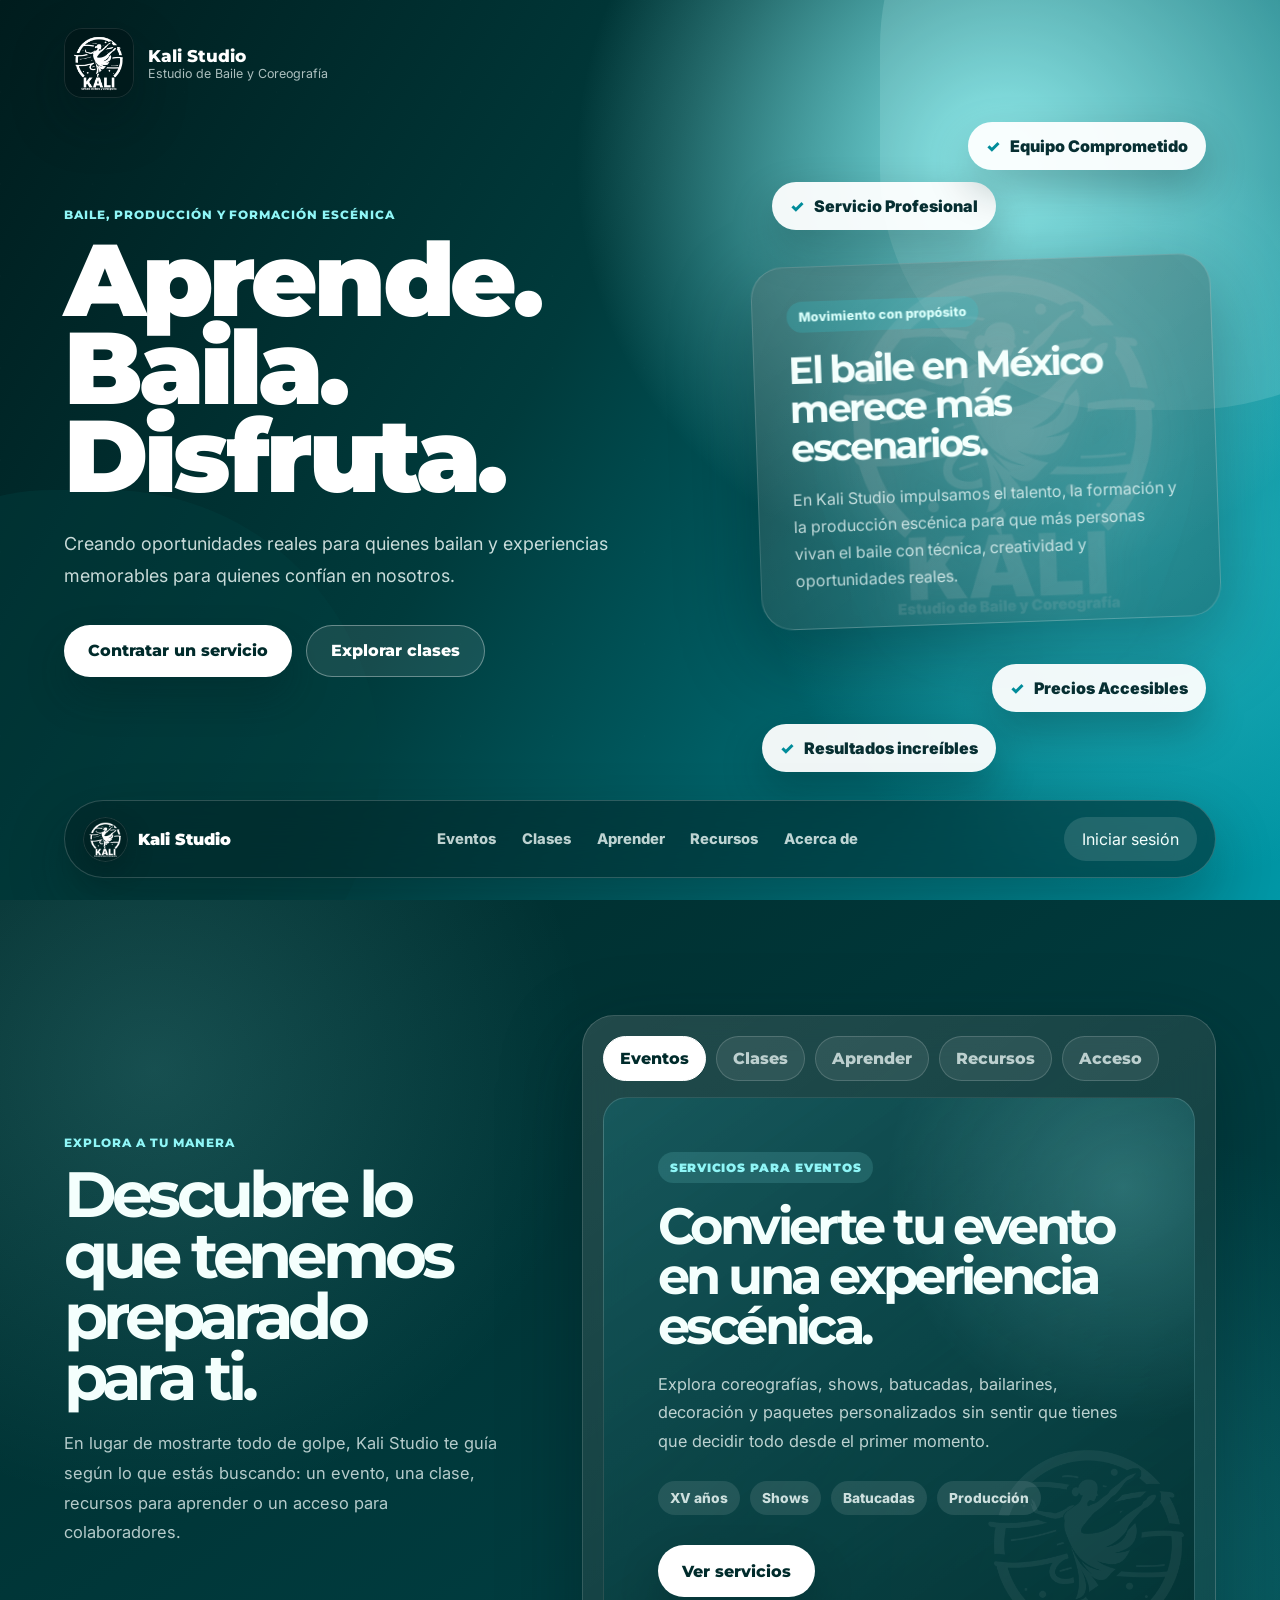
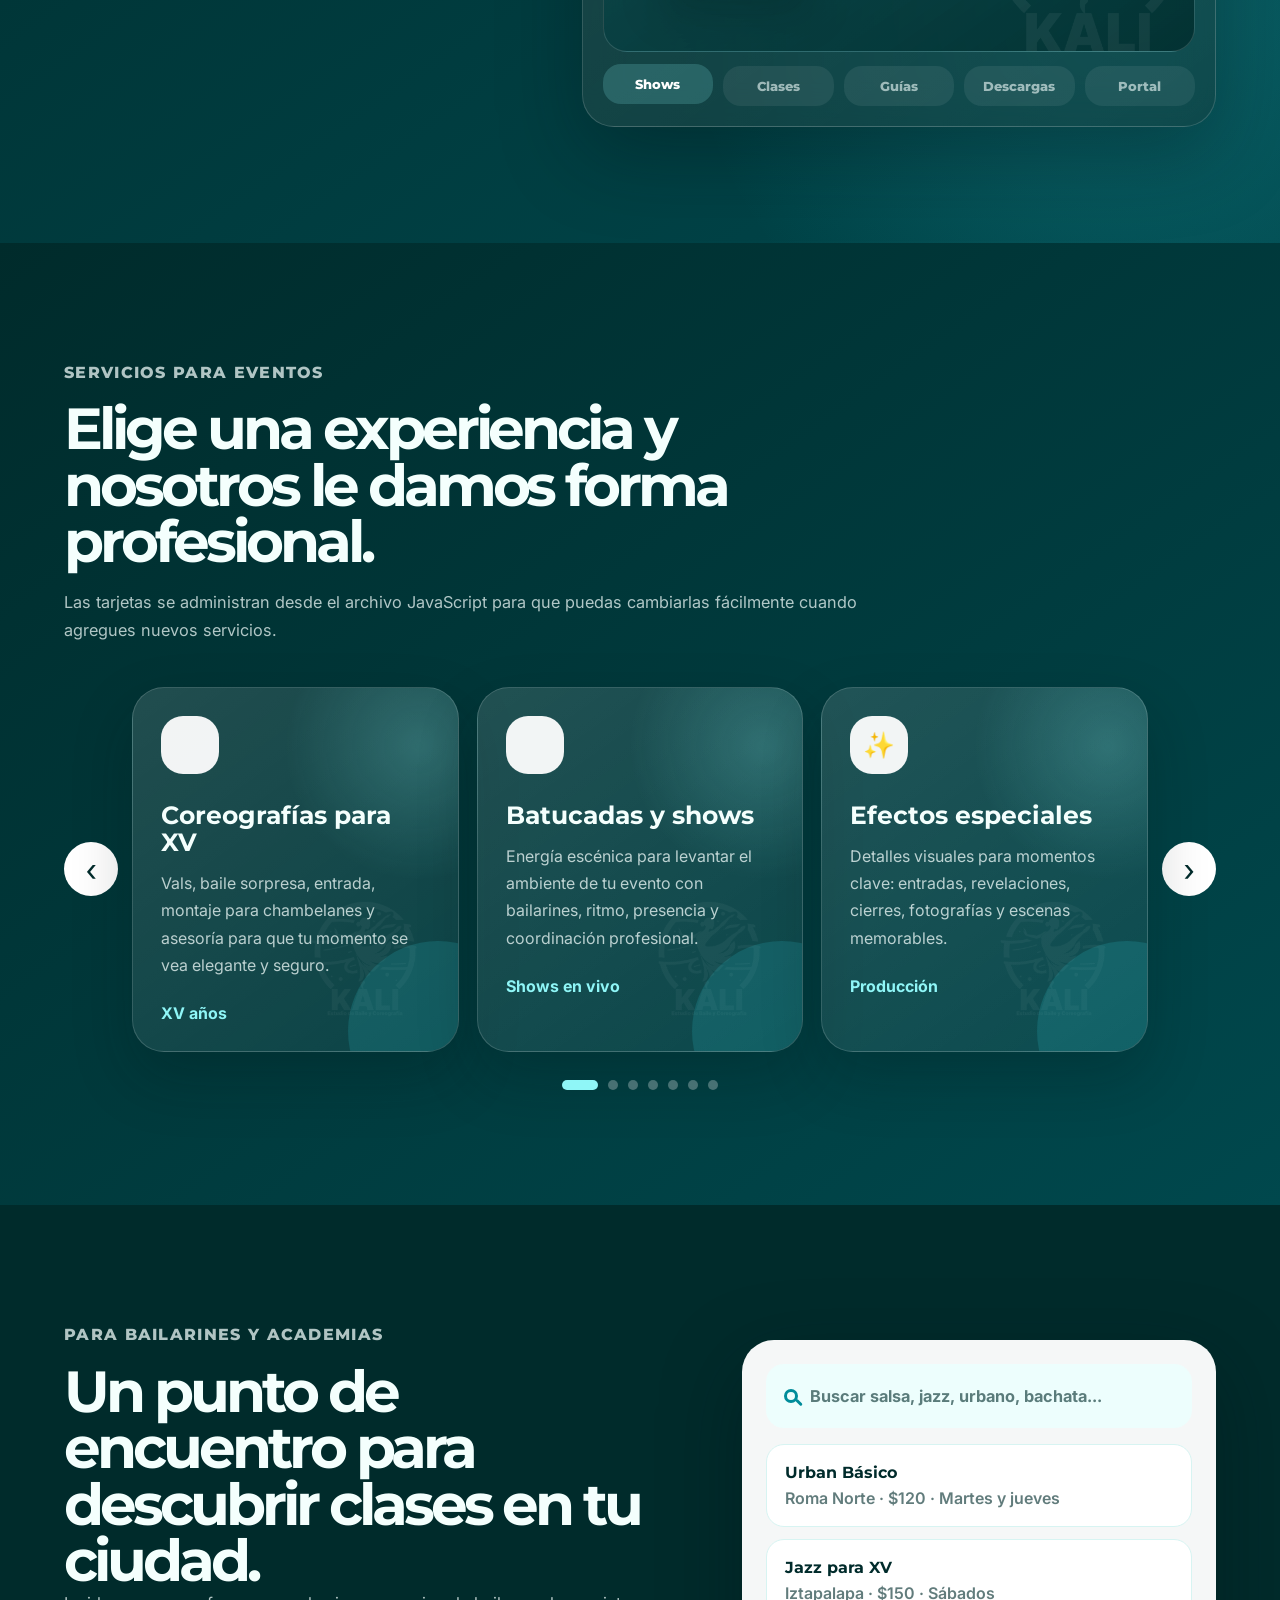
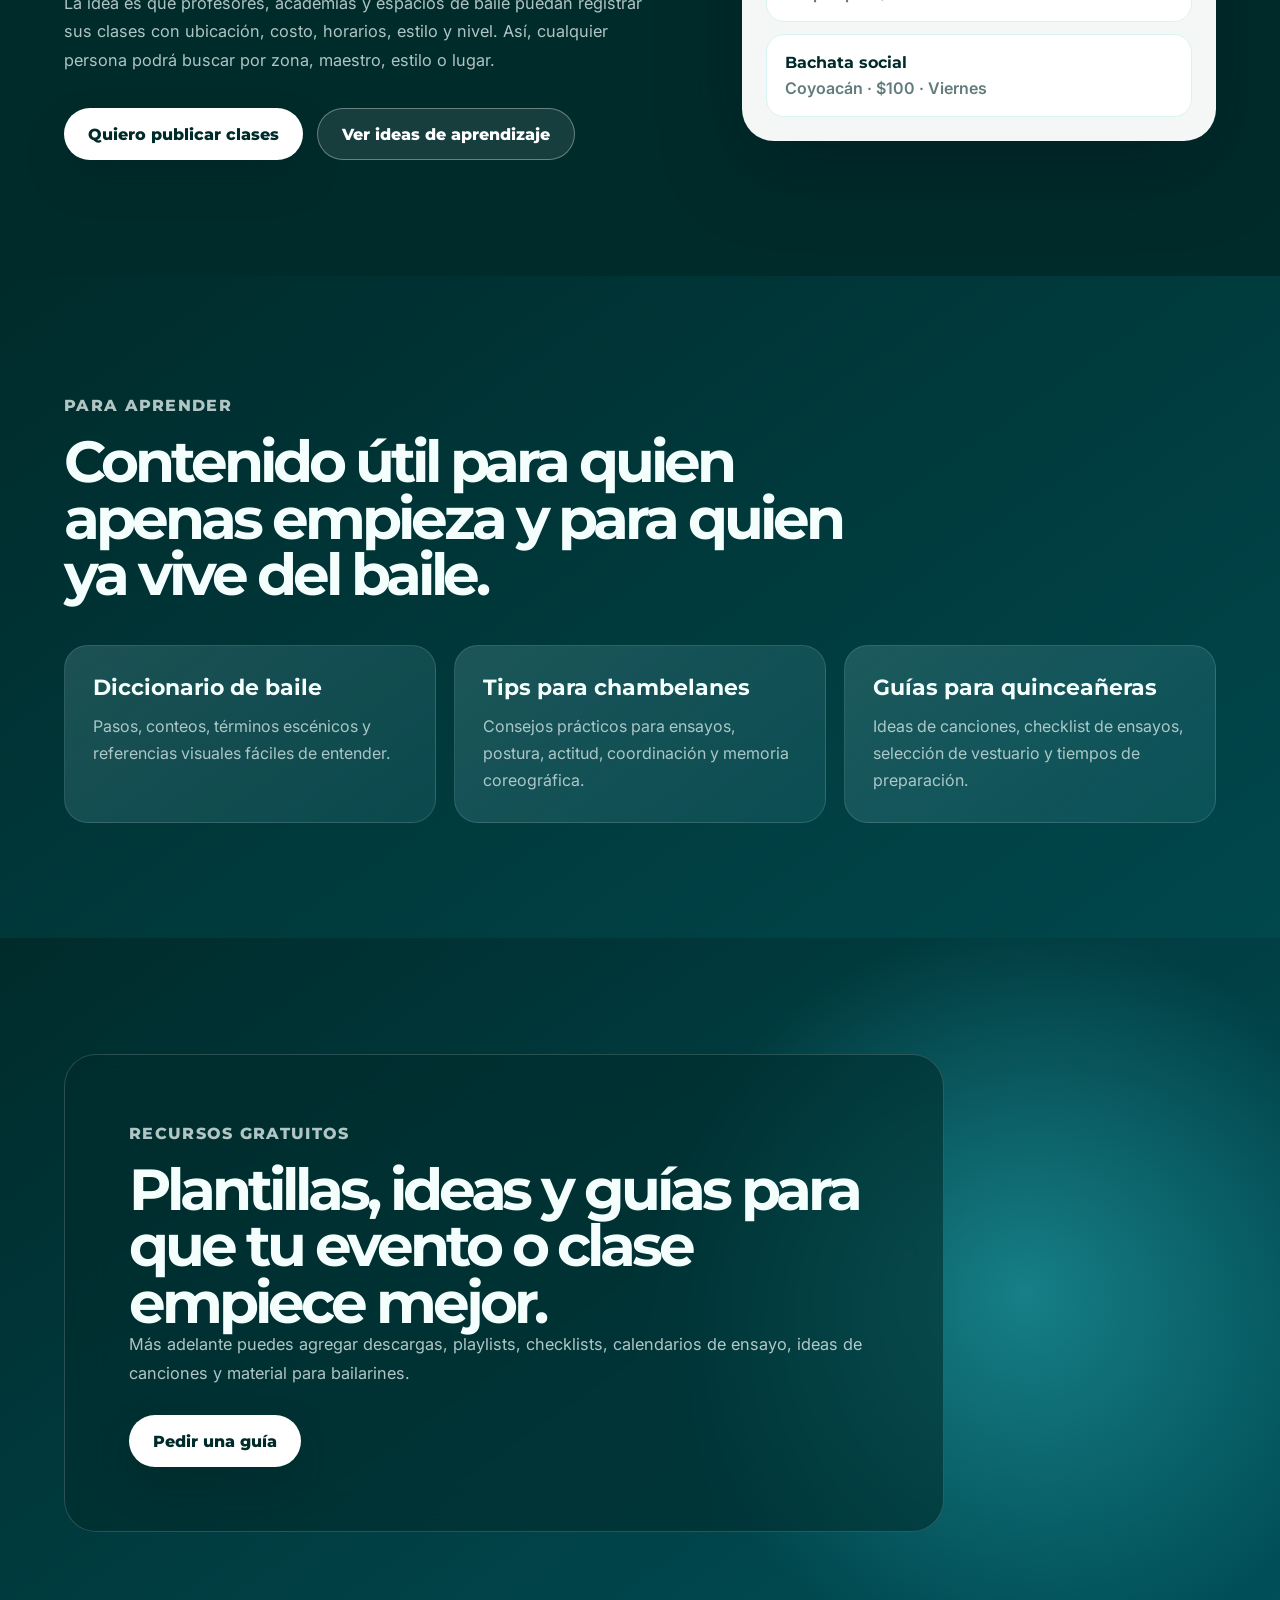
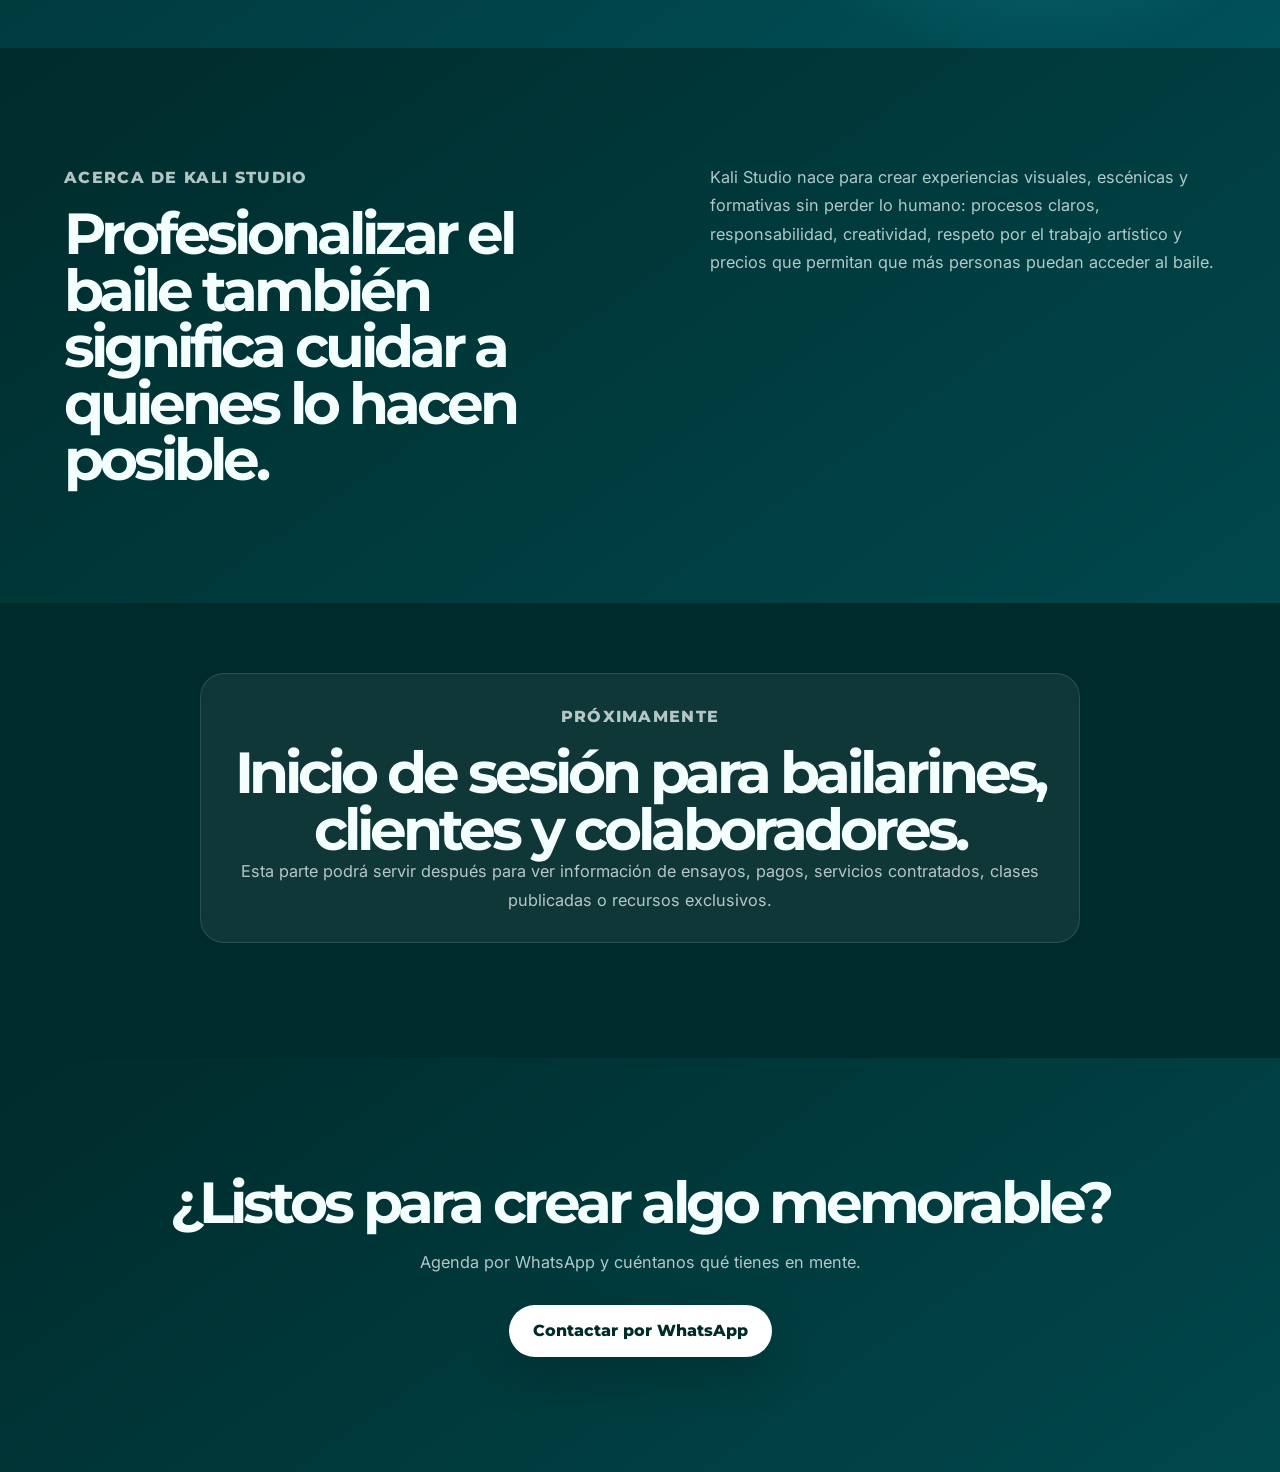
==== index.html @ c07f7a81 "intro-section update" ====
<!DOCTYPE html>
<html lang="es">

<head>
    <meta charset="UTF-8" />
    <meta name="viewport" content="width=device-width, initial-scale=1.0" />
    <title>Kali Studio</title>

    <link rel="preconnect" href="https://fonts.googleapis.com">
    <link rel="preconnect" href="https://fonts.gstatic.com" crossorigin>
    <link
        href="https://fonts.googleapis.com/css2?family=Montserrat:wght@500;600;700;800;900&family=Inter:wght@400;500;600;700&display=swap"
        rel="stylesheet">

    <link rel="stylesheet" href="styles.css" />
</head>

<body>
    <header class="hero" id="inicio">
        <div class="hero-noise"></div>
        <div class="hero-shape hero-shape-one"></div>
        <div class="hero-shape hero-shape-two"></div>

        <div class="hero-content">
            <div class="brand-mark">
                <img class="brand-logo-img" src="./assets/img/kali-ebc-logo.png"
                    alt="Kali Studio Estudio de Baile y Coreografía" />
                <div>
                    <strong>Kali Studio</strong>
                    <small>Estudio de Baile y Coreografía</small>
                </div>
            </div>

            <section class="hero-grid">
                <div class="hero-copy">
                    <p class="eyebrow">Baile, producción y formación escénica</p>
                    <h1>Aprende.<br />Baila.<br />Disfruta.</h1>
                    <p class="hero-description">
                        Creando
                        oportunidades reales para quienes bailan y experiencias memorables para quienes
                        confían en nosotros.
                    </p>

                    <div class="hero-actions">
                        <a href="#servicios" class="btn btn-primary">Contratar un servicio</a>
                        <a href="#clases" class="btn btn-secondary">Explorar clases</a>
                    </div>
                </div>

                <div class="hero-panel" aria-label="Resumen de Kali Studio">
                    <img class="hero-logo-watermark" src="./assets/img/kali-ebc-logo.png" alt="" aria-hidden="true" />
                    <div class="glass-card main-card">
                        <span class="card-label">Movimiento con propósito</span>
                        <h2>El baile en México merece más escenarios.</h2>
                        <p>
                            En Kali Studio impulsamos el talento, la formación y la producción escénica
                            para que más personas vivan el baile con técnica, creatividad y oportunidades
                            reales.
                        </p>
                    </div>

                    <div class="floating-card floating-card-one">
                        <span>✓</span>
                        Servicio Profesional
                    </div>

                    <div class="floating-card floating-card-two">
                        <span>✓</span>
                        Precios Accesibles
                    </div>
                    <div class="floating-card floating-card-three">
                        <span>✓</span>
                        Resultados increíbles
                    </div>
                    <div class="floating-card floating-card-four">
                        <span>✓</span>
                        Equipo Comprometido
                    </div>
                </div>
            </section>
        </div>

        <nav class="main-nav" id="mainNav">
            <a href="#inicio" class="nav-logo" aria-label="Kali Studio">
                <img class="nav-logo-img" src="./assets/img/kali-ebc-logo.png" alt="" aria-hidden="true" />
                <span>Kali Studio</span>
            </a>

            <div class="nav-links" id="navLinks">
                <a href="#inicio">Inicio</a>
                <a href="#eventos">Eventos</a>
                <a href="#clases">Clases</a>
                <a href="#aprender">Aprender</a>
                <a href="#recursos">Recursos</a>
                <a href="#acerca">Acerca de</a>
            </div>

            <div class="nav-actions">
                <a href="#login" class="login-link">Iniciar sesión</a>

                <button class="menu-toggle" id="menuToggle" type="button" aria-label="Abrir menú" aria-expanded="false">
                    <span></span>
                    <span></span>
                    <span></span>
                </button>
            </div>
        </nav>
    </header>

    <main>
        <section class="section intro-section">
  <div class="explore-shell">
    <div class="explore-copy">
      <p class="eyebrow">Explora a tu manera</p>
      <h2>Descubre lo que tenemos preparado para ti.</h2>
      <p>
        En lugar de mostrarte todo de golpe, Kali Studio te guía según lo que estás buscando:
        un evento, una clase, recursos para aprender o un acceso para colaboradores.
      </p>
    </div>

    <div class="explore-board" data-explore-board>
      <div class="explore-tabs" role="tablist" aria-label="Opciones para explorar Kali Studio">
        <button class="explore-tab is-active" type="button" data-explore-tab="eventos" aria-selected="true">
          Eventos
        </button>
        <button class="explore-tab" type="button" data-explore-tab="clases" aria-selected="false">
          Clases
        </button>
        <button class="explore-tab" type="button" data-explore-tab="aprender" aria-selected="false">
          Aprender
        </button>
        <button class="explore-tab" type="button" data-explore-tab="recursos" aria-selected="false">
          Recursos
        </button>
        <button class="explore-tab" type="button" data-explore-tab="acceso" aria-selected="false">
          Acceso
        </button>
      </div>

      <article class="explore-panel" data-explore-panel></article>

      <div class="explore-mini-map" aria-label="Resumen de secciones disponibles">
        <span class="explore-map-item is-active" data-explore-map="eventos">Shows</span>
        <span class="explore-map-item" data-explore-map="clases">Clases</span>
        <span class="explore-map-item" data-explore-map="aprender">Guías</span>
        <span class="explore-map-item" data-explore-map="recursos">Descargas</span>
        <span class="explore-map-item" data-explore-map="acceso">Portal</span>
      </div>
    </div>
  </div>
</section>

        <section class="section services-section" id="servicios">
            <div class="section-heading">
                <p class="eyebrow">Servicios para eventos</p>
                <h2>Elige una experiencia y nosotros le damos forma profesional.</h2>
                <p>
                    Las tarjetas se administran desde el archivo JavaScript para que puedas cambiarlas
                    fácilmente cuando agregues nuevos servicios.
                </p>
            </div>

            <div class="service-carousel" aria-label="Carrusel de servicios">
                <button class="carousel-btn" id="prevService" aria-label="Servicio anterior">‹</button>

                <div class="service-track" id="serviceTrack"></div>

                <button class="carousel-btn" id="nextService" aria-label="Servicio siguiente">›</button>
            </div>

            <div class="carousel-dots" id="carouselDots" aria-label="Indicadores de servicios"></div>
        </section>

        <section class="section classes-section" id="clases">
            <div class="classes-content">
                <div>
                    <p class="eyebrow">Para bailarines y academias</p>
                    <h2>Un punto de encuentro para descubrir clases en tu ciudad.</h2>
                    <p>
                        La idea es que profesores, academias y espacios de baile puedan registrar sus clases
                        con ubicación, costo, horarios, estilo y nivel. Así, cualquier persona podrá buscar
                        por zona, maestro, estilo o lugar.
                    </p>

                    <div class="mini-actions">
                        <a href="#contacto" class="btn btn-primary">Quiero publicar clases</a>
                        <a href="#aprender" class="btn btn-secondary">Ver ideas de aprendizaje</a>
                    </div>
                </div>

                <div class="search-preview">
                    <div class="search-bar">
                        <span></span>
                        <p>Buscar salsa, jazz, urbano, bachata...</p>
                    </div>

                    <div class="class-result">
                        <strong>Urban Básico</strong>
                        <span>Roma Norte · $120 · Martes y jueves</span>
                    </div>

                    <div class="class-result">
                        <strong>Jazz para XV</strong>
                        <span>Iztapalapa · $150 · Sábados</span>
                    </div>

                    <div class="class-result">
                        <strong>Bachata social</strong>
                        <span>Coyoacán · $100 · Viernes</span>
                    </div>
                </div>
            </div>
        </section>

        <section class="section learning-section" id="aprender">
            <div class="section-heading">
                <p class="eyebrow">Para aprender</p>
                <h2>Contenido útil para quien apenas empieza y para quien ya vive del baile.</h2>
            </div>

            <div class="learning-grid">
                <article>
                    <h3>Diccionario de baile</h3>
                    <p>Pasos, conteos, términos escénicos y referencias visuales fáciles de entender.</p>
                </article>

                <article>
                    <h3>Tips para chambelanes</h3>
                    <p>Consejos prácticos para ensayos, postura, actitud, coordinación y memoria coreográfica.</p>
                </article>

                <article>
                    <h3>Guías para quinceañeras</h3>
                    <p>Ideas de canciones, checklist de ensayos, selección de vestuario y tiempos de preparación.</p>
                </article>
            </div>
        </section>

        <section class="section resources-section" id="recursos">
            <div class="resource-card">
                <p class="eyebrow">Recursos gratuitos</p>
                <h2>Plantillas, ideas y guías para que tu evento o clase empiece mejor.</h2>
                <p>
                    Más adelante puedes agregar descargas, playlists, checklists, calendarios de ensayo,
                    ideas de canciones y material para bailarines.
                </p>
                <a href="#contacto" class="btn btn-primary">Pedir una guía</a>
            </div>
        </section>

        <section class="section about-section" id="acerca">
            <div class="about-grid">
                <div>
                    <p class="eyebrow">Acerca de Kali Studio</p>
                    <h2>Profesionalizar el baile también significa cuidar a quienes lo hacen posible.</h2>
                </div>

                <p>
                    Kali Studio nace para crear experiencias visuales, escénicas y formativas sin perder
                    lo humano: procesos claros, responsabilidad, creatividad, respeto por el trabajo
                    artístico y precios que permitan que más personas puedan acceder al baile.
                </p>
            </div>
        </section>

        <section class="section login-section" id="login">
            <div class="login-box">
                <p class="eyebrow">Próximamente</p>
                <h2>Inicio de sesión para bailarines, clientes y colaboradores.</h2>
                <p>
                    Esta parte podrá servir después para ver información de ensayos, pagos, servicios
                    contratados, clases publicadas o recursos exclusivos.
                </p>
            </div>
        </section>

        <section class="section contact-section" id="contacto">
            <h2>¿Listos para crear algo memorable?</h2>
            <p>Agenda por WhatsApp y cuéntanos qué tienes en mente.</p>
            <a class="btn btn-primary" id="contactWhatsapp" href="#" target="_blank" rel="noopener">
                Contactar por WhatsApp
            </a>
        </section>
    </main>

    <a class="whatsapp-float" id="whatsappFloat" href="#" target="_blank" rel="noopener"
        aria-label="Contactar por WhatsApp">
        <span>WhatsApp</span>
    </a>

    <script src="script.js"></script>
</body>

</html>
---- styles.css ----
:root {
  --deep: #002b2b;
  --deep-2: #003f3f;
  --deep-3: #00515a;
  --teal: #008c9a;
  --cyan: #35d0dc;
  --aqua: #8ff6f7;
  --mint: #d8fffb;
  --white: #ffffff;
  --soft-white: #f4fffd;
  --dark-glass: rgba(0, 43, 43, 0.7);
  --white-glass: rgba(255, 255, 255, 0.12);
  --border-light: rgba(255, 255, 255, 0.18);
  --shadow: 0 26px 80px rgba(0, 20, 22, 0.35);
  --radius-xl: 32px;
  --radius-lg: 24px;
  --radius-md: 18px;
  --nav-height: 78px;
  --logo-image: url("./assets/img/kali-ebc-logo.png");
}

* {
  box-sizing: border-box;
  margin: 0;
  padding: 0;
}

html {
  scroll-behavior: smooth;
  scroll-padding-top: 110px;
}

body {
  font-family: "Inter", system-ui, sans-serif;
  background: var(--deep);
  color: var(--soft-white);
  overflow-x: hidden;
}

a {
  color: inherit;
  text-decoration: none;
}

button {
  font: inherit;
}

img {
  max-width: 100%;
}

.hero {
  min-height: 100vh;
  position: relative;
  overflow: hidden;
  background:
    radial-gradient(circle at 78% 18%, rgba(143, 246, 247, 0.9), transparent 34%),
    radial-gradient(circle at 88% 58%, rgba(53, 208, 220, 0.74), transparent 30%),
    linear-gradient(120deg, #001c1d 0%, #003b3c 42%, #0097a6 100%);
  padding: 28px clamp(20px, 5vw, 72px) calc(var(--nav-height) + 36px);
}

.hero-noise {
  position: absolute;
  inset: 0;
  opacity: 0.28;
  background-image:
    linear-gradient(120deg, rgba(255, 255, 255, 0.045) 0 1px, transparent 1px),
    linear-gradient(60deg, rgba(255, 255, 255, 0.04) 0 1px, transparent 1px);
  background-size: 92px 92px;
  pointer-events: none;
}

.hero-shape {
  position: absolute;
  border-radius: 46% 54% 57% 43%;
  filter: blur(0.5px);
  opacity: 0.48;
  pointer-events: none;
}

.hero-shape-one {
  width: 560px;
  height: 560px;
  left: -180px;
  bottom: -150px;
  background: rgba(0, 65, 65, 0.8);
}

.hero-shape-two {
  width: 620px;
  height: 620px;
  right: -220px;
  top: -210px;
  background: rgba(216, 255, 251, 0.33);
}

.hero-content {
  position: relative;
  z-index: 2;
  min-height: calc(100vh - var(--nav-height) - 64px);
  display: flex;
  flex-direction: column;
}

.brand-mark {
  display: inline-flex;
  align-items: center;
  gap: 14px;
  width: fit-content;
  color: var(--white);
}

.brand-logo-img {
  width: clamp(70px, 11vw, 70px);
  aspect-ratio: 1;
  display: block;
  object-fit: contain;
  border-radius: 18px;
  background: rgba(0, 14, 15, 0.4);
  box-shadow:
    0 22px 54px rgba(0, 20, 22, 0.32),
    inset 0 0 0 1px rgba(255, 255, 255, 0.1);
}

.brand-icon {
  width: 54px;
  height: 54px;
  display: grid;
  place-items: center;
  border: 1px solid var(--border-light);
  border-radius: 18px;
  background: rgba(0, 43, 43, 0.52);
  box-shadow: inset 0 0 18px rgba(255, 255, 255, 0.08);
}

.brand-icon span {
  width: 34px;
  height: 34px;
  display: grid;
  place-items: center;
  border-radius: 50%;
  background: var(--white);
  color: var(--deep);
  font-family: "Montserrat", sans-serif;
  font-weight: 900;
}

.brand-mark strong {
  display: block;
  font-family: "Montserrat", sans-serif;
  font-size: 1.08rem;
  font-weight: 800;
}

.brand-mark small {
  display: block;
  color: rgba(244, 255, 253, 0.7);
  font-size: 0.78rem;
}

.hero-grid {
  flex: 1;
  display: grid;
  grid-template-columns: minmax(0, 1fr) minmax(340px, 0.8fr);
  gap: clamp(32px, 5vw, 88px);
  align-items: center;
}

.eyebrow {
  color: var(--aqua);
  font-family: "Montserrat", sans-serif;
  font-weight: 800;
  letter-spacing: 0.08em;
  text-transform: uppercase;
  font-size: 0.76rem;
  margin-bottom: 14px;
}

.hero h1 {
  max-width: 760px;
  font-family: "Montserrat", sans-serif;
  font-size: clamp(3.8rem, 8vw, 8.8rem);
  line-height: 0.86;
  letter-spacing: -0.04em;
  font-weight: 900;
  color: var(--white);
}

.hero-description {
  max-width: 630px;
  margin-top: 28px;
  color: rgba(244, 255, 253, 0.82);
  font-size: clamp(1rem, 1.4vw, 1.22rem);
  line-height: 1.75;
}

.hero-actions,
.mini-actions {
  display: flex;
  flex-wrap: wrap;
  gap: 14px;
  margin-top: 34px;
}

.btn {
  display: inline-flex;
  align-items: center;
  justify-content: center;
  min-height: 52px;
  padding: 0 24px;
  border-radius: 999px;
  font-family: "Montserrat", sans-serif;
  font-weight: 800;
  transition:
    transform 0.25s ease,
    box-shadow 0.25s ease,
    background 0.25s ease;
}

.btn:hover {
  transform: translateY(-3px);
}

.btn-primary {
  background: var(--white);
  color: var(--deep);
  box-shadow: 0 20px 38px rgba(0, 33, 34, 0.28);
}

.btn-primary:hover {
  box-shadow: 0 24px 46px rgba(0, 33, 34, 0.42);
}

.btn-secondary {
  border: 1px solid rgba(255, 255, 255, 0.35);
  background: rgba(255, 255, 255, 0.09);
  color: var(--white);
  backdrop-filter: blur(16px);
}

.hero-panel {
  position: relative;
  min-height: 500px;
}

.hero-logo-watermark {
  position: absolute;
  right: -2%;
  top: 50%;
  z-index: 0;
  width: min(92%, 480px);
  aspect-ratio: 1;
  object-fit: contain;
  opacity: 0.18;
  transform: translateY(-50%) rotate(-2deg);
  mix-blend-mode: screen;
  filter: drop-shadow(0 30px 55px rgba(0, 20, 22, 0.28));
  pointer-events: none;
}

.glass-card {
  border: 1px solid var(--border-light);
  background:
    linear-gradient(145deg, rgba(255, 255, 255, 0.15), rgba(255, 255, 255, 0.05)),
    rgba(0, 43, 43, 0.34);
  border-radius: var(--radius-xl);
  box-shadow: var(--shadow);
  backdrop-filter: blur(20px);
}

.main-card {
  position: absolute;
  right: 0;
  top: 50%;
  z-index: 2;
  width: min(100%, 460px);
  padding: 34px;
  transform: translateY(-50%) rotate(-2deg);
}

.card-label {
  display: inline-flex;
  margin-bottom: 18px;
  padding: 8px 12px;
  border-radius: 999px;
  background: rgba(53, 208, 220, 0.2);
  color: var(--mint);
  font-size: 0.8rem;
  font-weight: 800;
}

.main-card h2 {
  font-family: "Montserrat", sans-serif;
  font-size: clamp(1.8rem, 3vw, 2.8rem);
  line-height: 1.02;
  letter-spacing: -0.06em;
}

.main-card p {
  margin-top: 18px;
  color: rgba(244, 255, 253, 0.75);
  line-height: 1.7;
}

.floating-card {
  position: absolute;
  z-index: 3;
  display: inline-flex;
  align-items: center;
  gap: 10px;
  padding: 14px 18px;
  border-radius: 999px;
  background: rgba(255, 255, 255, 0.94);
  color: #072f32;
  font-weight: 900;
  box-shadow: 0 18px 42px rgba(0, 24, 26, 0.28);
  animation: floaty 5s ease-in-out infinite;
}

.floating-card span {
  color: var(--teal);
}

.floating-card-one {
  top: -10px;
  right: 220px;
}

.floating-card-two {
  right: 10px;
  bottom: -20px;
  animation-delay: 0.8s;
}

.floating-card-three {
  right: 220px;
  bottom: -80px;
  animation-delay: 0.3s;
}

.floating-card-four {
  top: -70px;
  right: 10px;
  animation-delay: 0.5s;
}

@keyframes floaty {
  0%,
  100% {
    transform: translateY(0);
  }

  50% {
    transform: translateY(-14px);
  }
}

.main-nav {
  position: absolute;
  left: clamp(20px, 5vw, 72px);
  right: clamp(20px, 5vw, 72px);
  bottom: 22px;
  z-index: 20;
  min-height: var(--nav-height);
  display: flex;
  align-items: center;
  justify-content: space-between;
  gap: 22px;
  padding: 14px 18px;
  border: 1px solid rgba(255, 255, 255, 0.18);
  border-radius: 999px;
  background: rgba(0, 37, 38, 0.56);
  backdrop-filter: blur(22px);
  box-shadow: 0 24px 58px rgba(0, 20, 22, 0.28);
  transition:
    top 0.35s ease,
    bottom 0.35s ease,
    left 0.35s ease,
    right 0.35s ease,
    border-radius 0.35s ease,
    background 0.35s ease,
    transform 0.35s ease;
}

.main-nav.is-sticky {
  position: fixed;
  top: 14px;
  bottom: auto;
  left: clamp(14px, 3vw, 44px);
  right: clamp(14px, 3vw, 44px);
  background: rgba(0, 43, 43, 0.88);
  border-radius: 28px;
  animation: navDrop 0.42s ease both;
}

@keyframes navDrop {
  from {
    transform: translateY(-18px);
    opacity: 0;
  }

  to {
    transform: translateY(0);
    opacity: 1;
  }
}

.nav-logo {
  display: inline-flex;
  align-items: center;
  gap: 10px;
  font-family: "Montserrat", sans-serif;
  font-weight: 900;
  white-space: nowrap;
}

.nav-logo-img {
  width: 45px;
  height: 45px;
  display: block;
  object-fit: contain;
  border-radius: 50%;
  background: rgba(0, 14, 15, 0.3);
  box-shadow:
    0 10px 26px rgba(0, 20, 22, 0.28),
    inset 0 0 0 1px rgba(255, 255, 255, 0.12);
}

.nav-logo span {
  color: var(--white);
}

.nav-links {
  flex: 1;
  display: flex;
  align-items: center;
  justify-content: center;
  gap: clamp(12px, 2vw, 28px);
}

.nav-links a {
  color: rgba(244, 255, 253, 0.78);
  font-size: 0.92rem;
  font-weight: 800;
  transition: color 0.2s ease;
}

.nav-links a:hover,
.nav-links a.active {
  color: var(--white);
}

.login-link {
  margin-left: auto;
  padding: 12px 18px;
  border-radius: 999px;
  background: rgba(255, 255, 255, 0.12);
}

.menu-toggle {
  display: none;
  width: 46px;
  height: 46px;
  border: 0;
  border-radius: 50%;
  background: var(--white);
  cursor: pointer;
}

.menu-toggle span {
  display: block;
  width: 20px;
  height: 2px;
  margin: 4px auto;
  background: var(--deep);
  border-radius: 999px;
}

.section {
  position: relative;
  overflow: hidden;
  padding: clamp(76px, 9vw, 132px) clamp(20px, 5vw, 72px);
  background: var(--deep);
}

.section > * {
  position: relative;
  z-index: 1;
}

.section::after {
  content: "";
  position: absolute;
  top: clamp(24px, 4vw, 58px);
  right: clamp(20px, 6vw, 90px);
  z-index: 0;
  width: clamp(96px, 13vw, 190px);
  aspect-ratio: 1;
  opacity: 0.055;
  mix-blend-mode: screen;
  pointer-events: none;
}

.section:nth-of-type(even) {
  background: linear-gradient(145deg, #002b2b, #00484d);
}

.section:nth-of-type(even)::after {
  right: auto;
  left: clamp(20px, 6vw, 90px);
  opacity: 0.07;
}

.section-heading {
  max-width: 820px;
  margin-bottom: 42px;
}

.section-heading h2,
.classes-content h2,
.resource-card h2,
.about-grid h2,
.login-box h2,
.contact-section h2 {
  font-family: "Montserrat", sans-serif;
  font-size: clamp(2.1rem, 4.5vw, 4.3rem);
  line-height: 0.98;
  letter-spacing: -0.07em;
}

.section-heading p,
.classes-content p,
.resource-card p,
.about-grid p,
.login-box p,
.contact-section p {
  color: rgba(244, 255, 253, 0.72);
  line-height: 1.75;
  font-size: 1.02rem;
}

.section-heading h2 + p {
  margin-top: 18px;
}

/* Segunda sección interactiva */

.intro-section {
  background:
    radial-gradient(circle at 12% 18%, rgba(143, 246, 247, 0.16), transparent 32%),
    radial-gradient(circle at 88% 72%, rgba(53, 208, 220, 0.22), transparent 34%),
    linear-gradient(145deg, #002b2b, #00484d);
}

.explore-shell {
  display: grid;
  grid-template-columns: minmax(0, 0.82fr) minmax(360px, 1.18fr);
  gap: clamp(30px, 6vw, 84px);
  align-items: start;
}

.explore-copy {
  position: sticky;
  top: 120px;
  max-width: 620px;
}

.explore-copy h2 {
  font-family: "Montserrat", sans-serif;
  font-size: clamp(2.35rem, 5vw, 5rem);
  line-height: 0.95;
  letter-spacing: -0.075em;
}

.explore-copy p:not(.eyebrow) {
  margin-top: 22px;
  color: rgba(244, 255, 253, 0.74);
  line-height: 1.8;
  font-size: 1.03rem;
}

.explore-board {
  position: relative;
  padding: clamp(14px, 2vw, 20px);
  border: 1px solid rgba(255, 255, 255, 0.16);
  border-radius: var(--radius-xl);
  background:
    linear-gradient(145deg, rgba(255, 255, 255, 0.13), rgba(255, 255, 255, 0.04)),
    rgba(0, 43, 43, 0.48);
  box-shadow: var(--shadow);
  backdrop-filter: blur(20px);
}

.explore-tabs {
  display: flex;
  flex-wrap: wrap;
  gap: 10px;
  margin-bottom: 16px;
}

.explore-tab {
  border: 1px solid rgba(255, 255, 255, 0.16);
  border-radius: 999px;
  padding: 12px 16px;
  background: rgba(255, 255, 255, 0.08);
  color: rgba(244, 255, 253, 0.72);
  font-family: "Montserrat", sans-serif;
  font-weight: 800;
  cursor: pointer;
  transition:
    transform 0.22s ease,
    background 0.22s ease,
    color 0.22s ease,
    border-color 0.22s ease;
}

.explore-tab:hover {
  transform: translateY(-2px);
  color: var(--white);
  border-color: rgba(143, 246, 247, 0.45);
}

.explore-tab.is-active {
  background: var(--white);
  color: var(--deep);
  border-color: var(--white);
}

.explore-panel {
  position: relative;
  overflow: hidden;
  min-height: 410px;
  padding: clamp(28px, 5vw, 54px);
  border-radius: calc(var(--radius-xl) - 8px);
  background:
    radial-gradient(circle at 88% 16%, rgba(143, 246, 247, 0.24), transparent 34%),
    linear-gradient(145deg, rgba(0, 140, 154, 0.24), rgba(0, 43, 43, 0.78));
  border: 1px solid rgba(255, 255, 255, 0.15);
  animation: exploreFade 0.42s ease both;
}

.explore-panel::before {
  content: "";
  position: absolute;
  right: -34px;
  bottom: -44px;
  width: clamp(170px, 24vw, 280px);
  aspect-ratio: 1;
  background: var(--logo-image) center / contain no-repeat;
  opacity: 0.06;
  mix-blend-mode: screen;
  pointer-events: none;
}

.explore-panel > * {
  position: relative;
  z-index: 1;
}

.explore-kicker {
  display: inline-flex;
  margin-bottom: 18px;
  padding: 8px 12px;
  border-radius: 999px;
  background: rgba(143, 246, 247, 0.14);
  color: var(--aqua);
  font-family: "Montserrat", sans-serif;
  font-size: 0.78rem;
  font-weight: 900;
  letter-spacing: 0.06em;
  text-transform: uppercase;
}

.explore-panel h3 {
  max-width: 660px;
  font-family: "Montserrat", sans-serif;
  font-size: clamp(2rem, 4vw, 3.7rem);
  line-height: 0.98;
  letter-spacing: -0.07em;
}

.explore-panel p {
  max-width: 620px;
  margin-top: 18px;
  color: rgba(244, 255, 253, 0.76);
  line-height: 1.75;
  font-size: 1.02rem;
}

.explore-tags {
  display: flex;
  flex-wrap: wrap;
  gap: 10px;
  margin-top: 26px;
  margin-bottom: 30px;
}

.explore-tags span {
  display: inline-flex;
  padding: 9px 12px;
  border-radius: 999px;
  background: rgba(255, 255, 255, 0.1);
  color: rgba(244, 255, 253, 0.82);
  font-weight: 800;
  font-size: 0.86rem;
}

.explore-mini-map {
  display: grid;
  grid-template-columns: repeat(5, 1fr);
  gap: 10px;
  margin-top: 14px;
}

.explore-map-item {
  padding: 12px 10px;
  border-radius: 18px;
  background: rgba(255, 255, 255, 0.07);
  color: rgba(244, 255, 253, 0.6);
  text-align: center;
  font-family: "Montserrat", sans-serif;
  font-size: 0.82rem;
  font-weight: 800;
  transition:
    background 0.22s ease,
    color 0.22s ease,
    transform 0.22s ease;
}

.explore-map-item.is-active {
  background: rgba(143, 246, 247, 0.18);
  color: var(--white);
  transform: translateY(-2px);
}

@keyframes exploreFade {
  from {
    opacity: 0;
    transform: translateY(16px) scale(0.98);
  }

  to {
    opacity: 1;
    transform: translateY(0) scale(1);
  }
}

/* Servicios */

.learning-grid {
  display: grid;
  grid-template-columns: repeat(3, 1fr);
  gap: 18px;
}

.learning-grid article,
.login-box {
  padding: 28px;
  border: 1px solid rgba(255, 255, 255, 0.12);
  border-radius: var(--radius-lg);
  background: rgba(255, 255, 255, 0.06);
}

.learning-grid h3 {
  font-family: "Montserrat", sans-serif;
  font-size: 1.38rem;
  margin-bottom: 12px;
}

.learning-grid p {
  color: rgba(244, 255, 253, 0.68);
  line-height: 1.7;
}

.service-carousel {
  display: grid;
  grid-template-columns: 54px 1fr 54px;
  align-items: center;
  gap: 14px;
}

.service-track {
  display: grid;
  grid-template-columns: repeat(3, 1fr);
  gap: 18px;
  min-height: 340px;
}

.service-card {
  position: relative;
  overflow: hidden;
  padding: 28px;
  min-height: 340px;
  border-radius: var(--radius-xl);
  background:
    radial-gradient(circle at 88% 16%, rgba(143, 246, 247, 0.2), transparent 32%),
    linear-gradient(145deg, rgba(255, 255, 255, 0.13), rgba(255, 255, 255, 0.045));
  border: 1px solid rgba(255, 255, 255, 0.16);
  box-shadow: 0 26px 60px rgba(0, 20, 22, 0.24);
  animation: cardSpinIn 0.65s ease both;
}

.service-card > * {
  position: relative;
  z-index: 1;
}

.service-card::before {
  content: "";
  position: absolute;
  right: 18px;
  bottom: 18px;
  z-index: 0;
  width: 150px;
  aspect-ratio: 1;
  background: var(--logo-image) center / contain no-repeat;
  opacity: 0.045;
  mix-blend-mode: screen;
  pointer-events: none;
}

.service-card::after {
  content: "";
  position: absolute;
  width: 180px;
  height: 180px;
  right: -70px;
  bottom: -70px;
  border-radius: 50%;
  background: rgba(53, 208, 220, 0.16);
}

.service-icon {
  width: 58px;
  height: 58px;
  display: grid;
  place-items: center;
  margin-bottom: 28px;
  border-radius: 22px;
  background: rgba(255, 255, 255, 0.94);
  color: var(--deep);
  font-size: 1.6rem;
}

.service-card h3 {
  font-family: "Montserrat", sans-serif;
  font-size: 1.58rem;
  line-height: 1.08;
  margin-bottom: 14px;
}

.service-card p {
  color: rgba(244, 255, 253, 0.74);
  line-height: 1.7;
}

.service-card strong {
  display: inline-flex;
  margin-top: 24px;
  color: var(--aqua);
}

@keyframes cardSpinIn {
  from {
    opacity: 0;
    transform: translateX(22px) scale(0.96) rotate(1deg);
  }

  to {
    opacity: 1;
    transform: translateX(0) scale(1) rotate(0);
  }
}

.carousel-btn {
  width: 54px;
  height: 54px;
  border: 0;
  border-radius: 50%;
  background: var(--white);
  color: var(--deep);
  font-size: 2rem;
  cursor: pointer;
  transition:
    transform 0.2s ease,
    opacity 0.2s ease;
}

.carousel-btn:hover {
  transform: scale(1.08);
}

.carousel-dots {
  display: flex;
  justify-content: center;
  gap: 10px;
  margin-top: 28px;
}

.carousel-dots button {
  width: 10px;
  height: 10px;
  border: 0;
  border-radius: 999px;
  background: rgba(255, 255, 255, 0.28);
  cursor: pointer;
  transition:
    width 0.25s ease,
    background 0.25s ease;
}

.carousel-dots button.active {
  width: 36px;
  background: var(--aqua);
}

.classes-content {
  display: grid;
  grid-template-columns: minmax(0, 0.95fr) minmax(330px, 0.75fr);
  gap: clamp(28px, 6vw, 88px);
  align-items: center;
}

.search-preview {
  padding: 24px;
  border-radius: var(--radius-xl);
  background: rgba(255, 255, 255, 0.96);
  color: var(--deep);
  box-shadow: var(--shadow);
}

.search-bar,
.class-result {
  border-radius: 18px;
  padding: 18px;
}

.search-bar {
  display: flex;
  align-items: center;
  gap: 12px;
  background: #edfefd;
  margin-bottom: 16px;
}

.search-bar span {
  width: 14px;
  height: 14px;
  border: 3px solid var(--teal);
  border-radius: 50%;
  position: relative;
}

.search-bar span::after {
  content: "";
  width: 8px;
  height: 3px;
  background: var(--teal);
  position: absolute;
  right: -8px;
  bottom: -4px;
  transform: rotate(45deg);
  border-radius: 999px;
}

.search-bar p {
  color: rgba(0, 43, 43, 0.62);
  font-weight: 700;
}

.class-result {
  background: #ffffff;
  border: 1px solid #d7f4f2;
  margin-top: 12px;
}

.class-result strong {
  display: block;
  font-family: "Montserrat", sans-serif;
  margin-bottom: 6px;
}

.class-result span {
  color: rgba(0, 43, 43, 0.62);
  font-weight: 600;
}

.learning-grid article {
  background:
    linear-gradient(145deg, rgba(255, 255, 255, 0.11), rgba(255, 255, 255, 0.04)),
    rgba(0, 140, 154, 0.1);
}

.resources-section {
  background:
    radial-gradient(circle at 80% 50%, rgba(53, 208, 220, 0.42), transparent 34%),
    linear-gradient(145deg, #002b2b, #00515a);
}

.resource-card {
  max-width: 880px;
  padding: clamp(30px, 5vw, 64px);
  border: 1px solid rgba(255, 255, 255, 0.16);
  border-radius: var(--radius-xl);
  background: rgba(0, 43, 43, 0.58);
  backdrop-filter: blur(18px);
}

.resource-card .btn {
  margin-top: 28px;
}

.about-grid {
  display: grid;
  grid-template-columns: minmax(0, 0.9fr) minmax(320px, 0.8fr);
  gap: clamp(28px, 6vw, 80px);
  align-items: start;
}

.login-section {
  padding-top: 70px;
}

.login-box {
  max-width: 880px;
  margin-inline: auto;
  text-align: center;
}

.contact-section {
  text-align: center;
  background:
    radial-gradient(circle at 50% 0%, rgba(143, 246, 247, 0.28), transparent 42%),
    #001f20;
}

.contact-logo {
  width: clamp(118px, 16vw, 190px);
  aspect-ratio: 1;
  display: block;
  object-fit: contain;
  margin: 0 auto 28px;
  border-radius: 34px;
  background: rgba(0, 14, 15, 0.82);
  box-shadow:
    0 24px 62px rgba(0, 20, 22, 0.38),
    inset 0 0 0 1px rgba(255, 255, 255, 0.12);
}

.contact-section p {
  margin: 18px auto 28px;
  max-width: 520px;
}

.whatsapp-float {
  position: fixed;
  right: 22px;
  bottom: 22px;
  z-index: 50;
  display: inline-flex;
  align-items: center;
  justify-content: center;
  min-width: 150px;
  height: 58px;
  padding: 0 22px;
  border-radius: 999px;
  background: #ffffff;
  color: var(--deep);
  font-family: "Montserrat", sans-serif;
  font-weight: 900;
  box-shadow: 0 20px 50px rgba(0, 20, 22, 0.35);
  opacity: 0;
  pointer-events: none;
  transform: translateY(20px) scale(0.96);
  transition:
    opacity 0.35s ease,
    transform 0.35s ease;
}

.whatsapp-float::before {
  content: "✆";
  display: grid;
  place-items: center;
  width: 34px;
  height: 34px;
  margin-right: 10px;
  border-radius: 50%;
  background: var(--teal);
  color: white;
}

.whatsapp-float.is-visible {
  opacity: 1;
  pointer-events: auto;
  transform: translateY(0) scale(1);
}

@media (max-width: 980px) {
  .hero {
    padding-bottom: calc(var(--nav-height) + 26px);
  }

  .hero-grid,
  .classes-content,
  .about-grid,
  .explore-shell {
    grid-template-columns: 1fr;
  }

  .hero h1 {
    font-size: clamp(3.5rem, 15vw, 6rem);
  }

  .hero-panel {
    min-height: 390px;
  }

  .hero-logo-watermark {
    width: min(86%, 430px);
    right: 2%;
    opacity: 0.14;
  }

  .main-card {
    left: 0;
    right: auto;
    top: 54%;
    width: min(100%, 520px);
  }

  .floating-card-one {
    top: -22px;
    right: 12px;
  }

  .floating-card-two {
    left: auto;
    right: 22px;
    top: auto;
    bottom: -30px;
  }

  .floating-card-three {
    right: auto;
    left: 22px;
    bottom: -92px;
  }

  .explore-copy {
    position: static;
  }

  .explore-panel {
    min-height: 360px;
  }

  .explore-mini-map {
    grid-template-columns: repeat(3, 1fr);
  }

  .learning-grid,
  .service-track {
    grid-template-columns: 1fr;
  }

  .service-track {
    min-height: auto;
  }

  .service-carousel {
    grid-template-columns: 46px 1fr 46px;
  }

  .carousel-btn {
    width: 46px;
    height: 46px;
  }
}

@media (max-width: 820px) {
  :root {
    --nav-height: 68px;
  }

  .main-nav {
    border-radius: 26px;
  }

  .menu-toggle {
    display: block;
  }

  .nav-links {
    position: absolute;
    top: calc(100% + 12px);
    left: 0;
    right: 0;
    display: grid;
    gap: 4px;
    padding: 14px;
    border-radius: 24px;
    background: rgba(0, 43, 43, 0.96);
    box-shadow: 0 24px 58px rgba(0, 20, 22, 0.32);
    opacity: 0;
    pointer-events: none;
    transform: translateY(-10px);
    transition:
      opacity 0.24s ease,
      transform 0.24s ease;
  }

  .nav-links.is-open {
    opacity: 1;
    pointer-events: auto;
    transform: translateY(0);
  }

  .nav-links a {
    padding: 14px;
    border-radius: 14px;
  }

  .nav-links a:hover {
    background: rgba(255, 255, 255, 0.08);
  }

  .login-link {
    margin-left: 0;
  }
}

@media (max-width: 620px) {
  .hero {
    padding-left: 18px;
    padding-right: 18px;
  }

  .brand-logo-img {
    width: 82px;
    border-radius: 24px;
  }

  .brand-mark small {
    display: none;
  }

  .hero-content {
    min-height: calc(100vh - var(--nav-height) - 46px);
  }

  .hero h1 {
    letter-spacing: -0.075em;
  }

  .hero-description {
    font-size: 0.98rem;
  }

  .hero-actions,
  .mini-actions {
    flex-direction: column;
  }

  .btn {
    width: 100%;
  }

  .hero-panel {
    display: none;
  }

  .main-nav {
    left: 14px;
    right: 14px;
    bottom: 14px;
    padding: 10px;
  }

  .nav-logo {
    font-size: 0.95rem;
  }

  .nav-logo-img {
    width: 42px;
    height: 42px;
  }

  .nav-logo span {
    display: none;
  }

  .section {
    padding-left: 18px;
    padding-right: 18px;
  }

  .section::after {
    display: none;
  }

  .explore-tabs {
    display: grid;
    grid-template-columns: 1fr 1fr;
  }

  .explore-tab {
    padding: 12px 10px;
  }

  .explore-panel {
    min-height: auto;
    padding: 26px;
  }

  .explore-mini-map {
    grid-template-columns: 1fr 1fr;
  }

  .service-carousel {
    grid-template-columns: 1fr;
  }

  .carousel-btn {
    display: none;
  }

  .contact-logo {
    width: 118px;
    border-radius: 26px;
  }

  .whatsapp-float {
    right: 16px;
    bottom: 16px;
    min-width: 58px;
    padding: 0 16px;
  }

  .whatsapp-float span {
    display: none;
  }

  .whatsapp-float::before {
    margin-right: 0;
  }
}
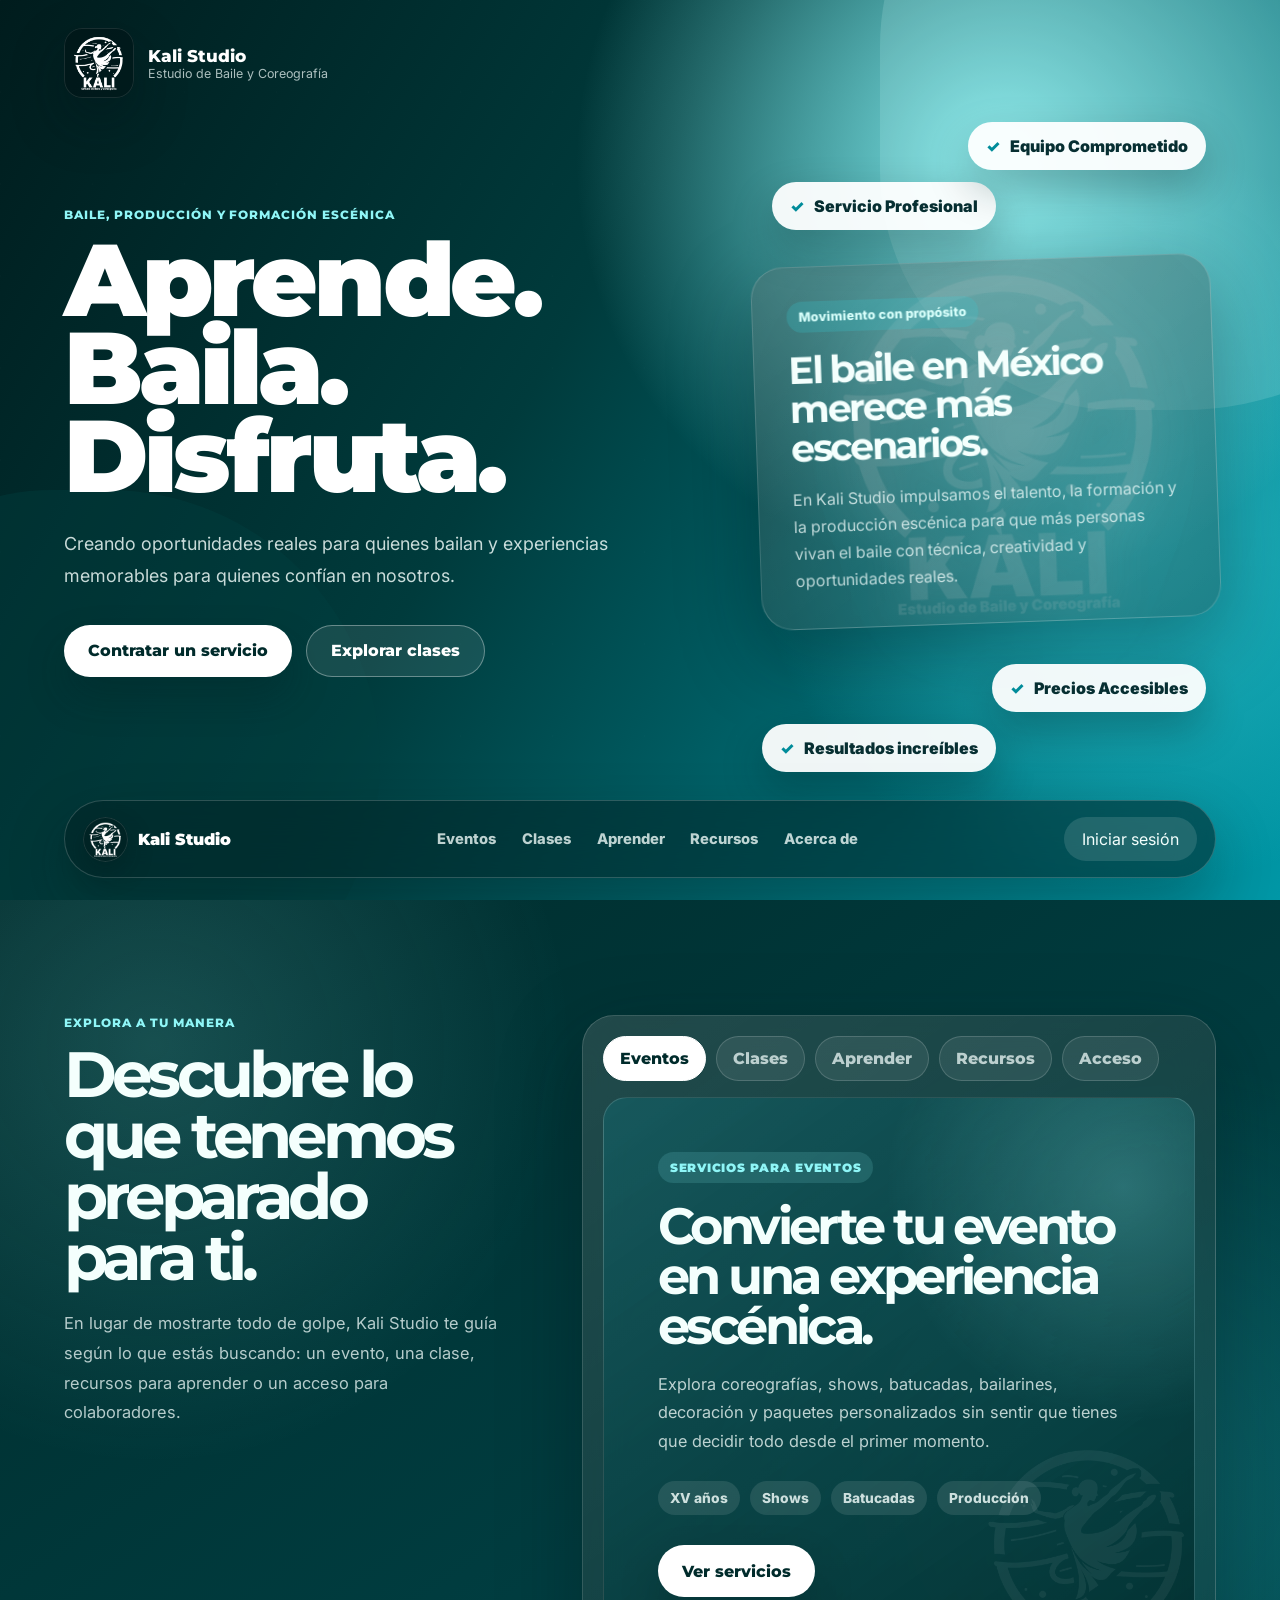
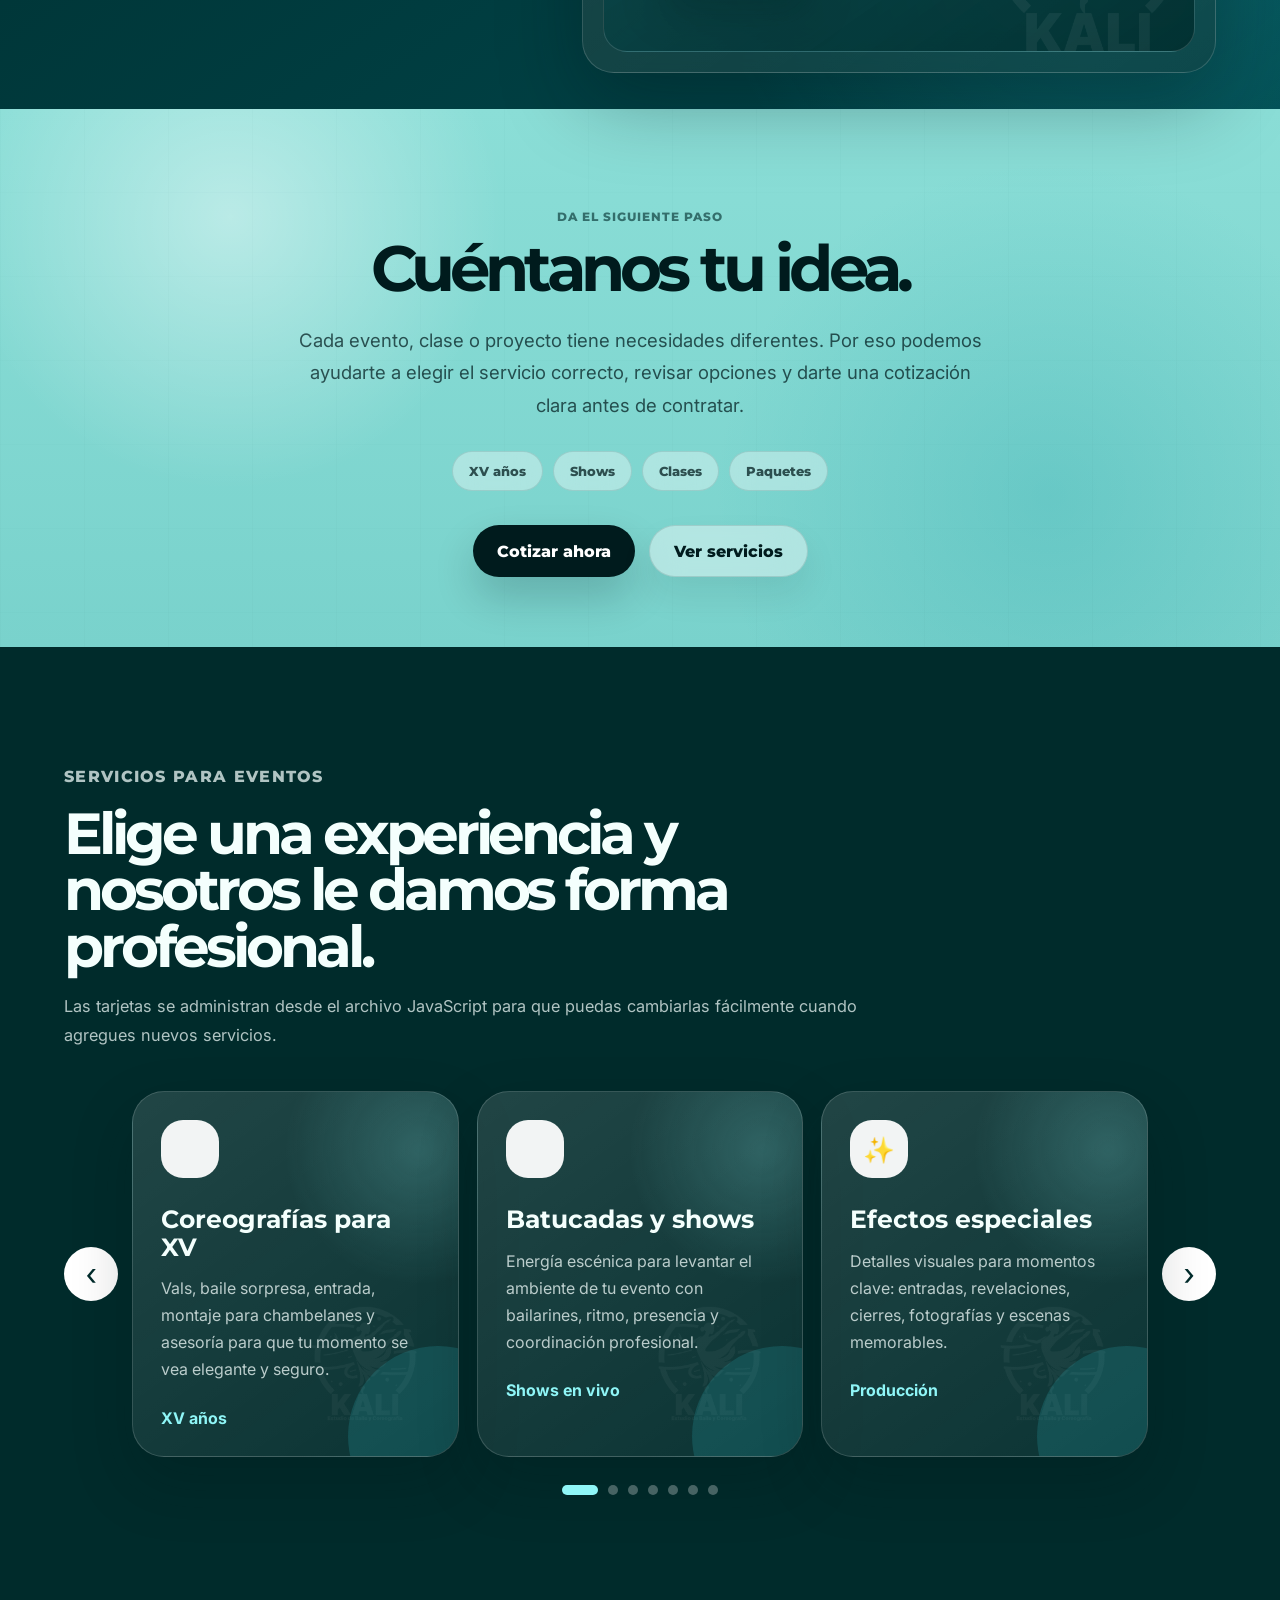
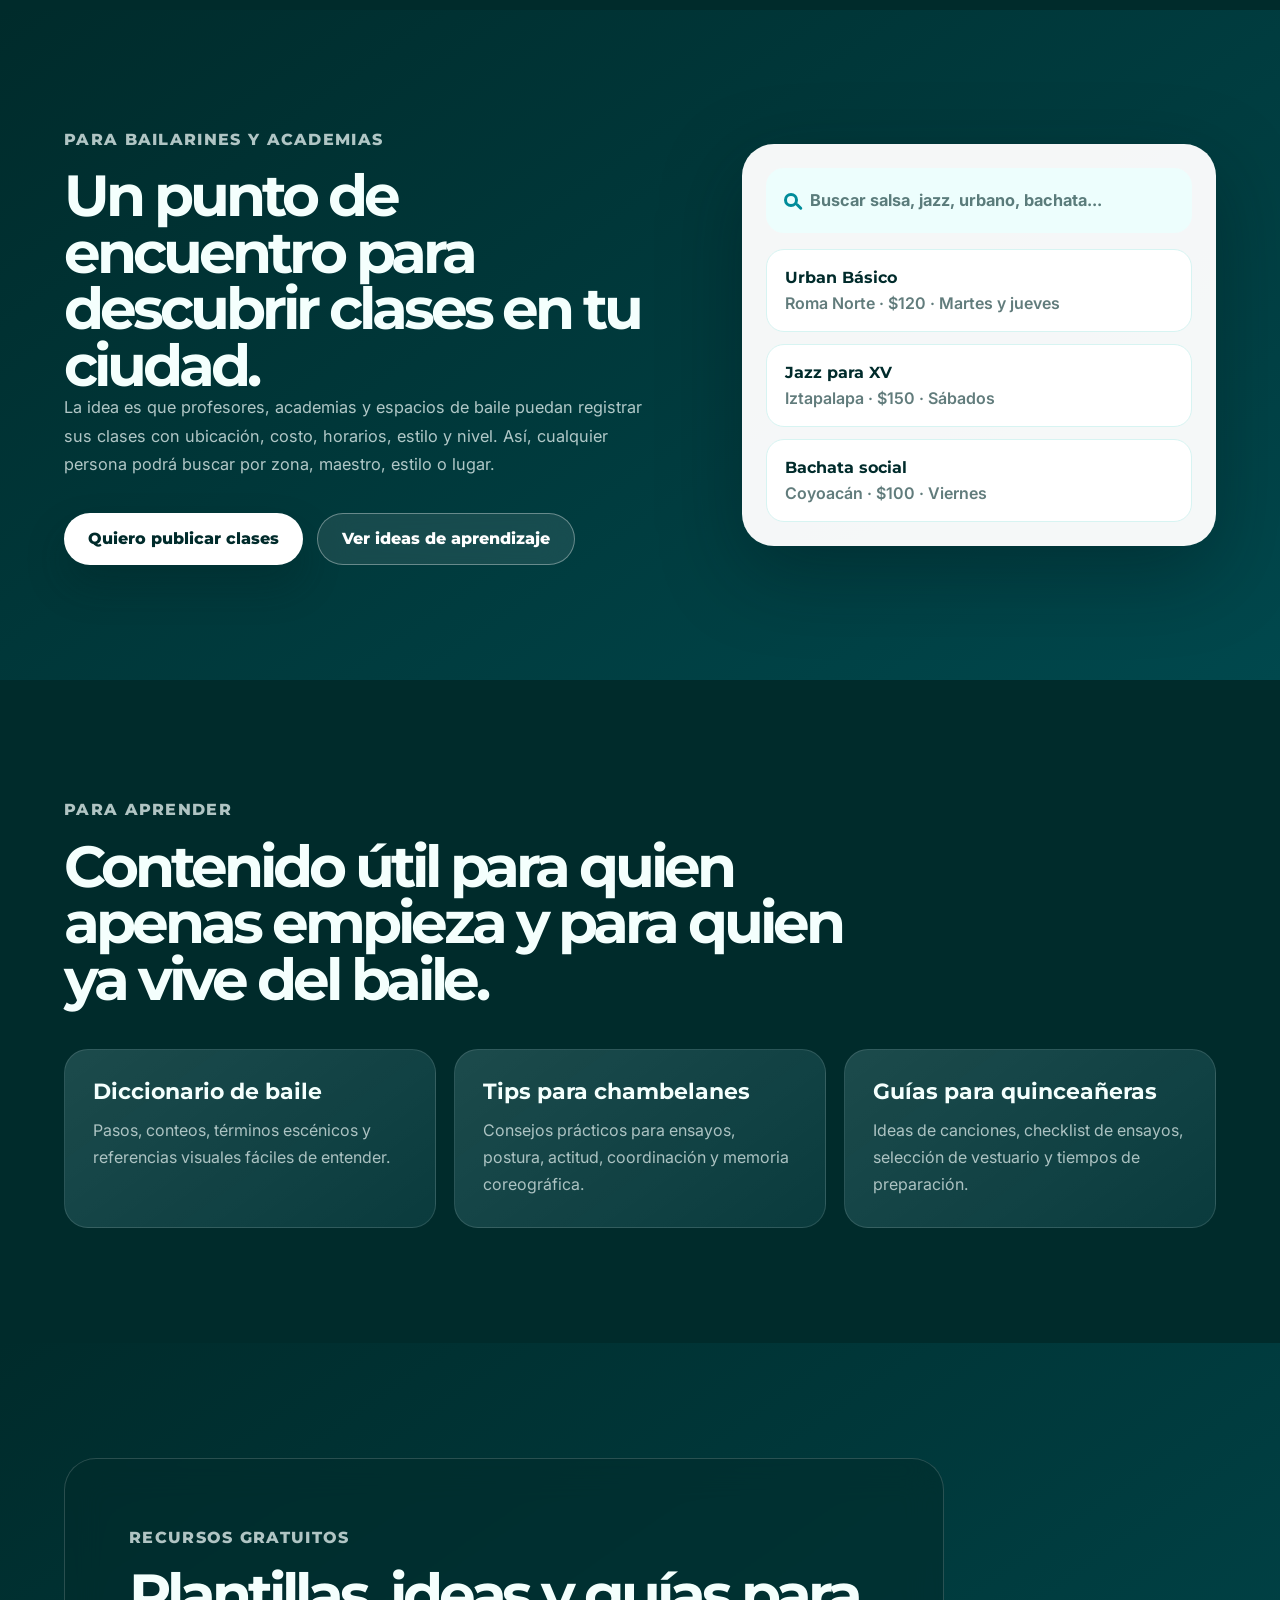
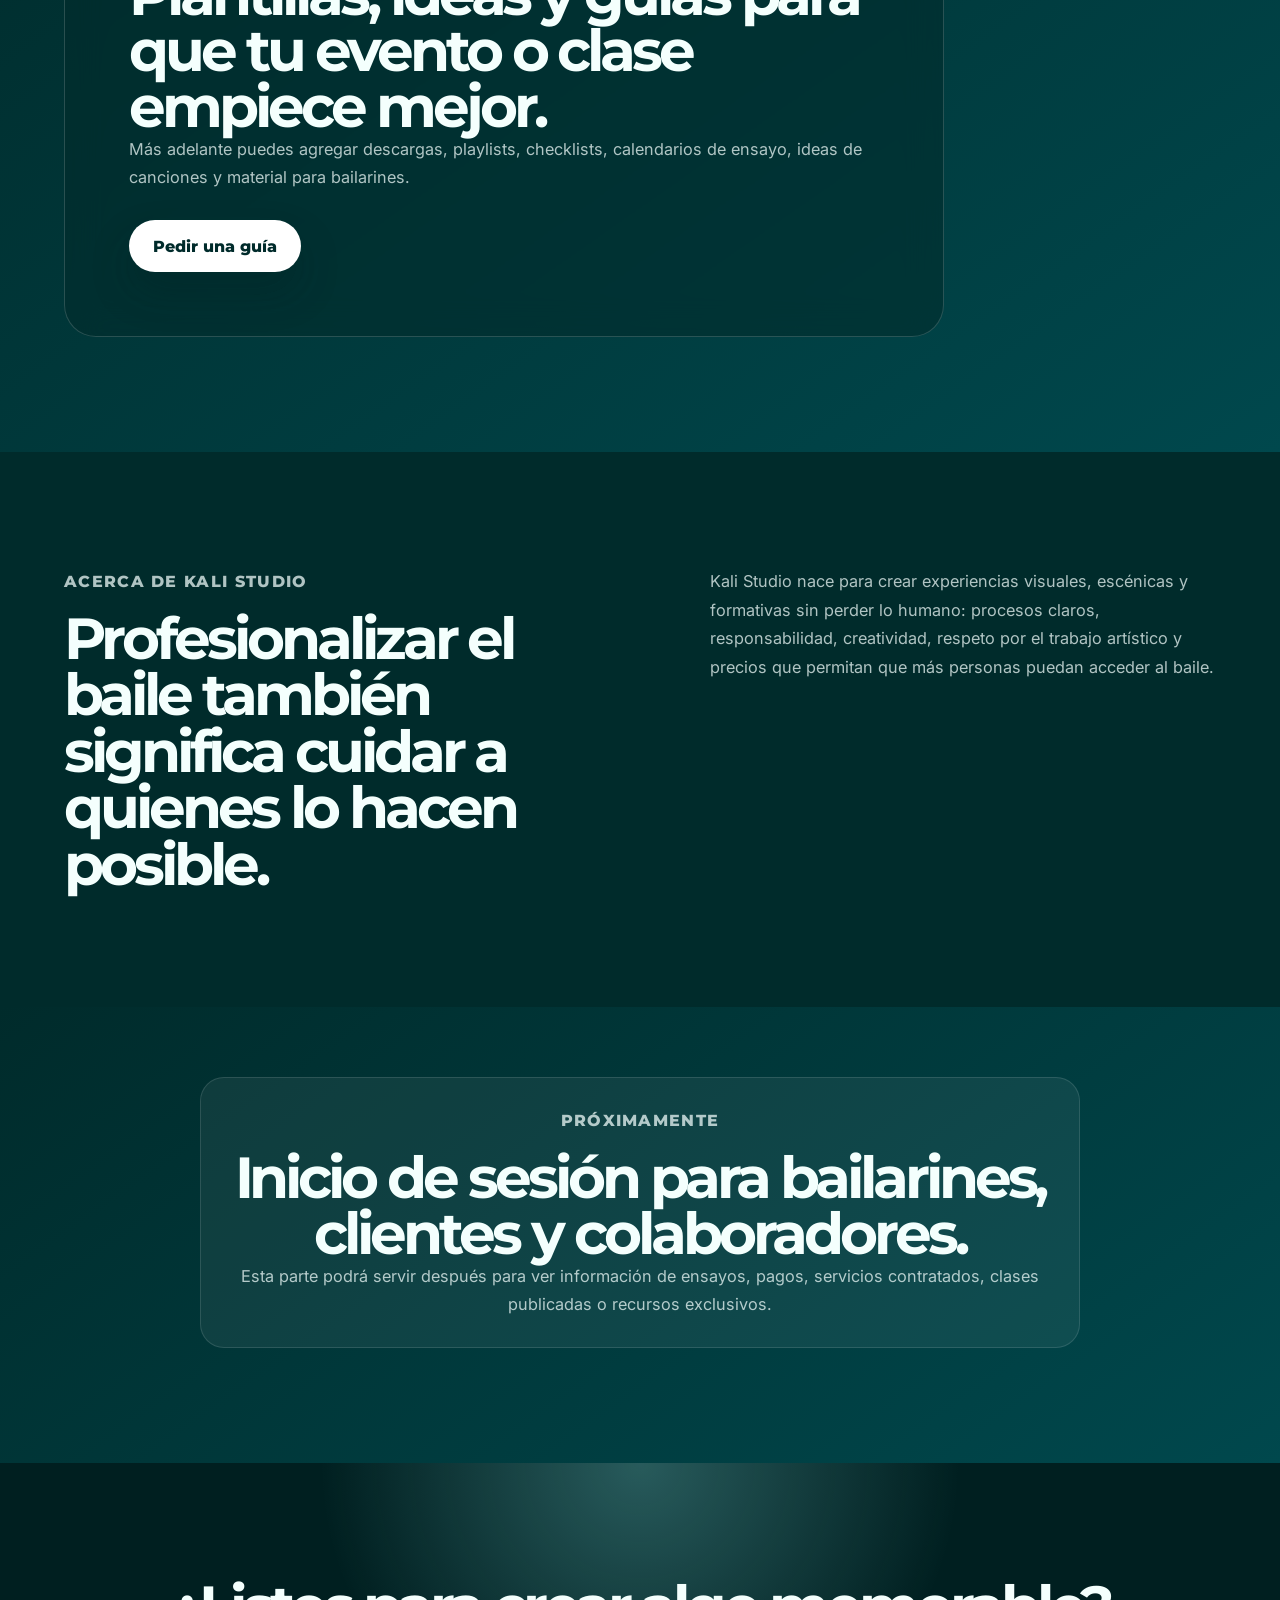
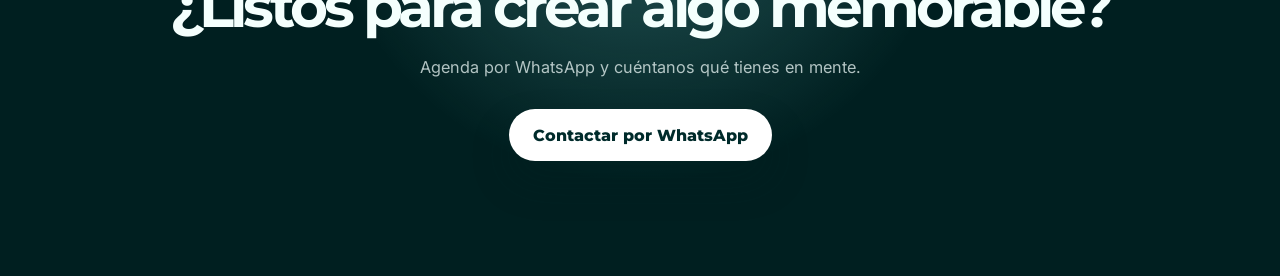
==== commit cb868c03: "Added bridge section" ====
--- a/index.html
+++ b/index.html
@@ -139,18 +139,31 @@
       </div>
 
       <article class="explore-panel" data-explore-panel></article>
-
-      <div class="explore-mini-map" aria-label="Resumen de secciones disponibles">
-        <span class="explore-map-item is-active" data-explore-map="eventos">Shows</span>
-        <span class="explore-map-item" data-explore-map="clases">Clases</span>
-        <span class="explore-map-item" data-explore-map="aprender">Guías</span>
-        <span class="explore-map-item" data-explore-map="recursos">Descargas</span>
-        <span class="explore-map-item" data-explore-map="acceso">Portal</span>
-      </div>
     </div>
   </div>
 </section>
-
+<section class="section pricing-bridge-section" id="precios">
+  <div class="pricing-bridge-content">
+    <p class="eyebrow">Da el siguiente paso</p>
+    <h2>Cuéntanos tu idea.</h2>
+    <p>
+      Cada evento, clase o proyecto tiene necesidades diferentes. Por eso podemos ayudarte
+      a elegir el servicio correcto, revisar opciones y darte una cotización clara antes de contratar.
+    </p>
+
+    <div class="pricing-pill-row" aria-label="Opciones destacadas">
+      <span>XV años</span>
+      <span>Shows</span>
+      <span>Clases</span>
+      <span>Paquetes</span>
+    </div>
+
+    <div class="pricing-bridge-actions">
+      <a href="#contacto" class="btn btn-primary">Cotizar ahora</a>
+      <a href="#servicios" class="btn btn-secondary">Ver servicios</a>
+    </div>
+  </div>
+</section>
         <section class="section services-section" id="servicios">
             <div class="section-heading">
                 <p class="eyebrow">Servicios para eventos</p>
--- a/styles.css
+++ b/styles.css
@@ -548,6 +548,9 @@
 /* Segunda sección interactiva */
 
 .intro-section {
+  z-index: 3;
+  overflow: visible;
+  padding-bottom: clamp(12px, 5vw, 80px);
   background:
     radial-gradient(circle at 12% 18%, rgba(143, 246, 247, 0.16), transparent 32%),
     radial-gradient(circle at 88% 72%, rgba(53, 208, 220, 0.22), transparent 34%),
@@ -558,12 +561,13 @@
   display: grid;
   grid-template-columns: minmax(0, 0.82fr) minmax(360px, 1.18fr);
   gap: clamp(30px, 6vw, 84px);
+  min-height: 70vh;
   align-items: start;
 }
 
 .explore-copy {
   position: sticky;
-  top: 120px;
+  top: 140px;
   max-width: 620px;
 }
 
@@ -582,7 +586,8 @@
 }
 
 .explore-board {
-  position: relative;
+  position: sticky;
+  top: 140px;
   padding: clamp(14px, 2vw, 20px);
   border: 1px solid rgba(255, 255, 255, 0.16);
   border-radius: var(--radius-xl);
@@ -591,6 +596,10 @@
     rgba(0, 43, 43, 0.48);
   box-shadow: var(--shadow);
   backdrop-filter: blur(20px);
+}
+
+.intro-section .explore-board {
+  margin-bottom: clamp(-150px, -9vw, -120px);
 }
 
 .explore-tabs {
@@ -707,34 +716,6 @@
   font-size: 0.86rem;
 }
 
-.explore-mini-map {
-  display: grid;
-  grid-template-columns: repeat(5, 1fr);
-  gap: 10px;
-  margin-top: 14px;
-}
-
-.explore-map-item {
-  padding: 12px 10px;
-  border-radius: 18px;
-  background: rgba(255, 255, 255, 0.07);
-  color: rgba(244, 255, 253, 0.6);
-  text-align: center;
-  font-family: "Montserrat", sans-serif;
-  font-size: 0.82rem;
-  font-weight: 800;
-  transition:
-    background 0.22s ease,
-    color 0.22s ease,
-    transform 0.22s ease;
-}
-
-.explore-map-item.is-active {
-  background: rgba(143, 246, 247, 0.18);
-  color: var(--white);
-  transform: translateY(-2px);
-}
-
 @keyframes exploreFade {
   from {
     opacity: 0;
@@ -747,7 +728,107 @@
   }
 }
 
-/* Servicios */
+/* Sección puente / CTA debajo del cuadro interactivo */
+
+.pricing-bridge-section {
+  z-index: 1;
+  overflow: hidden;
+  min-height: 520px;
+  padding-top: clamp(100px, 16vw, 100px);
+  padding-bottom: clamp(50px, 9vw, 70px);
+  text-align: center;
+  color: #001b1d;
+  background:
+    radial-gradient(circle at 18% 20%, rgba(255, 255, 255, 0.42), transparent 24%),
+    radial-gradient(circle at 82% 72%, rgba(0, 140, 154, 0.18), transparent 30%),
+    linear-gradient(180deg, #8bded7 0%, #79d2cc 100%) !important;
+}
+
+.pricing-bridge-section::before {
+  content: "";
+  position: absolute;
+  inset: 0;
+  background:
+    linear-gradient(90deg, rgba(0, 43, 43, 0.05) 1px, transparent 1px),
+    linear-gradient(0deg, rgba(0, 43, 43, 0.04) 1px, transparent 1px);
+  background-size: 84px 84px;
+  opacity: 0.35;
+  pointer-events: none;
+}
+
+.pricing-bridge-section::after {
+  display: none;
+}
+
+.pricing-bridge-content {
+  max-width: 920px;
+  margin-inline: auto;
+}
+
+.pricing-bridge-content .eyebrow {
+  color: rgba(0, 43, 43, 0.62);
+}
+
+.pricing-bridge-content h2 {
+  font-family: "Montserrat", sans-serif;
+  font-size: clamp(2.35rem, 5vw, 5.2rem);
+  line-height: 0.96;
+  letter-spacing: -0.075em;
+  color: #001b1d;
+}
+
+.pricing-bridge-content p:not(.eyebrow) {
+  max-width: 690px;
+  margin: 24px auto 0;
+  color: rgba(0, 27, 29, 0.72);
+  font-size: clamp(1rem, 1.45vw, 1.18rem);
+  line-height: 1.75;
+}
+
+.pricing-pill-row {
+  display: flex;
+  flex-wrap: wrap;
+  justify-content: center;
+  gap: 10px;
+  margin-top: 30px;
+}
+
+.pricing-pill-row span {
+  display: inline-flex;
+  align-items: center;
+  justify-content: center;
+  min-height: 40px;
+  padding: 0 16px;
+  border: 1px solid rgba(0, 43, 43, 0.12);
+  border-radius: 999px;
+  background: rgba(255, 255, 255, 0.36);
+  color: rgba(0, 27, 29, 0.74);
+  font-family: "Montserrat", sans-serif;
+  font-size: 0.84rem;
+  font-weight: 800;
+  backdrop-filter: blur(14px);
+}
+
+.pricing-bridge-actions {
+  display: flex;
+  flex-wrap: wrap;
+  justify-content: center;
+  gap: 14px;
+  margin-top: 34px;
+}
+
+.pricing-bridge-section .btn-primary {
+  background: #001b1d;
+  color: var(--white);
+  box-shadow: 0 20px 42px rgba(0, 27, 29, 0.2);
+}
+
+.pricing-bridge-section .btn-secondary {
+  border-color: rgba(0, 27, 29, 0.12);
+  background: rgba(255, 255, 255, 0.42);
+  color: #001b1d;
+  box-shadow: 0 18px 34px rgba(0, 27, 29, 0.08);
+}
 
 .learning-grid {
   display: grid;
@@ -1152,12 +1233,21 @@
     position: static;
   }
 
+  .intro-section .explore-board {
+    transform: translateY(72px);
+    margin-bottom: -72px;
+  }
+
   .explore-panel {
     min-height: 360px;
   }
 
   .explore-mini-map {
     grid-template-columns: repeat(3, 1fr);
+  }
+
+  .pricing-bridge-section {
+    padding-top: 150px;
   }
 
   .learning-grid,
@@ -1259,7 +1349,8 @@
   }
 
   .hero-actions,
-  .mini-actions {
+  .mini-actions,
+  .pricing-bridge-actions {
     flex-direction: column;
   }
 
@@ -1309,12 +1400,27 @@
     padding: 12px 10px;
   }
 
+  .intro-section .explore-board {
+    transform: translateY(48px);
+    margin-bottom: -48px;
+  }
+
   .explore-panel {
     min-height: auto;
     padding: 26px;
   }
 
   .explore-mini-map {
+    grid-template-columns: 1fr 1fr;
+  }
+
+  .pricing-bridge-section {
+    min-height: auto;
+    padding-top: 120px;
+  }
+
+  .pricing-pill-row {
+    display: grid;
     grid-template-columns: 1fr 1fr;
   }
 
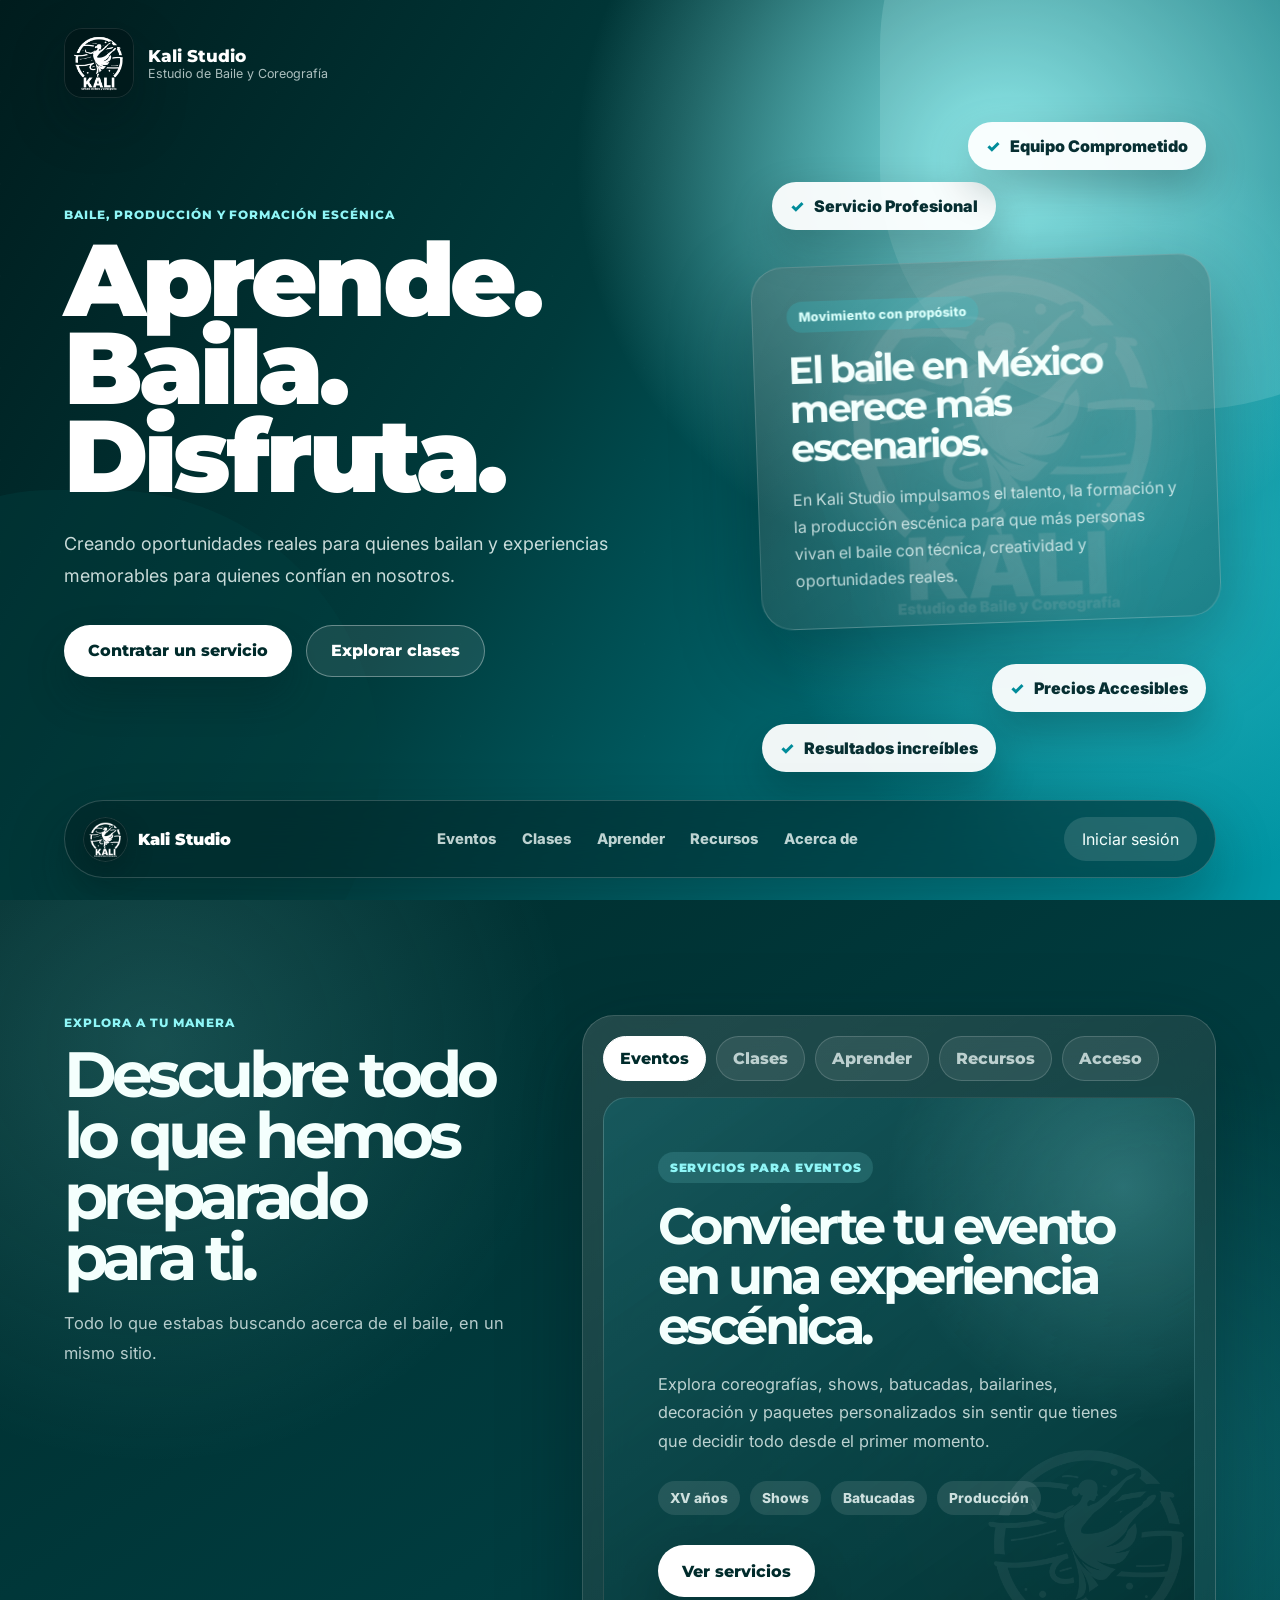
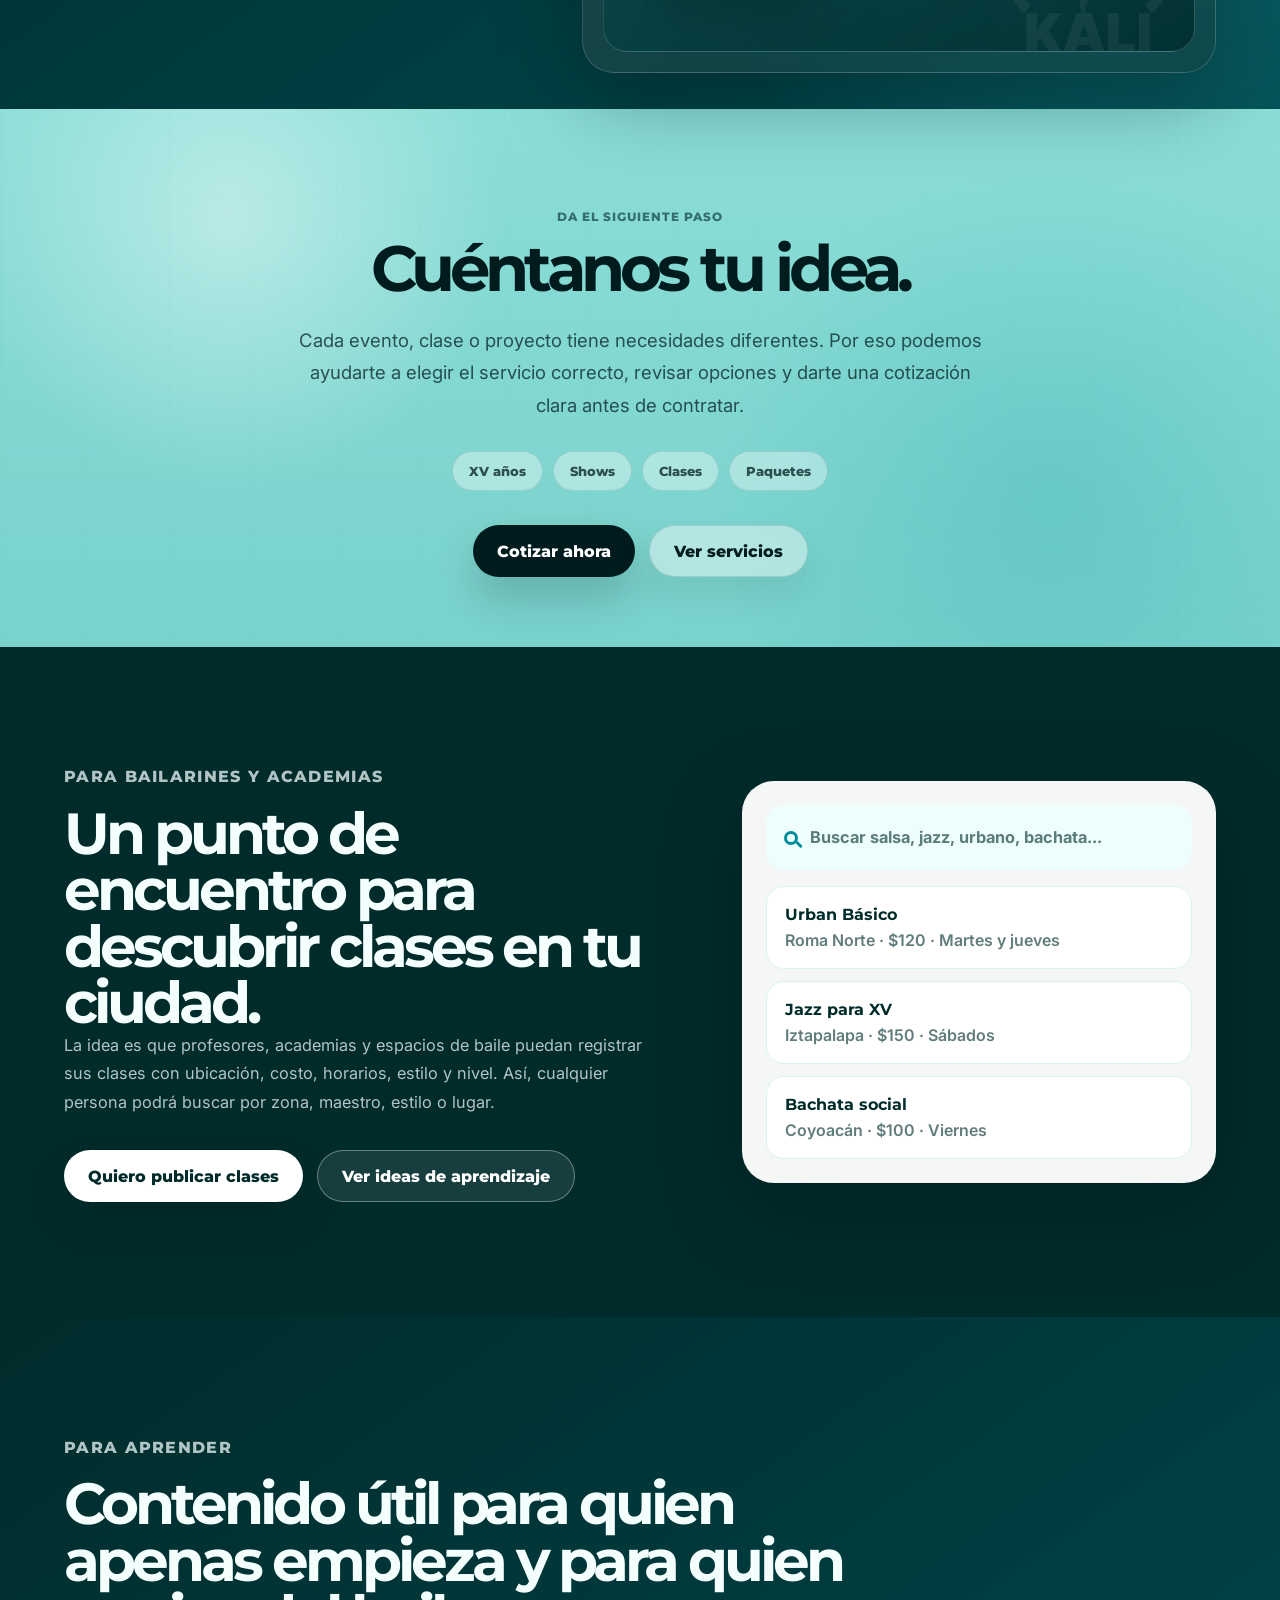
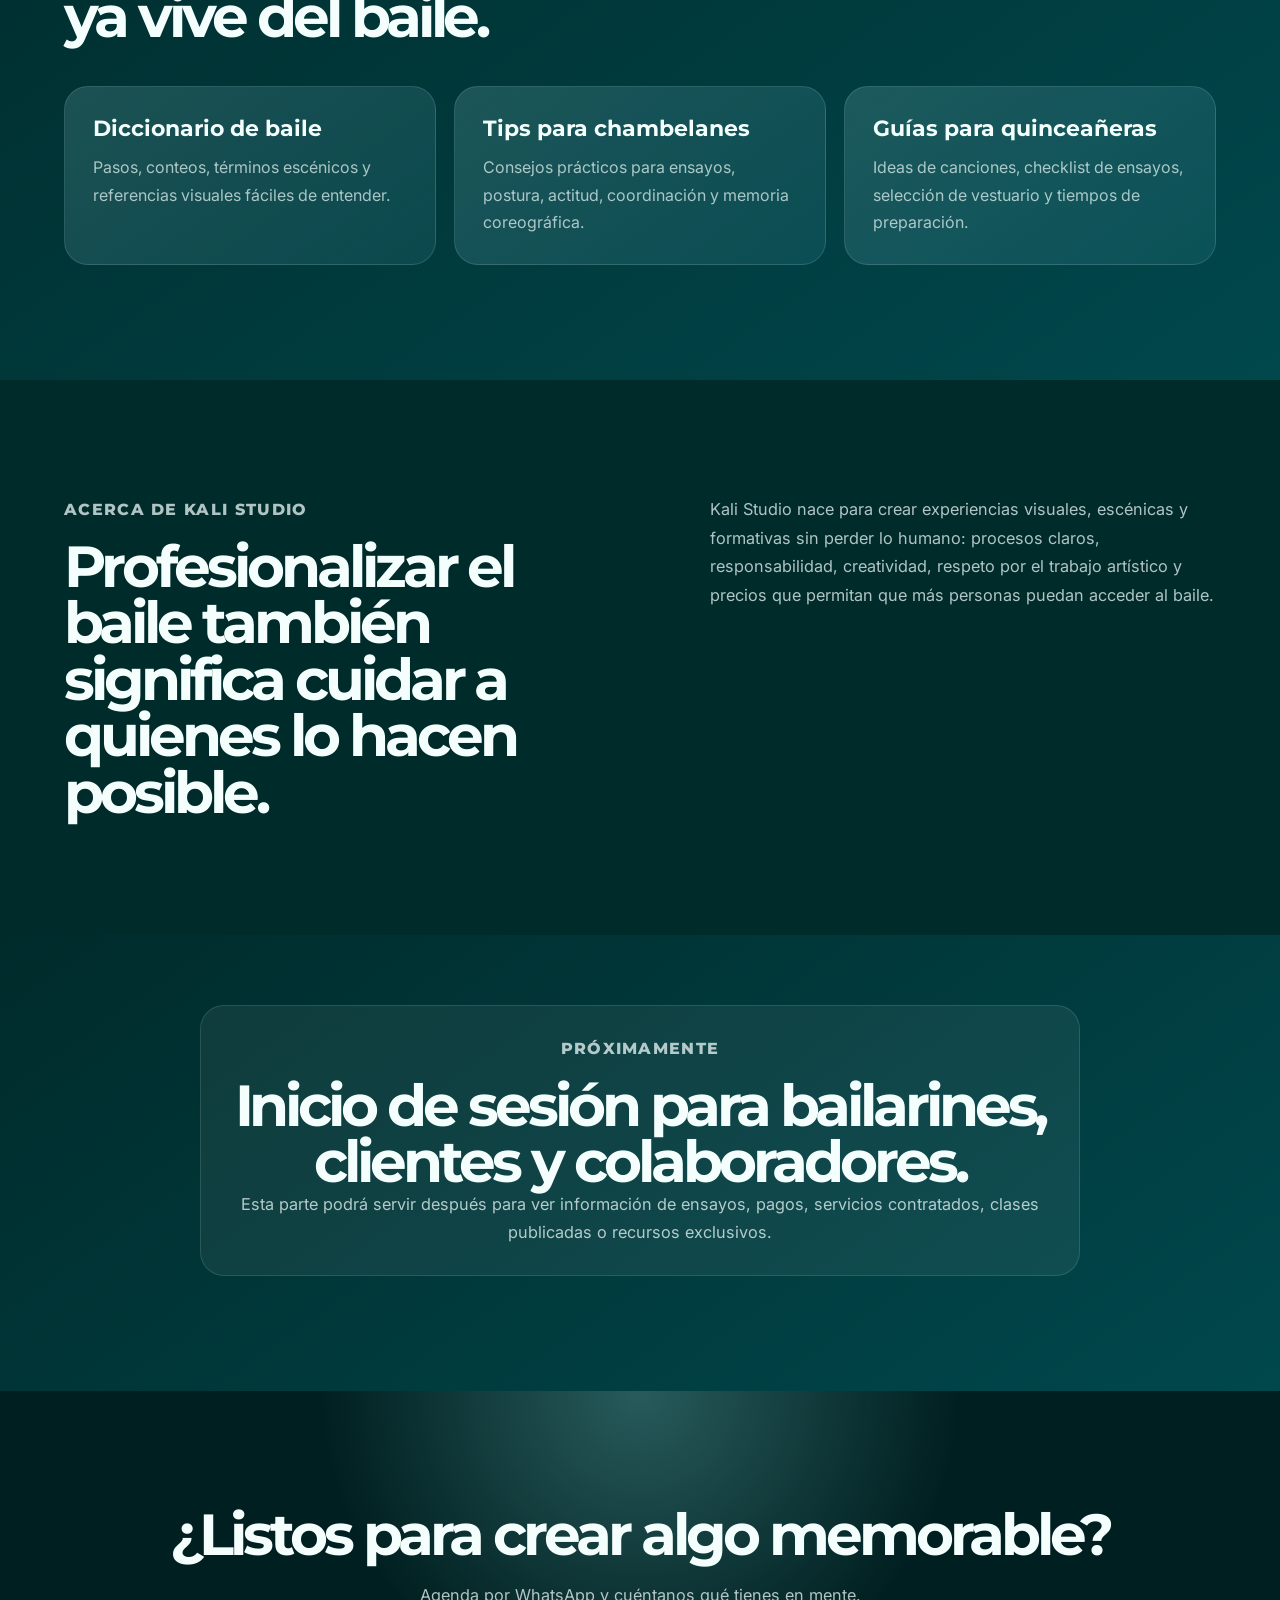
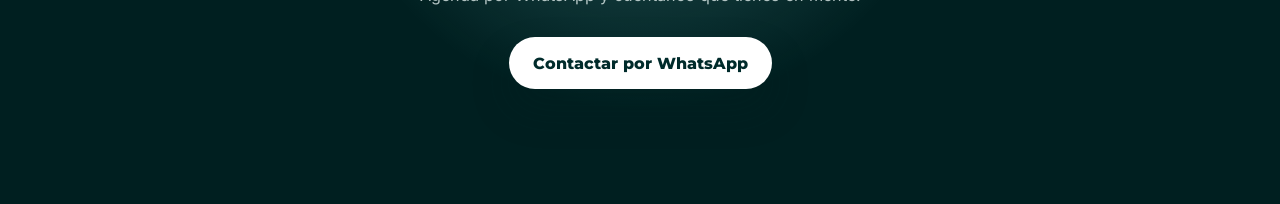
==== commit 0d27e6f0: "sections removed" ====
--- a/index.html
+++ b/index.html
@@ -112,10 +112,9 @@
   <div class="explore-shell">
     <div class="explore-copy">
       <p class="eyebrow">Explora a tu manera</p>
-      <h2>Descubre lo que tenemos preparado para ti.</h2>
+      <h2>Descubre todo lo que hemos preparado para ti.</h2>
       <p>
-        En lugar de mostrarte todo de golpe, Kali Studio te guía según lo que estás buscando:
-        un evento, una clase, recursos para aprender o un acceso para colaboradores.
+        Todo lo que estabas buscando acerca de el baile, en un mismo sitio.
       </p>
     </div>
 
@@ -164,27 +163,6 @@
     </div>
   </div>
 </section>
-        <section class="section services-section" id="servicios">
-            <div class="section-heading">
-                <p class="eyebrow">Servicios para eventos</p>
-                <h2>Elige una experiencia y nosotros le damos forma profesional.</h2>
-                <p>
-                    Las tarjetas se administran desde el archivo JavaScript para que puedas cambiarlas
-                    fácilmente cuando agregues nuevos servicios.
-                </p>
-            </div>
-
-            <div class="service-carousel" aria-label="Carrusel de servicios">
-                <button class="carousel-btn" id="prevService" aria-label="Servicio anterior">‹</button>
-
-                <div class="service-track" id="serviceTrack"></div>
-
-                <button class="carousel-btn" id="nextService" aria-label="Servicio siguiente">›</button>
-            </div>
-
-            <div class="carousel-dots" id="carouselDots" aria-label="Indicadores de servicios"></div>
-        </section>
-
         <section class="section classes-section" id="clases">
             <div class="classes-content">
                 <div>
@@ -250,18 +228,6 @@
             </div>
         </section>
 
-        <section class="section resources-section" id="recursos">
-            <div class="resource-card">
-                <p class="eyebrow">Recursos gratuitos</p>
-                <h2>Plantillas, ideas y guías para que tu evento o clase empiece mejor.</h2>
-                <p>
-                    Más adelante puedes agregar descargas, playlists, checklists, calendarios de ensayo,
-                    ideas de canciones y material para bailarines.
-                </p>
-                <a href="#contacto" class="btn btn-primary">Pedir una guía</a>
-            </div>
-        </section>
-
         <section class="section about-section" id="acerca">
             <div class="about-grid">
                 <div>
--- a/styles.css
+++ b/styles.css
@@ -599,7 +599,7 @@
 }
 
 .intro-section .explore-board {
-  margin-bottom: clamp(-150px, -9vw, -120px);
+  margin-bottom: clamp(-140px, -9vw, -120px);
 }
 
 .explore-tabs {
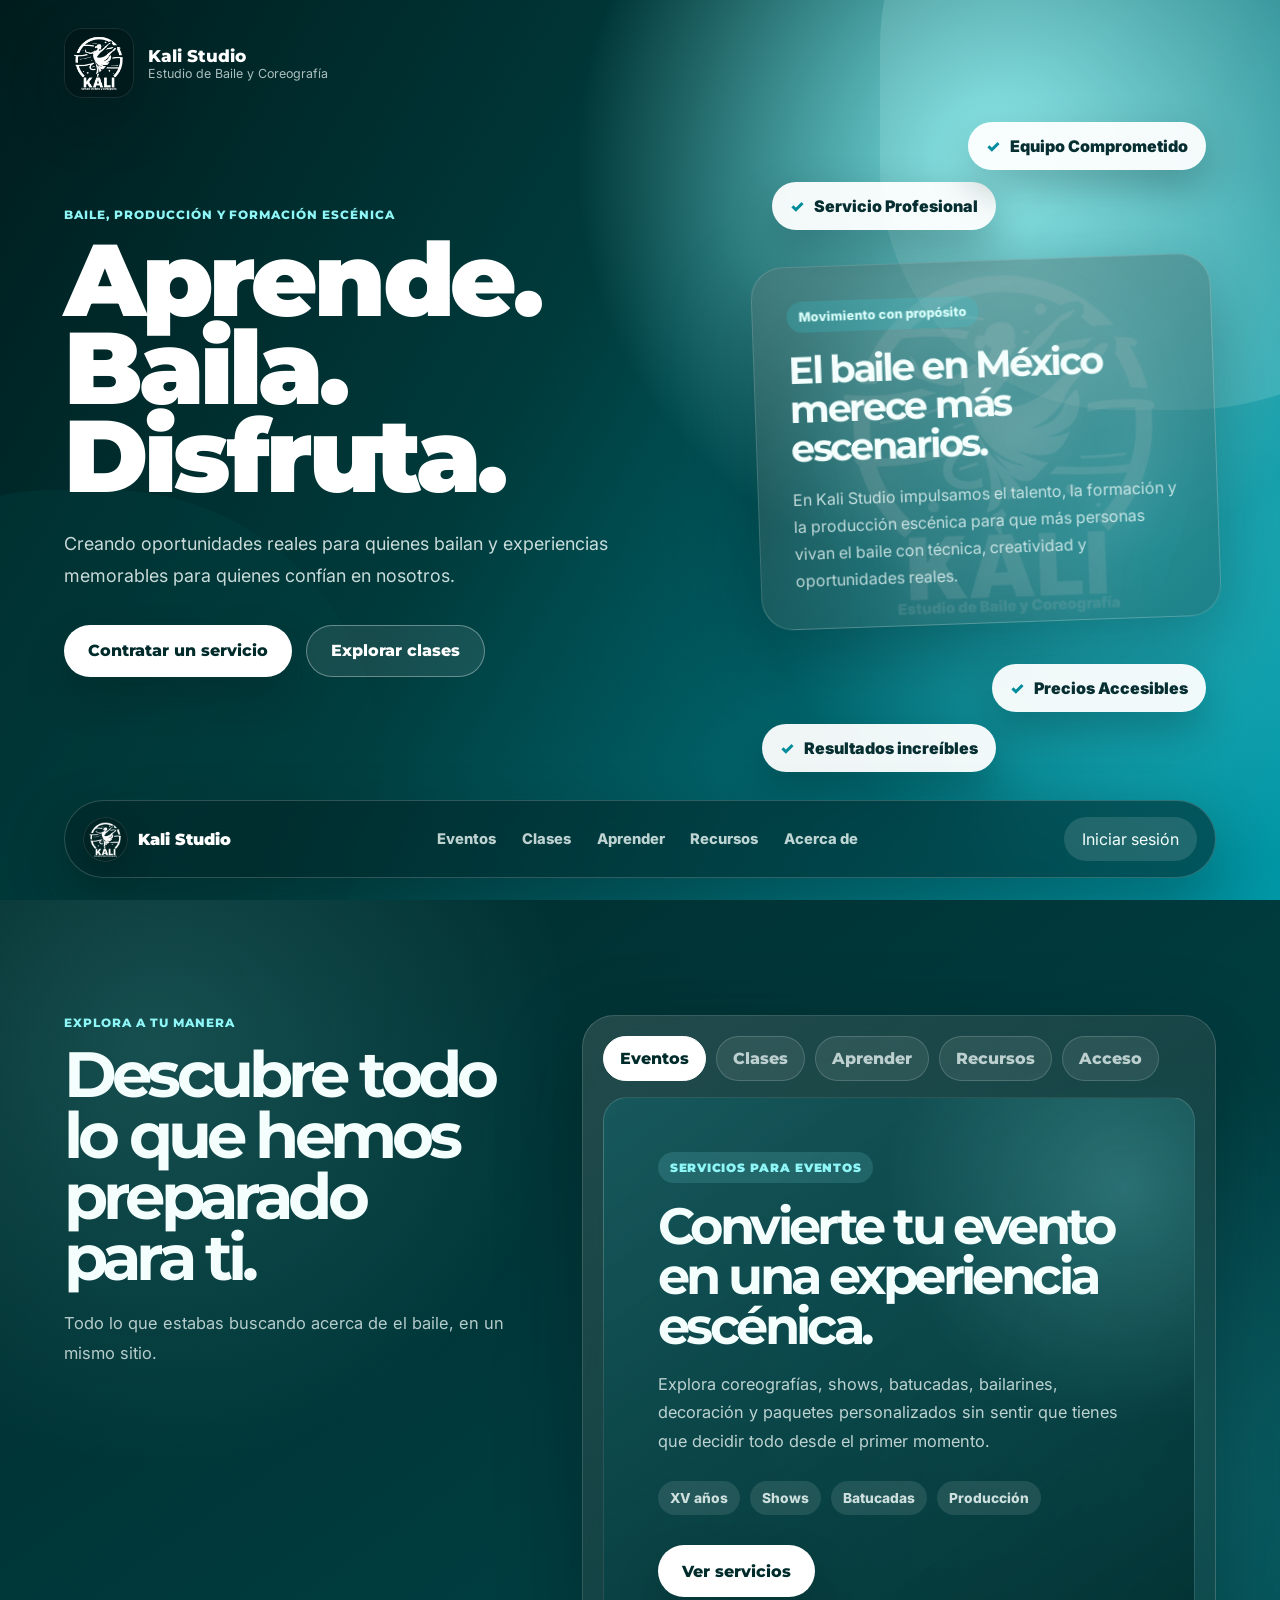
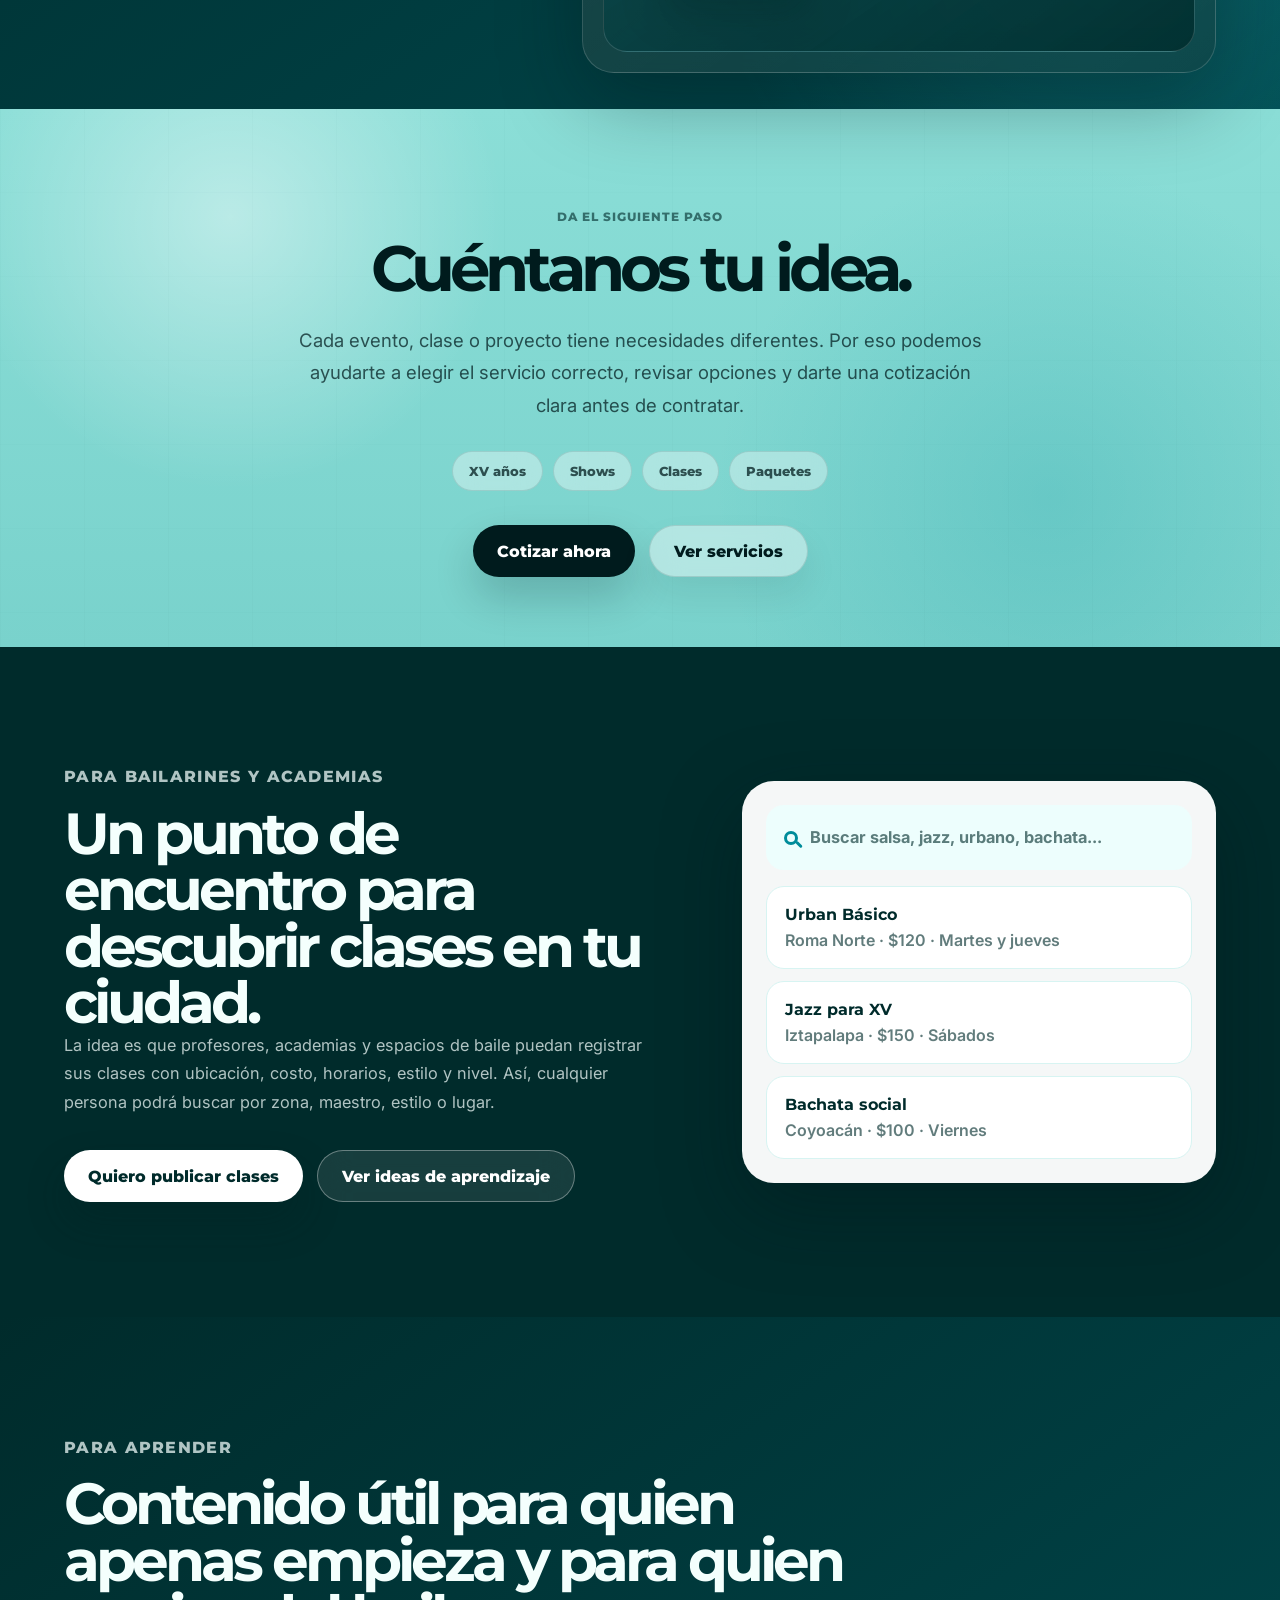
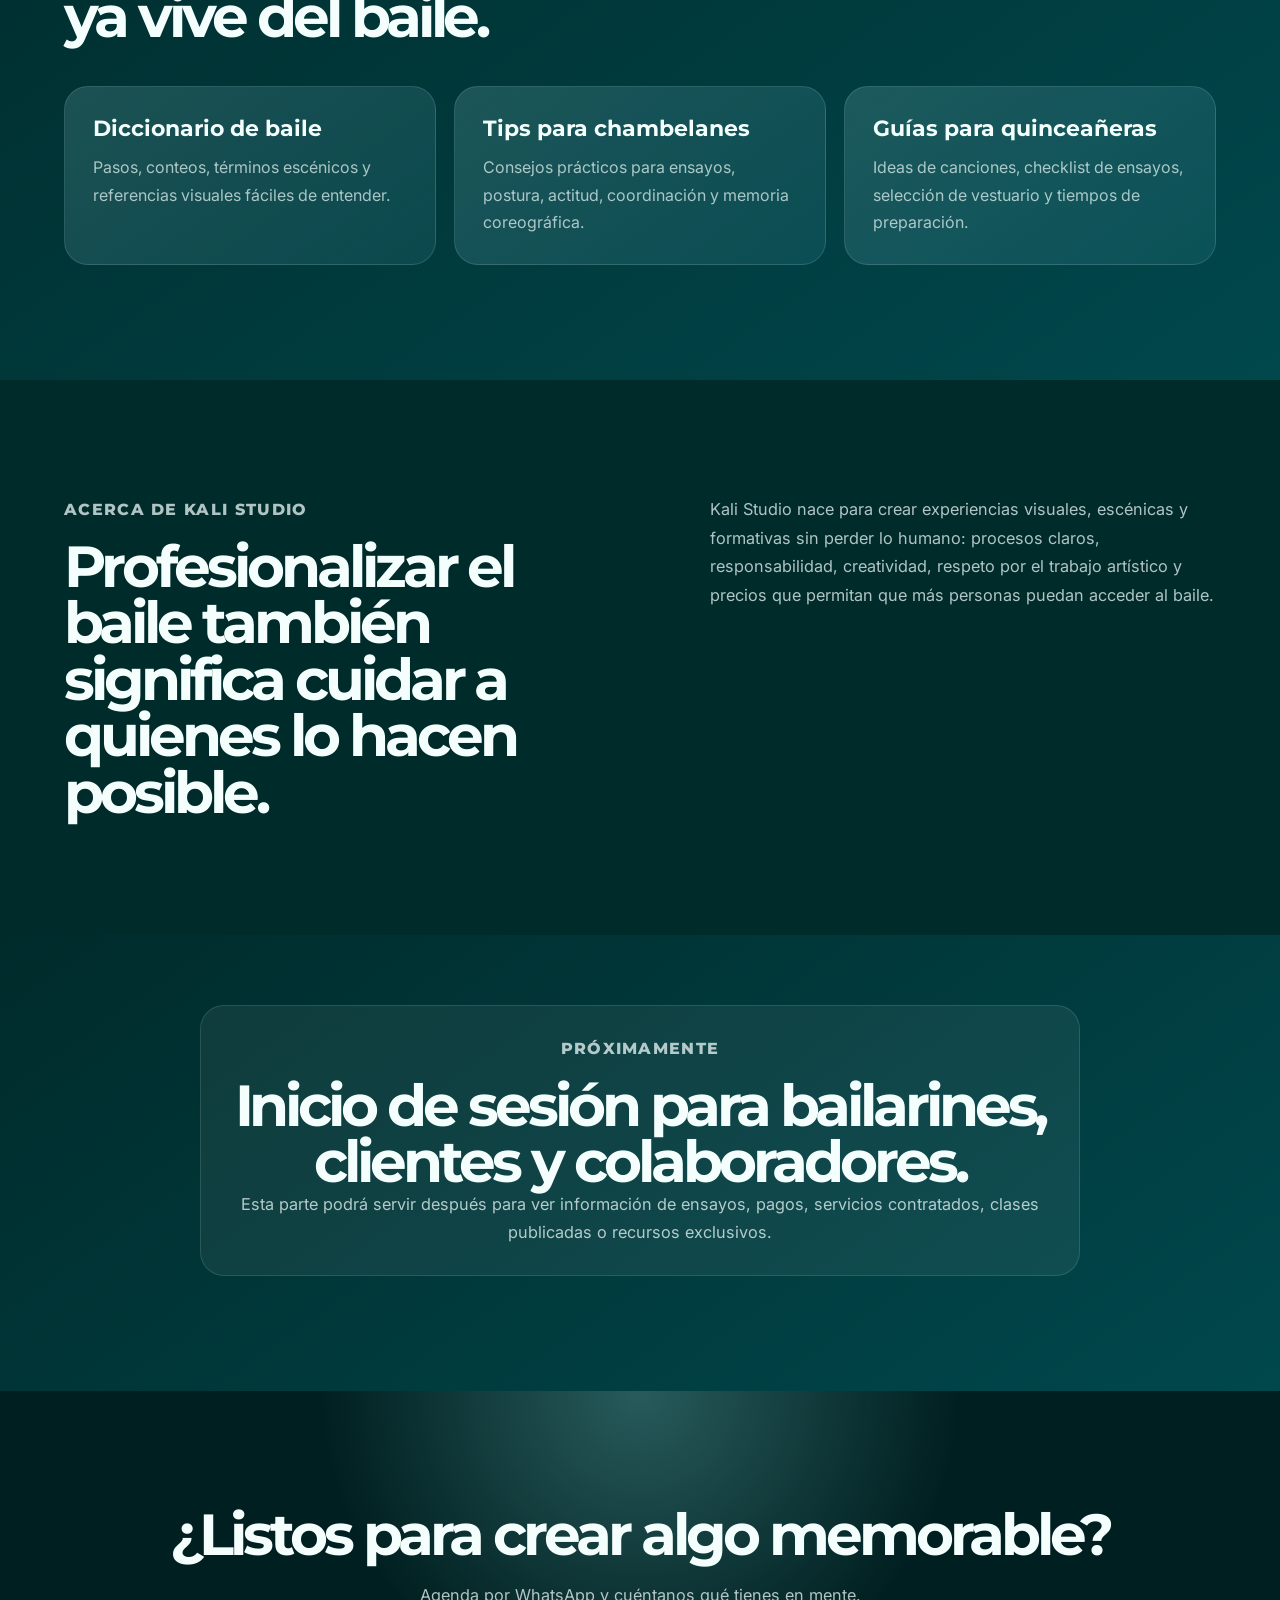
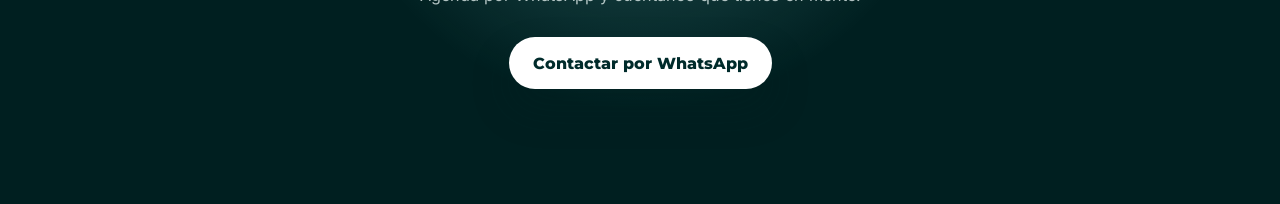
==== commit 3d670d16: "file structuring" ====
--- a/index.html
+++ b/index.html
@@ -12,7 +12,7 @@
         href="https://fonts.googleapis.com/css2?family=Montserrat:wght@500;600;700;800;900&family=Inter:wght@400;500;600;700&display=swap"
         rel="stylesheet">
 
-    <link rel="stylesheet" href="styles.css" />
+    <link rel="stylesheet" href="/css/styles.css" />
 </head>
 
 <body>
@@ -268,7 +268,7 @@
         <span>WhatsApp</span>
     </a>
 
-    <script src="script.js"></script>
+    <script src="js/main.js"></script>
 </body>
 
 </html>
--- a/css/styles.css
+++ b/css/styles.css
@@ -0,0 +1,1454 @@
+:root {
+  --deep: #002b2b;
+  --deep-2: #003f3f;
+  --deep-3: #00515a;
+  --teal: #008c9a;
+  --cyan: #35d0dc;
+  --aqua: #8ff6f7;
+  --mint: #d8fffb;
+  --white: #ffffff;
+  --soft-white: #f4fffd;
+  --dark-glass: rgba(0, 43, 43, 0.7);
+  --white-glass: rgba(255, 255, 255, 0.12);
+  --border-light: rgba(255, 255, 255, 0.18);
+  --shadow: 0 26px 80px rgba(0, 20, 22, 0.35);
+  --radius-xl: 32px;
+  --radius-lg: 24px;
+  --radius-md: 18px;
+  --nav-height: 78px;
+  --logo-image: url("./assets/img/kali-ebc-logo.png");
+}
+
+* {
+  box-sizing: border-box;
+  margin: 0;
+  padding: 0;
+}
+
+html {
+  scroll-behavior: smooth;
+  scroll-padding-top: 110px;
+}
+
+body {
+  font-family: "Inter", system-ui, sans-serif;
+  background: var(--deep);
+  color: var(--soft-white);
+  overflow-x: hidden;
+}
+
+a {
+  color: inherit;
+  text-decoration: none;
+}
+
+button {
+  font: inherit;
+}
+
+img {
+  max-width: 100%;
+}
+
+.hero {
+  min-height: 100vh;
+  position: relative;
+  overflow: hidden;
+  background:
+    radial-gradient(circle at 78% 18%, rgba(143, 246, 247, 0.9), transparent 34%),
+    radial-gradient(circle at 88% 58%, rgba(53, 208, 220, 0.74), transparent 30%),
+    linear-gradient(120deg, #001c1d 0%, #003b3c 42%, #0097a6 100%);
+  padding: 28px clamp(20px, 5vw, 72px) calc(var(--nav-height) + 36px);
+}
+
+.hero-noise {
+  position: absolute;
+  inset: 0;
+  opacity: 0.28;
+  background-image:
+    linear-gradient(120deg, rgba(255, 255, 255, 0.045) 0 1px, transparent 1px),
+    linear-gradient(60deg, rgba(255, 255, 255, 0.04) 0 1px, transparent 1px);
+  background-size: 92px 92px;
+  pointer-events: none;
+}
+
+.hero-shape {
+  position: absolute;
+  border-radius: 46% 54% 57% 43%;
+  filter: blur(0.5px);
+  opacity: 0.48;
+  pointer-events: none;
+}
+
+.hero-shape-one {
+  width: 560px;
+  height: 560px;
+  left: -180px;
+  bottom: -150px;
+  background: rgba(0, 65, 65, 0.8);
+}
+
+.hero-shape-two {
+  width: 620px;
+  height: 620px;
+  right: -220px;
+  top: -210px;
+  background: rgba(216, 255, 251, 0.33);
+}
+
+.hero-content {
+  position: relative;
+  z-index: 2;
+  min-height: calc(100vh - var(--nav-height) - 64px);
+  display: flex;
+  flex-direction: column;
+}
+
+.brand-mark {
+  display: inline-flex;
+  align-items: center;
+  gap: 14px;
+  width: fit-content;
+  color: var(--white);
+}
+
+.brand-logo-img {
+  width: clamp(70px, 11vw, 70px);
+  aspect-ratio: 1;
+  display: block;
+  object-fit: contain;
+  border-radius: 18px;
+  background: rgba(0, 14, 15, 0.4);
+  box-shadow:
+    0 22px 54px rgba(0, 20, 22, 0.32),
+    inset 0 0 0 1px rgba(255, 255, 255, 0.1);
+}
+
+.brand-icon {
+  width: 54px;
+  height: 54px;
+  display: grid;
+  place-items: center;
+  border: 1px solid var(--border-light);
+  border-radius: 18px;
+  background: rgba(0, 43, 43, 0.52);
+  box-shadow: inset 0 0 18px rgba(255, 255, 255, 0.08);
+}
+
+.brand-icon span {
+  width: 34px;
+  height: 34px;
+  display: grid;
+  place-items: center;
+  border-radius: 50%;
+  background: var(--white);
+  color: var(--deep);
+  font-family: "Montserrat", sans-serif;
+  font-weight: 900;
+}
+
+.brand-mark strong {
+  display: block;
+  font-family: "Montserrat", sans-serif;
+  font-size: 1.08rem;
+  font-weight: 800;
+}
+
+.brand-mark small {
+  display: block;
+  color: rgba(244, 255, 253, 0.7);
+  font-size: 0.78rem;
+}
+
+.hero-grid {
+  flex: 1;
+  display: grid;
+  grid-template-columns: minmax(0, 1fr) minmax(340px, 0.8fr);
+  gap: clamp(32px, 5vw, 88px);
+  align-items: center;
+}
+
+.eyebrow {
+  color: var(--aqua);
+  font-family: "Montserrat", sans-serif;
+  font-weight: 800;
+  letter-spacing: 0.08em;
+  text-transform: uppercase;
+  font-size: 0.76rem;
+  margin-bottom: 14px;
+}
+
+.hero h1 {
+  max-width: 760px;
+  font-family: "Montserrat", sans-serif;
+  font-size: clamp(3.8rem, 8vw, 8.8rem);
+  line-height: 0.86;
+  letter-spacing: -0.04em;
+  font-weight: 900;
+  color: var(--white);
+}
+
+.hero-description {
+  max-width: 630px;
+  margin-top: 28px;
+  color: rgba(244, 255, 253, 0.82);
+  font-size: clamp(1rem, 1.4vw, 1.22rem);
+  line-height: 1.75;
+}
+
+.hero-actions,
+.mini-actions {
+  display: flex;
+  flex-wrap: wrap;
+  gap: 14px;
+  margin-top: 34px;
+}
+
+.btn {
+  display: inline-flex;
+  align-items: center;
+  justify-content: center;
+  min-height: 52px;
+  padding: 0 24px;
+  border-radius: 999px;
+  font-family: "Montserrat", sans-serif;
+  font-weight: 800;
+  transition:
+    transform 0.25s ease,
+    box-shadow 0.25s ease,
+    background 0.25s ease;
+}
+
+.btn:hover {
+  transform: translateY(-3px);
+}
+
+.btn-primary {
+  background: var(--white);
+  color: var(--deep);
+  box-shadow: 0 20px 38px rgba(0, 33, 34, 0.28);
+}
+
+.btn-primary:hover {
+  box-shadow: 0 24px 46px rgba(0, 33, 34, 0.42);
+}
+
+.btn-secondary {
+  border: 1px solid rgba(255, 255, 255, 0.35);
+  background: rgba(255, 255, 255, 0.09);
+  color: var(--white);
+  backdrop-filter: blur(16px);
+}
+
+.hero-panel {
+  position: relative;
+  min-height: 500px;
+}
+
+.hero-logo-watermark {
+  position: absolute;
+  right: -2%;
+  top: 50%;
+  z-index: 0;
+  width: min(92%, 480px);
+  aspect-ratio: 1;
+  object-fit: contain;
+  opacity: 0.18;
+  transform: translateY(-50%) rotate(-2deg);
+  mix-blend-mode: screen;
+  filter: drop-shadow(0 30px 55px rgba(0, 20, 22, 0.28));
+  pointer-events: none;
+}
+
+.glass-card {
+  border: 1px solid var(--border-light);
+  background:
+    linear-gradient(145deg, rgba(255, 255, 255, 0.15), rgba(255, 255, 255, 0.05)),
+    rgba(0, 43, 43, 0.34);
+  border-radius: var(--radius-xl);
+  box-shadow: var(--shadow);
+  backdrop-filter: blur(20px);
+}
+
+.main-card {
+  position: absolute;
+  right: 0;
+  top: 50%;
+  z-index: 2;
+  width: min(100%, 460px);
+  padding: 34px;
+  transform: translateY(-50%) rotate(-2deg);
+}
+
+.card-label {
+  display: inline-flex;
+  margin-bottom: 18px;
+  padding: 8px 12px;
+  border-radius: 999px;
+  background: rgba(53, 208, 220, 0.2);
+  color: var(--mint);
+  font-size: 0.8rem;
+  font-weight: 800;
+}
+
+.main-card h2 {
+  font-family: "Montserrat", sans-serif;
+  font-size: clamp(1.8rem, 3vw, 2.8rem);
+  line-height: 1.02;
+  letter-spacing: -0.06em;
+}
+
+.main-card p {
+  margin-top: 18px;
+  color: rgba(244, 255, 253, 0.75);
+  line-height: 1.7;
+}
+
+.floating-card {
+  position: absolute;
+  z-index: 3;
+  display: inline-flex;
+  align-items: center;
+  gap: 10px;
+  padding: 14px 18px;
+  border-radius: 999px;
+  background: rgba(255, 255, 255, 0.94);
+  color: #072f32;
+  font-weight: 900;
+  box-shadow: 0 18px 42px rgba(0, 24, 26, 0.28);
+  animation: floaty 5s ease-in-out infinite;
+}
+
+.floating-card span {
+  color: var(--teal);
+}
+
+.floating-card-one {
+  top: -10px;
+  right: 220px;
+}
+
+.floating-card-two {
+  right: 10px;
+  bottom: -20px;
+  animation-delay: 0.8s;
+}
+
+.floating-card-three {
+  right: 220px;
+  bottom: -80px;
+  animation-delay: 0.3s;
+}
+
+.floating-card-four {
+  top: -70px;
+  right: 10px;
+  animation-delay: 0.5s;
+}
+
+@keyframes floaty {
+  0%,
+  100% {
+    transform: translateY(0);
+  }
+
+  50% {
+    transform: translateY(-14px);
+  }
+}
+
+.main-nav {
+  position: absolute;
+  left: clamp(20px, 5vw, 72px);
+  right: clamp(20px, 5vw, 72px);
+  bottom: 22px;
+  z-index: 20;
+  min-height: var(--nav-height);
+  display: flex;
+  align-items: center;
+  justify-content: space-between;
+  gap: 22px;
+  padding: 14px 18px;
+  border: 1px solid rgba(255, 255, 255, 0.18);
+  border-radius: 999px;
+  background: rgba(0, 37, 38, 0.56);
+  backdrop-filter: blur(22px);
+  box-shadow: 0 24px 58px rgba(0, 20, 22, 0.28);
+  transition:
+    top 0.35s ease,
+    bottom 0.35s ease,
+    left 0.35s ease,
+    right 0.35s ease,
+    border-radius 0.35s ease,
+    background 0.35s ease,
+    transform 0.35s ease;
+}
+
+.main-nav.is-sticky {
+  position: fixed;
+  top: 14px;
+  bottom: auto;
+  left: clamp(14px, 3vw, 44px);
+  right: clamp(14px, 3vw, 44px);
+  background: rgba(0, 43, 43, 0.88);
+  border-radius: 28px;
+  animation: navDrop 0.42s ease both;
+}
+
+@keyframes navDrop {
+  from {
+    transform: translateY(-18px);
+    opacity: 0;
+  }
+
+  to {
+    transform: translateY(0);
+    opacity: 1;
+  }
+}
+
+.nav-logo {
+  display: inline-flex;
+  align-items: center;
+  gap: 10px;
+  font-family: "Montserrat", sans-serif;
+  font-weight: 900;
+  white-space: nowrap;
+}
+
+.nav-logo-img {
+  width: 45px;
+  height: 45px;
+  display: block;
+  object-fit: contain;
+  border-radius: 50%;
+  background: rgba(0, 14, 15, 0.3);
+  box-shadow:
+    0 10px 26px rgba(0, 20, 22, 0.28),
+    inset 0 0 0 1px rgba(255, 255, 255, 0.12);
+}
+
+.nav-logo span {
+  color: var(--white);
+}
+
+.nav-links {
+  flex: 1;
+  display: flex;
+  align-items: center;
+  justify-content: center;
+  gap: clamp(12px, 2vw, 28px);
+}
+
+.nav-links a {
+  color: rgba(244, 255, 253, 0.78);
+  font-size: 0.92rem;
+  font-weight: 800;
+  transition: color 0.2s ease;
+}
+
+.nav-links a:hover,
+.nav-links a.active {
+  color: var(--white);
+}
+
+.login-link {
+  margin-left: auto;
+  padding: 12px 18px;
+  border-radius: 999px;
+  background: rgba(255, 255, 255, 0.12);
+}
+
+.menu-toggle {
+  display: none;
+  width: 46px;
+  height: 46px;
+  border: 0;
+  border-radius: 50%;
+  background: var(--white);
+  cursor: pointer;
+}
+
+.menu-toggle span {
+  display: block;
+  width: 20px;
+  height: 2px;
+  margin: 4px auto;
+  background: var(--deep);
+  border-radius: 999px;
+}
+
+.section {
+  position: relative;
+  overflow: hidden;
+  padding: clamp(76px, 9vw, 132px) clamp(20px, 5vw, 72px);
+  background: var(--deep);
+}
+
+.section > * {
+  position: relative;
+  z-index: 1;
+}
+
+.section::after {
+  content: "";
+  position: absolute;
+  top: clamp(24px, 4vw, 58px);
+  right: clamp(20px, 6vw, 90px);
+  z-index: 0;
+  width: clamp(96px, 13vw, 190px);
+  aspect-ratio: 1;
+  opacity: 0.055;
+  mix-blend-mode: screen;
+  pointer-events: none;
+}
+
+.section:nth-of-type(even) {
+  background: linear-gradient(145deg, #002b2b, #00484d);
+}
+
+.section:nth-of-type(even)::after {
+  right: auto;
+  left: clamp(20px, 6vw, 90px);
+  opacity: 0.07;
+}
+
+.section-heading {
+  max-width: 820px;
+  margin-bottom: 42px;
+}
+
+.section-heading h2,
+.classes-content h2,
+.resource-card h2,
+.about-grid h2,
+.login-box h2,
+.contact-section h2 {
+  font-family: "Montserrat", sans-serif;
+  font-size: clamp(2.1rem, 4.5vw, 4.3rem);
+  line-height: 0.98;
+  letter-spacing: -0.07em;
+}
+
+.section-heading p,
+.classes-content p,
+.resource-card p,
+.about-grid p,
+.login-box p,
+.contact-section p {
+  color: rgba(244, 255, 253, 0.72);
+  line-height: 1.75;
+  font-size: 1.02rem;
+}
+
+.section-heading h2 + p {
+  margin-top: 18px;
+}
+
+/* Segunda sección interactiva */
+
+.intro-section {
+  z-index: 3;
+  overflow: visible;
+  padding-bottom: clamp(12px, 5vw, 80px);
+  background:
+    radial-gradient(circle at 12% 18%, rgba(143, 246, 247, 0.16), transparent 32%),
+    radial-gradient(circle at 88% 72%, rgba(53, 208, 220, 0.22), transparent 34%),
+    linear-gradient(145deg, #002b2b, #00484d);
+}
+
+.explore-shell {
+  display: grid;
+  grid-template-columns: minmax(0, 0.82fr) minmax(360px, 1.18fr);
+  gap: clamp(30px, 6vw, 84px);
+  min-height: 70vh;
+  align-items: start;
+}
+
+.explore-copy {
+  position: sticky;
+  top: 140px;
+  max-width: 620px;
+}
+
+.explore-copy h2 {
+  font-family: "Montserrat", sans-serif;
+  font-size: clamp(2.35rem, 5vw, 5rem);
+  line-height: 0.95;
+  letter-spacing: -0.075em;
+}
+
+.explore-copy p:not(.eyebrow) {
+  margin-top: 22px;
+  color: rgba(244, 255, 253, 0.74);
+  line-height: 1.8;
+  font-size: 1.03rem;
+}
+
+.explore-board {
+  position: sticky;
+  top: 140px;
+  padding: clamp(14px, 2vw, 20px);
+  border: 1px solid rgba(255, 255, 255, 0.16);
+  border-radius: var(--radius-xl);
+  background:
+    linear-gradient(145deg, rgba(255, 255, 255, 0.13), rgba(255, 255, 255, 0.04)),
+    rgba(0, 43, 43, 0.48);
+  box-shadow: var(--shadow);
+  backdrop-filter: blur(20px);
+}
+
+.intro-section .explore-board {
+  margin-bottom: clamp(-140px, -9vw, -120px);
+}
+
+.explore-tabs {
+  display: flex;
+  flex-wrap: wrap;
+  gap: 10px;
+  margin-bottom: 16px;
+}
+
+.explore-tab {
+  border: 1px solid rgba(255, 255, 255, 0.16);
+  border-radius: 999px;
+  padding: 12px 16px;
+  background: rgba(255, 255, 255, 0.08);
+  color: rgba(244, 255, 253, 0.72);
+  font-family: "Montserrat", sans-serif;
+  font-weight: 800;
+  cursor: pointer;
+  transition:
+    transform 0.22s ease,
+    background 0.22s ease,
+    color 0.22s ease,
+    border-color 0.22s ease;
+}
+
+.explore-tab:hover {
+  transform: translateY(-2px);
+  color: var(--white);
+  border-color: rgba(143, 246, 247, 0.45);
+}
+
+.explore-tab.is-active {
+  background: var(--white);
+  color: var(--deep);
+  border-color: var(--white);
+}
+
+.explore-panel {
+  position: relative;
+  overflow: hidden;
+  min-height: 410px;
+  padding: clamp(28px, 5vw, 54px);
+  border-radius: calc(var(--radius-xl) - 8px);
+  background:
+    radial-gradient(circle at 88% 16%, rgba(143, 246, 247, 0.24), transparent 34%),
+    linear-gradient(145deg, rgba(0, 140, 154, 0.24), rgba(0, 43, 43, 0.78));
+  border: 1px solid rgba(255, 255, 255, 0.15);
+  animation: exploreFade 0.42s ease both;
+}
+
+.explore-panel::before {
+  content: "";
+  position: absolute;
+  right: -34px;
+  bottom: -44px;
+  width: clamp(170px, 24vw, 280px);
+  aspect-ratio: 1;
+  background: var(--logo-image) center / contain no-repeat;
+  opacity: 0.06;
+  mix-blend-mode: screen;
+  pointer-events: none;
+}
+
+.explore-panel > * {
+  position: relative;
+  z-index: 1;
+}
+
+.explore-kicker {
+  display: inline-flex;
+  margin-bottom: 18px;
+  padding: 8px 12px;
+  border-radius: 999px;
+  background: rgba(143, 246, 247, 0.14);
+  color: var(--aqua);
+  font-family: "Montserrat", sans-serif;
+  font-size: 0.78rem;
+  font-weight: 900;
+  letter-spacing: 0.06em;
+  text-transform: uppercase;
+}
+
+.explore-panel h3 {
+  max-width: 660px;
+  font-family: "Montserrat", sans-serif;
+  font-size: clamp(2rem, 4vw, 3.7rem);
+  line-height: 0.98;
+  letter-spacing: -0.07em;
+}
+
+.explore-panel p {
+  max-width: 620px;
+  margin-top: 18px;
+  color: rgba(244, 255, 253, 0.76);
+  line-height: 1.75;
+  font-size: 1.02rem;
+}
+
+.explore-tags {
+  display: flex;
+  flex-wrap: wrap;
+  gap: 10px;
+  margin-top: 26px;
+  margin-bottom: 30px;
+}
+
+.explore-tags span {
+  display: inline-flex;
+  padding: 9px 12px;
+  border-radius: 999px;
+  background: rgba(255, 255, 255, 0.1);
+  color: rgba(244, 255, 253, 0.82);
+  font-weight: 800;
+  font-size: 0.86rem;
+}
+
+@keyframes exploreFade {
+  from {
+    opacity: 0;
+    transform: translateY(16px) scale(0.98);
+  }
+
+  to {
+    opacity: 1;
+    transform: translateY(0) scale(1);
+  }
+}
+
+/* Sección puente / CTA debajo del cuadro interactivo */
+
+.pricing-bridge-section {
+  z-index: 1;
+  overflow: hidden;
+  min-height: 520px;
+  padding-top: clamp(100px, 16vw, 100px);
+  padding-bottom: clamp(50px, 9vw, 70px);
+  text-align: center;
+  color: #001b1d;
+  background:
+    radial-gradient(circle at 18% 20%, rgba(255, 255, 255, 0.42), transparent 24%),
+    radial-gradient(circle at 82% 72%, rgba(0, 140, 154, 0.18), transparent 30%),
+    linear-gradient(180deg, #8bded7 0%, #79d2cc 100%) !important;
+}
+
+.pricing-bridge-section::before {
+  content: "";
+  position: absolute;
+  inset: 0;
+  background:
+    linear-gradient(90deg, rgba(0, 43, 43, 0.05) 1px, transparent 1px),
+    linear-gradient(0deg, rgba(0, 43, 43, 0.04) 1px, transparent 1px);
+  background-size: 84px 84px;
+  opacity: 0.35;
+  pointer-events: none;
+}
+
+.pricing-bridge-section::after {
+  display: none;
+}
+
+.pricing-bridge-content {
+  max-width: 920px;
+  margin-inline: auto;
+}
+
+.pricing-bridge-content .eyebrow {
+  color: rgba(0, 43, 43, 0.62);
+}
+
+.pricing-bridge-content h2 {
+  font-family: "Montserrat", sans-serif;
+  font-size: clamp(2.35rem, 5vw, 5.2rem);
+  line-height: 0.96;
+  letter-spacing: -0.075em;
+  color: #001b1d;
+}
+
+.pricing-bridge-content p:not(.eyebrow) {
+  max-width: 690px;
+  margin: 24px auto 0;
+  color: rgba(0, 27, 29, 0.72);
+  font-size: clamp(1rem, 1.45vw, 1.18rem);
+  line-height: 1.75;
+}
+
+.pricing-pill-row {
+  display: flex;
+  flex-wrap: wrap;
+  justify-content: center;
+  gap: 10px;
+  margin-top: 30px;
+}
+
+.pricing-pill-row span {
+  display: inline-flex;
+  align-items: center;
+  justify-content: center;
+  min-height: 40px;
+  padding: 0 16px;
+  border: 1px solid rgba(0, 43, 43, 0.12);
+  border-radius: 999px;
+  background: rgba(255, 255, 255, 0.36);
+  color: rgba(0, 27, 29, 0.74);
+  font-family: "Montserrat", sans-serif;
+  font-size: 0.84rem;
+  font-weight: 800;
+  backdrop-filter: blur(14px);
+}
+
+.pricing-bridge-actions {
+  display: flex;
+  flex-wrap: wrap;
+  justify-content: center;
+  gap: 14px;
+  margin-top: 34px;
+}
+
+.pricing-bridge-section .btn-primary {
+  background: #001b1d;
+  color: var(--white);
+  box-shadow: 0 20px 42px rgba(0, 27, 29, 0.2);
+}
+
+.pricing-bridge-section .btn-secondary {
+  border-color: rgba(0, 27, 29, 0.12);
+  background: rgba(255, 255, 255, 0.42);
+  color: #001b1d;
+  box-shadow: 0 18px 34px rgba(0, 27, 29, 0.08);
+}
+
+.learning-grid {
+  display: grid;
+  grid-template-columns: repeat(3, 1fr);
+  gap: 18px;
+}
+
+.learning-grid article,
+.login-box {
+  padding: 28px;
+  border: 1px solid rgba(255, 255, 255, 0.12);
+  border-radius: var(--radius-lg);
+  background: rgba(255, 255, 255, 0.06);
+}
+
+.learning-grid h3 {
+  font-family: "Montserrat", sans-serif;
+  font-size: 1.38rem;
+  margin-bottom: 12px;
+}
+
+.learning-grid p {
+  color: rgba(244, 255, 253, 0.68);
+  line-height: 1.7;
+}
+
+.service-carousel {
+  display: grid;
+  grid-template-columns: 54px 1fr 54px;
+  align-items: center;
+  gap: 14px;
+}
+
+.service-track {
+  display: grid;
+  grid-template-columns: repeat(3, 1fr);
+  gap: 18px;
+  min-height: 340px;
+}
+
+.service-card {
+  position: relative;
+  overflow: hidden;
+  padding: 28px;
+  min-height: 340px;
+  border-radius: var(--radius-xl);
+  background:
+    radial-gradient(circle at 88% 16%, rgba(143, 246, 247, 0.2), transparent 32%),
+    linear-gradient(145deg, rgba(255, 255, 255, 0.13), rgba(255, 255, 255, 0.045));
+  border: 1px solid rgba(255, 255, 255, 0.16);
+  box-shadow: 0 26px 60px rgba(0, 20, 22, 0.24);
+  animation: cardSpinIn 0.65s ease both;
+}
+
+.service-card > * {
+  position: relative;
+  z-index: 1;
+}
+
+.service-card::before {
+  content: "";
+  position: absolute;
+  right: 18px;
+  bottom: 18px;
+  z-index: 0;
+  width: 150px;
+  aspect-ratio: 1;
+  background: var(--logo-image) center / contain no-repeat;
+  opacity: 0.045;
+  mix-blend-mode: screen;
+  pointer-events: none;
+}
+
+.service-card::after {
+  content: "";
+  position: absolute;
+  width: 180px;
+  height: 180px;
+  right: -70px;
+  bottom: -70px;
+  border-radius: 50%;
+  background: rgba(53, 208, 220, 0.16);
+}
+
+.service-icon {
+  width: 58px;
+  height: 58px;
+  display: grid;
+  place-items: center;
+  margin-bottom: 28px;
+  border-radius: 22px;
+  background: rgba(255, 255, 255, 0.94);
+  color: var(--deep);
+  font-size: 1.6rem;
+}
+
+.service-card h3 {
+  font-family: "Montserrat", sans-serif;
+  font-size: 1.58rem;
+  line-height: 1.08;
+  margin-bottom: 14px;
+}
+
+.service-card p {
+  color: rgba(244, 255, 253, 0.74);
+  line-height: 1.7;
+}
+
+.service-card strong {
+  display: inline-flex;
+  margin-top: 24px;
+  color: var(--aqua);
+}
+
+@keyframes cardSpinIn {
+  from {
+    opacity: 0;
+    transform: translateX(22px) scale(0.96) rotate(1deg);
+  }
+
+  to {
+    opacity: 1;
+    transform: translateX(0) scale(1) rotate(0);
+  }
+}
+
+.carousel-btn {
+  width: 54px;
+  height: 54px;
+  border: 0;
+  border-radius: 50%;
+  background: var(--white);
+  color: var(--deep);
+  font-size: 2rem;
+  cursor: pointer;
+  transition:
+    transform 0.2s ease,
+    opacity 0.2s ease;
+}
+
+.carousel-btn:hover {
+  transform: scale(1.08);
+}
+
+.carousel-dots {
+  display: flex;
+  justify-content: center;
+  gap: 10px;
+  margin-top: 28px;
+}
+
+.carousel-dots button {
+  width: 10px;
+  height: 10px;
+  border: 0;
+  border-radius: 999px;
+  background: rgba(255, 255, 255, 0.28);
+  cursor: pointer;
+  transition:
+    width 0.25s ease,
+    background 0.25s ease;
+}
+
+.carousel-dots button.active {
+  width: 36px;
+  background: var(--aqua);
+}
+
+.classes-content {
+  display: grid;
+  grid-template-columns: minmax(0, 0.95fr) minmax(330px, 0.75fr);
+  gap: clamp(28px, 6vw, 88px);
+  align-items: center;
+}
+
+.search-preview {
+  padding: 24px;
+  border-radius: var(--radius-xl);
+  background: rgba(255, 255, 255, 0.96);
+  color: var(--deep);
+  box-shadow: var(--shadow);
+}
+
+.search-bar,
+.class-result {
+  border-radius: 18px;
+  padding: 18px;
+}
+
+.search-bar {
+  display: flex;
+  align-items: center;
+  gap: 12px;
+  background: #edfefd;
+  margin-bottom: 16px;
+}
+
+.search-bar span {
+  width: 14px;
+  height: 14px;
+  border: 3px solid var(--teal);
+  border-radius: 50%;
+  position: relative;
+}
+
+.search-bar span::after {
+  content: "";
+  width: 8px;
+  height: 3px;
+  background: var(--teal);
+  position: absolute;
+  right: -8px;
+  bottom: -4px;
+  transform: rotate(45deg);
+  border-radius: 999px;
+}
+
+.search-bar p {
+  color: rgba(0, 43, 43, 0.62);
+  font-weight: 700;
+}
+
+.class-result {
+  background: #ffffff;
+  border: 1px solid #d7f4f2;
+  margin-top: 12px;
+}
+
+.class-result strong {
+  display: block;
+  font-family: "Montserrat", sans-serif;
+  margin-bottom: 6px;
+}
+
+.class-result span {
+  color: rgba(0, 43, 43, 0.62);
+  font-weight: 600;
+}
+
+.learning-grid article {
+  background:
+    linear-gradient(145deg, rgba(255, 255, 255, 0.11), rgba(255, 255, 255, 0.04)),
+    rgba(0, 140, 154, 0.1);
+}
+
+.resources-section {
+  background:
+    radial-gradient(circle at 80% 50%, rgba(53, 208, 220, 0.42), transparent 34%),
+    linear-gradient(145deg, #002b2b, #00515a);
+}
+
+.resource-card {
+  max-width: 880px;
+  padding: clamp(30px, 5vw, 64px);
+  border: 1px solid rgba(255, 255, 255, 0.16);
+  border-radius: var(--radius-xl);
+  background: rgba(0, 43, 43, 0.58);
+  backdrop-filter: blur(18px);
+}
+
+.resource-card .btn {
+  margin-top: 28px;
+}
+
+.about-grid {
+  display: grid;
+  grid-template-columns: minmax(0, 0.9fr) minmax(320px, 0.8fr);
+  gap: clamp(28px, 6vw, 80px);
+  align-items: start;
+}
+
+.login-section {
+  padding-top: 70px;
+}
+
+.login-box {
+  max-width: 880px;
+  margin-inline: auto;
+  text-align: center;
+}
+
+.contact-section {
+  text-align: center;
+  background:
+    radial-gradient(circle at 50% 0%, rgba(143, 246, 247, 0.28), transparent 42%),
+    #001f20;
+}
+
+.contact-logo {
+  width: clamp(118px, 16vw, 190px);
+  aspect-ratio: 1;
+  display: block;
+  object-fit: contain;
+  margin: 0 auto 28px;
+  border-radius: 34px;
+  background: rgba(0, 14, 15, 0.82);
+  box-shadow:
+    0 24px 62px rgba(0, 20, 22, 0.38),
+    inset 0 0 0 1px rgba(255, 255, 255, 0.12);
+}
+
+.contact-section p {
+  margin: 18px auto 28px;
+  max-width: 520px;
+}
+
+.whatsapp-float {
+  position: fixed;
+  right: 22px;
+  bottom: 22px;
+  z-index: 50;
+  display: inline-flex;
+  align-items: center;
+  justify-content: center;
+  min-width: 150px;
+  height: 58px;
+  padding: 0 22px;
+  border-radius: 999px;
+  background: #ffffff;
+  color: var(--deep);
+  font-family: "Montserrat", sans-serif;
+  font-weight: 900;
+  box-shadow: 0 20px 50px rgba(0, 20, 22, 0.35);
+  opacity: 0;
+  pointer-events: none;
+  transform: translateY(20px) scale(0.96);
+  transition:
+    opacity 0.35s ease,
+    transform 0.35s ease;
+}
+
+.whatsapp-float::before {
+  content: "✆";
+  display: grid;
+  place-items: center;
+  width: 34px;
+  height: 34px;
+  margin-right: 10px;
+  border-radius: 50%;
+  background: var(--teal);
+  color: white;
+}
+
+.whatsapp-float.is-visible {
+  opacity: 1;
+  pointer-events: auto;
+  transform: translateY(0) scale(1);
+}
+
+@media (max-width: 980px) {
+  .hero {
+    padding-bottom: calc(var(--nav-height) + 26px);
+  }
+
+  .hero-grid,
+  .classes-content,
+  .about-grid,
+  .explore-shell {
+    grid-template-columns: 1fr;
+  }
+
+  .hero h1 {
+    font-size: clamp(3.5rem, 15vw, 6rem);
+  }
+
+  .hero-panel {
+    min-height: 390px;
+  }
+
+  .hero-logo-watermark {
+    width: min(86%, 430px);
+    right: 2%;
+    opacity: 0.14;
+  }
+
+  .main-card {
+    left: 0;
+    right: auto;
+    top: 54%;
+    width: min(100%, 520px);
+  }
+
+  .floating-card-one {
+    top: -22px;
+    right: 12px;
+  }
+
+  .floating-card-two {
+    left: auto;
+    right: 22px;
+    top: auto;
+    bottom: -30px;
+  }
+
+  .floating-card-three {
+    right: auto;
+    left: 22px;
+    bottom: -92px;
+  }
+
+  .explore-copy {
+    position: static;
+  }
+
+  .intro-section .explore-board {
+    transform: translateY(72px);
+    margin-bottom: -72px;
+  }
+
+  .explore-panel {
+    min-height: 360px;
+  }
+
+  .explore-mini-map {
+    grid-template-columns: repeat(3, 1fr);
+  }
+
+  .pricing-bridge-section {
+    padding-top: 150px;
+  }
+
+  .learning-grid,
+  .service-track {
+    grid-template-columns: 1fr;
+  }
+
+  .service-track {
+    min-height: auto;
+  }
+
+  .service-carousel {
+    grid-template-columns: 46px 1fr 46px;
+  }
+
+  .carousel-btn {
+    width: 46px;
+    height: 46px;
+  }
+}
+
+@media (max-width: 820px) {
+  :root {
+    --nav-height: 68px;
+  }
+
+  .main-nav {
+    border-radius: 26px;
+  }
+
+  .menu-toggle {
+    display: block;
+  }
+
+  .nav-links {
+    position: absolute;
+    top: calc(100% + 12px);
+    left: 0;
+    right: 0;
+    display: grid;
+    gap: 4px;
+    padding: 14px;
+    border-radius: 24px;
+    background: rgba(0, 43, 43, 0.96);
+    box-shadow: 0 24px 58px rgba(0, 20, 22, 0.32);
+    opacity: 0;
+    pointer-events: none;
+    transform: translateY(-10px);
+    transition:
+      opacity 0.24s ease,
+      transform 0.24s ease;
+  }
+
+  .nav-links.is-open {
+    opacity: 1;
+    pointer-events: auto;
+    transform: translateY(0);
+  }
+
+  .nav-links a {
+    padding: 14px;
+    border-radius: 14px;
+  }
+
+  .nav-links a:hover {
+    background: rgba(255, 255, 255, 0.08);
+  }
+
+  .login-link {
+    margin-left: 0;
+  }
+}
+
+@media (max-width: 620px) {
+  .hero {
+    padding-left: 18px;
+    padding-right: 18px;
+  }
+
+  .brand-logo-img {
+    width: 82px;
+    border-radius: 24px;
+  }
+
+  .brand-mark small {
+    display: none;
+  }
+
+  .hero-content {
+    min-height: calc(100vh - var(--nav-height) - 46px);
+  }
+
+  .hero h1 {
+    letter-spacing: -0.075em;
+  }
+
+  .hero-description {
+    font-size: 0.98rem;
+  }
+
+  .hero-actions,
+  .mini-actions,
+  .pricing-bridge-actions {
+    flex-direction: column;
+  }
+
+  .btn {
+    width: 100%;
+  }
+
+  .hero-panel {
+    display: none;
+  }
+
+  .main-nav {
+    left: 14px;
+    right: 14px;
+    bottom: 14px;
+    padding: 10px;
+  }
+
+  .nav-logo {
+    font-size: 0.95rem;
+  }
+
+  .nav-logo-img {
+    width: 42px;
+    height: 42px;
+  }
+
+  .nav-logo span {
+    display: none;
+  }
+
+  .section {
+    padding-left: 18px;
+    padding-right: 18px;
+  }
+
+  .section::after {
+    display: none;
+  }
+
+  .explore-tabs {
+    display: grid;
+    grid-template-columns: 1fr 1fr;
+  }
+
+  .explore-tab {
+    padding: 12px 10px;
+  }
+
+  .intro-section .explore-board {
+    transform: translateY(48px);
+    margin-bottom: -48px;
+  }
+
+  .explore-panel {
+    min-height: auto;
+    padding: 26px;
+  }
+
+  .explore-mini-map {
+    grid-template-columns: 1fr 1fr;
+  }
+
+  .pricing-bridge-section {
+    min-height: auto;
+    padding-top: 120px;
+  }
+
+  .pricing-pill-row {
+    display: grid;
+    grid-template-columns: 1fr 1fr;
+  }
+
+  .service-carousel {
+    grid-template-columns: 1fr;
+  }
+
+  .carousel-btn {
+    display: none;
+  }
+
+  .contact-logo {
+    width: 118px;
+    border-radius: 26px;
+  }
+
+  .whatsapp-float {
+    right: 16px;
+    bottom: 16px;
+    min-width: 58px;
+    padding: 0 16px;
+  }
+
+  .whatsapp-float span {
+    display: none;
+  }
+
+  .whatsapp-float::before {
+    margin-right: 0;
+  }
+}
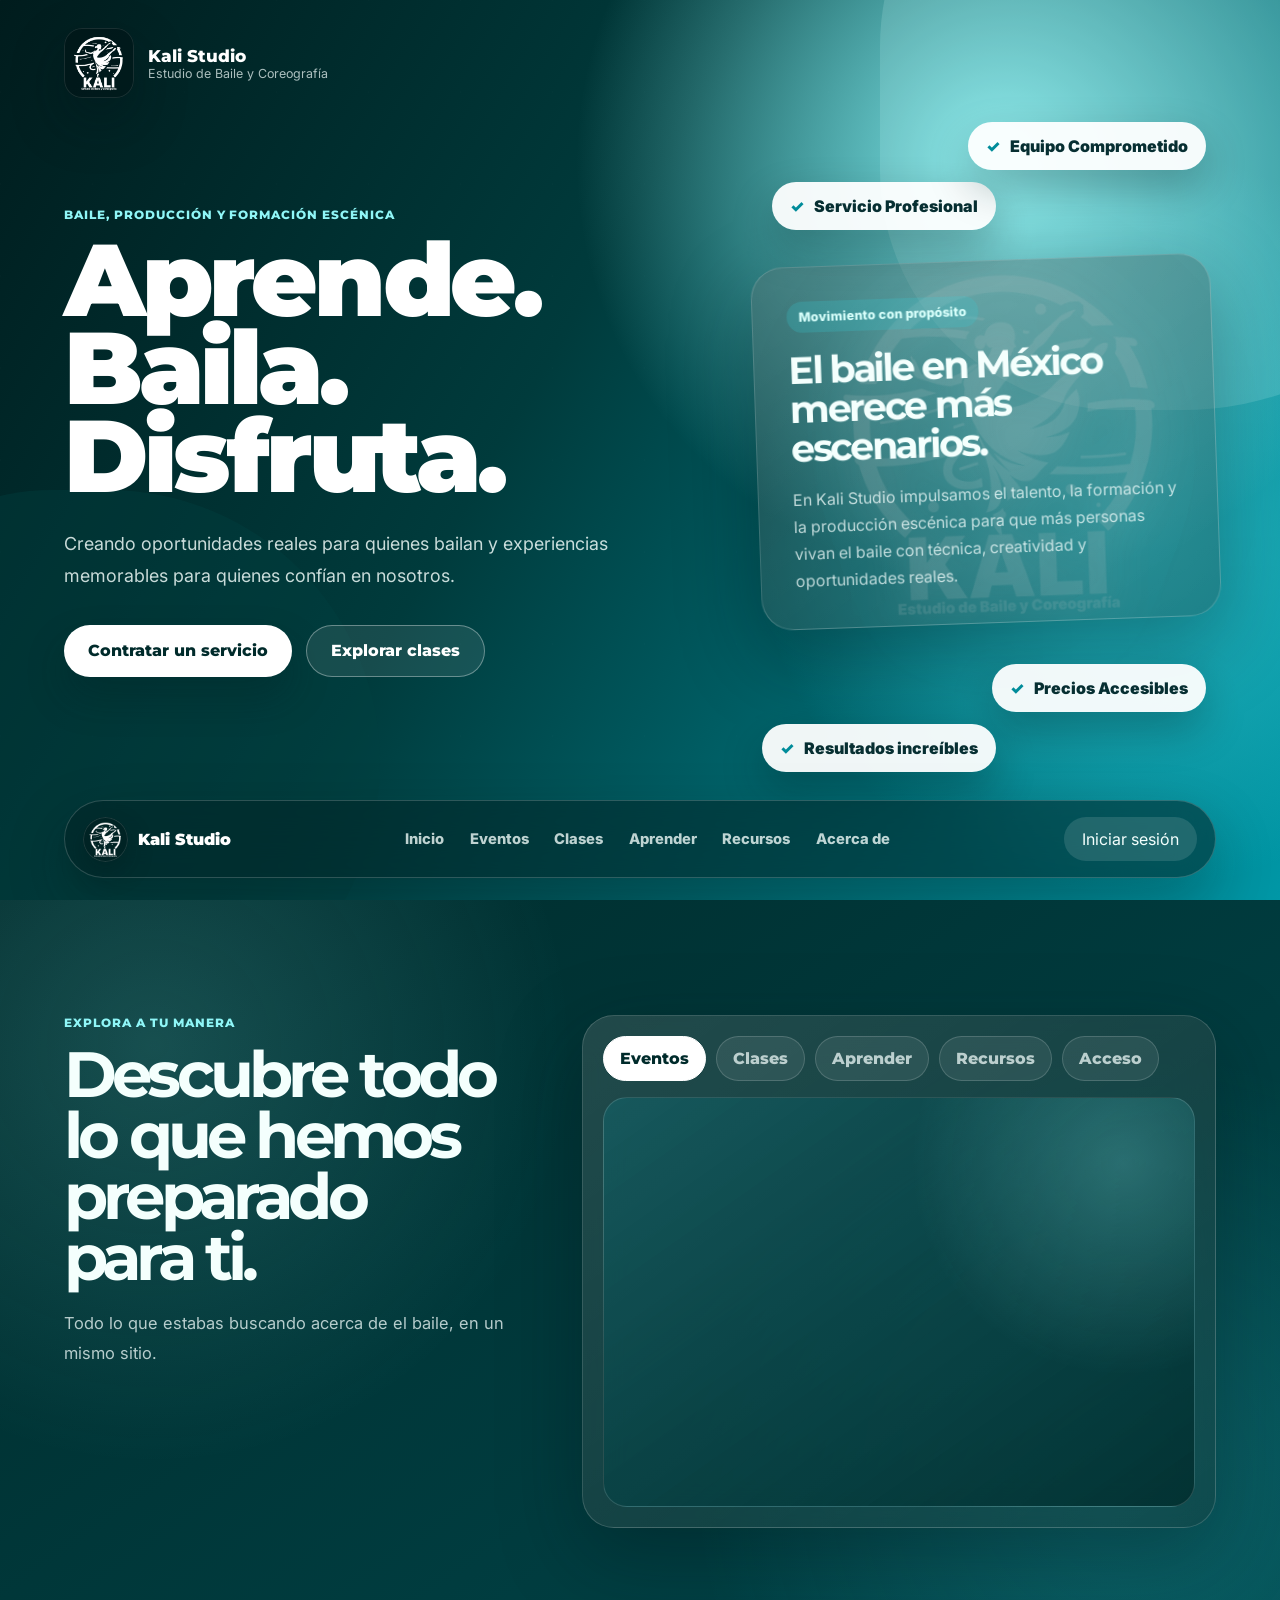
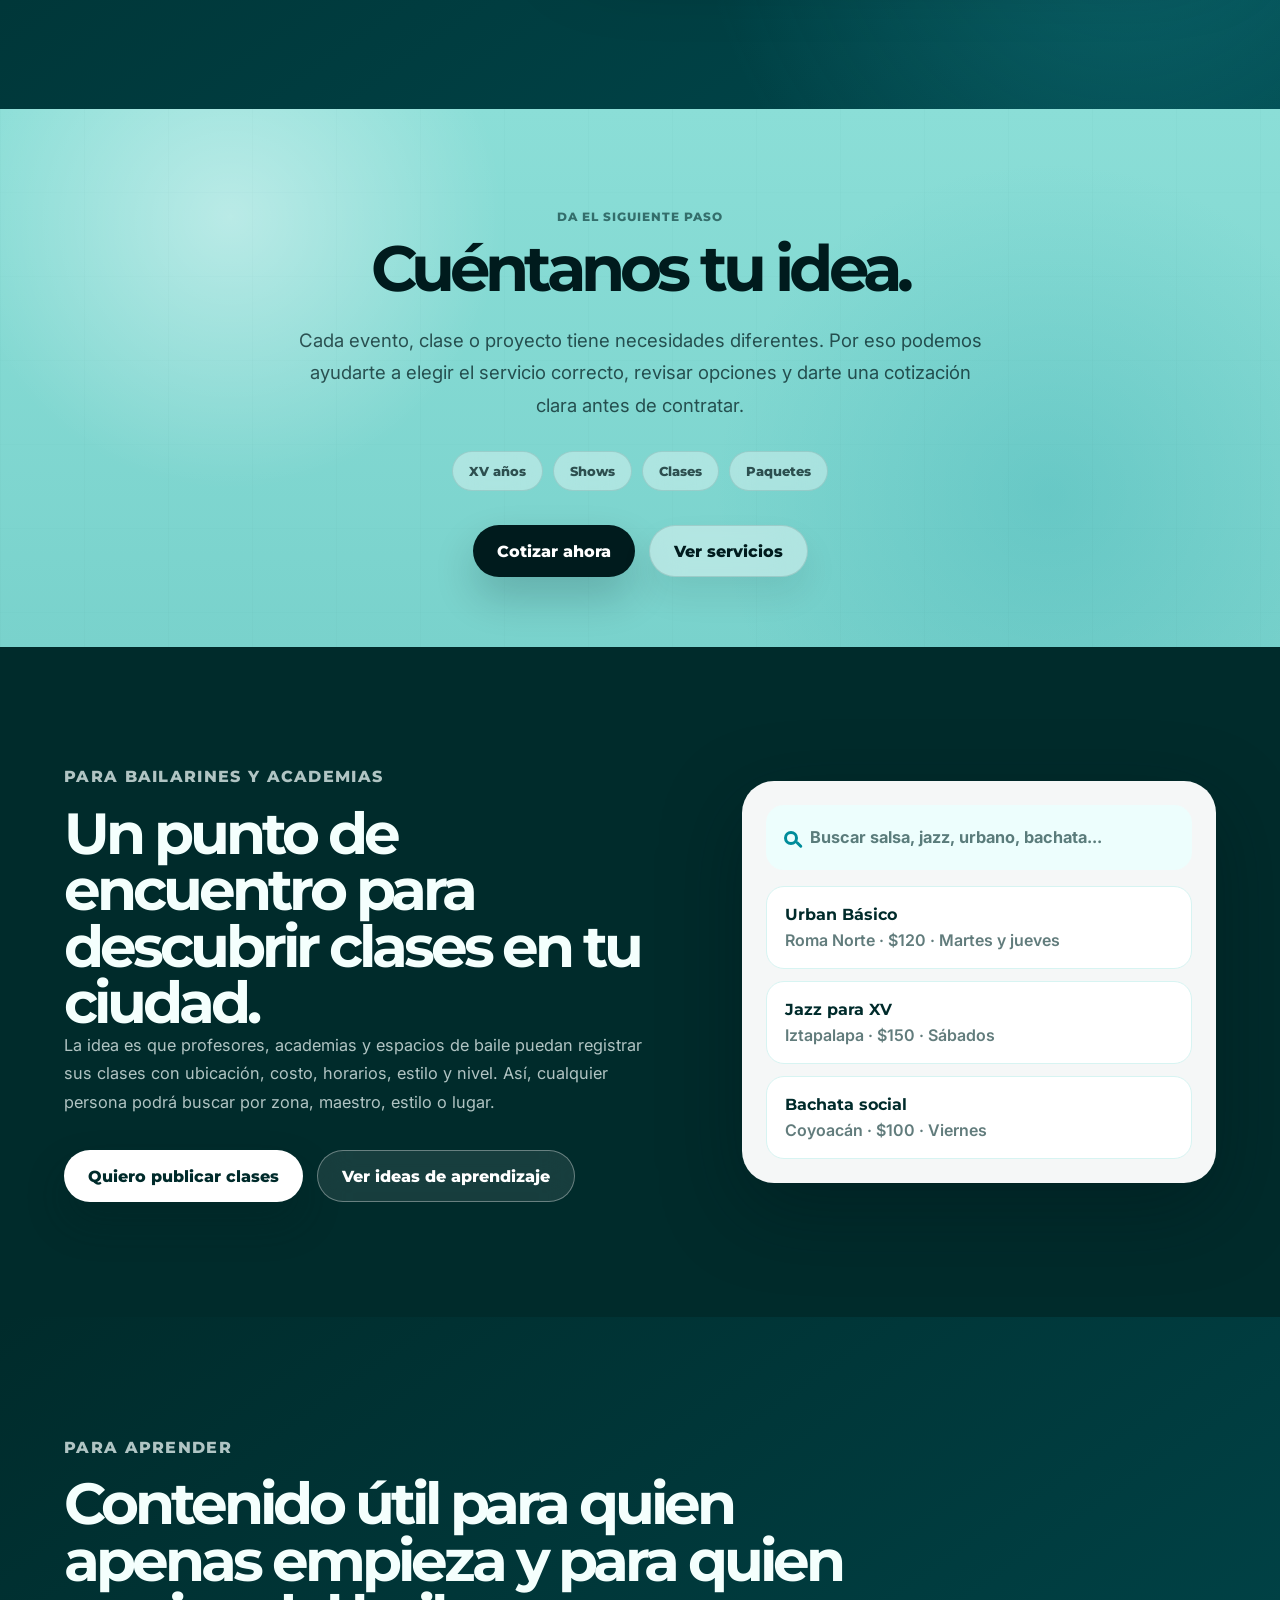
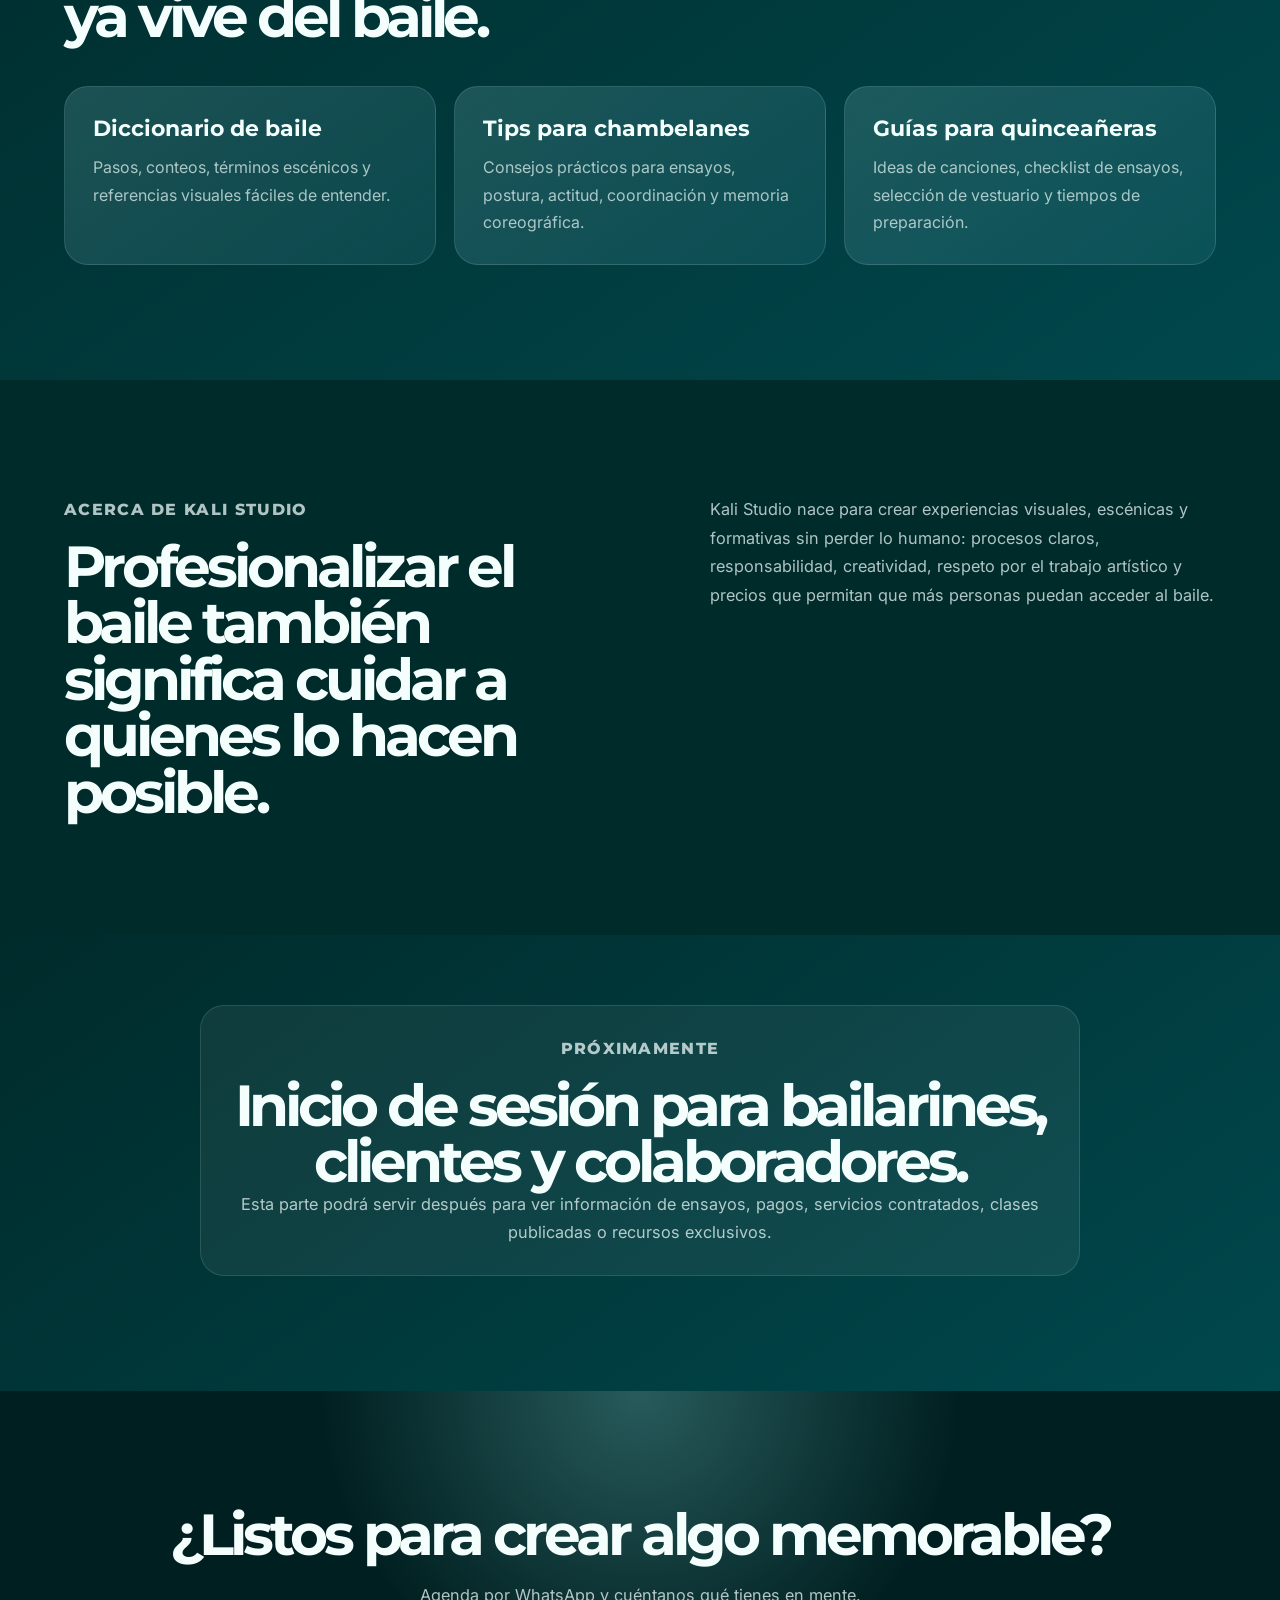
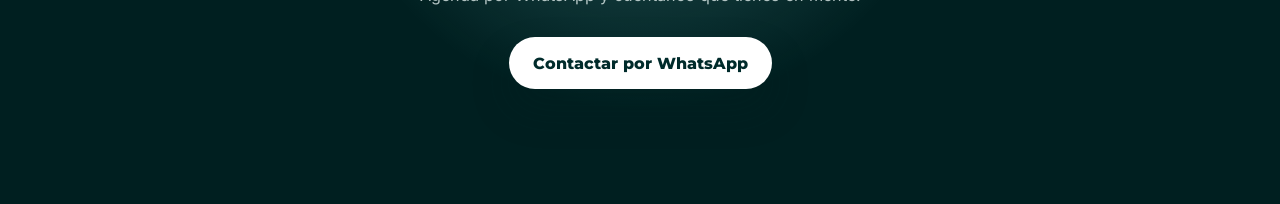
==== commit b3390447: "Section missing deleted" ====
--- a/index.html
+++ b/index.html
@@ -42,7 +42,7 @@
                     </p>
 
                     <div class="hero-actions">
-                        <a href="#servicios" class="btn btn-primary">Contratar un servicio</a>
+                        <a href="#precios" class="btn btn-primary">Contratar un servicio</a>
                         <a href="#clases" class="btn btn-secondary">Explorar clases</a>
                     </div>
                 </div>
@@ -88,10 +88,10 @@
 
             <div class="nav-links" id="navLinks">
                 <a href="#inicio">Inicio</a>
-                <a href="#eventos">Eventos</a>
+                <a href="#">Eventos</a>
                 <a href="#clases">Clases</a>
                 <a href="#aprender">Aprender</a>
-                <a href="#recursos">Recursos</a>
+                <a href="#">Recursos</a>
                 <a href="#acerca">Acerca de</a>
             </div>
 
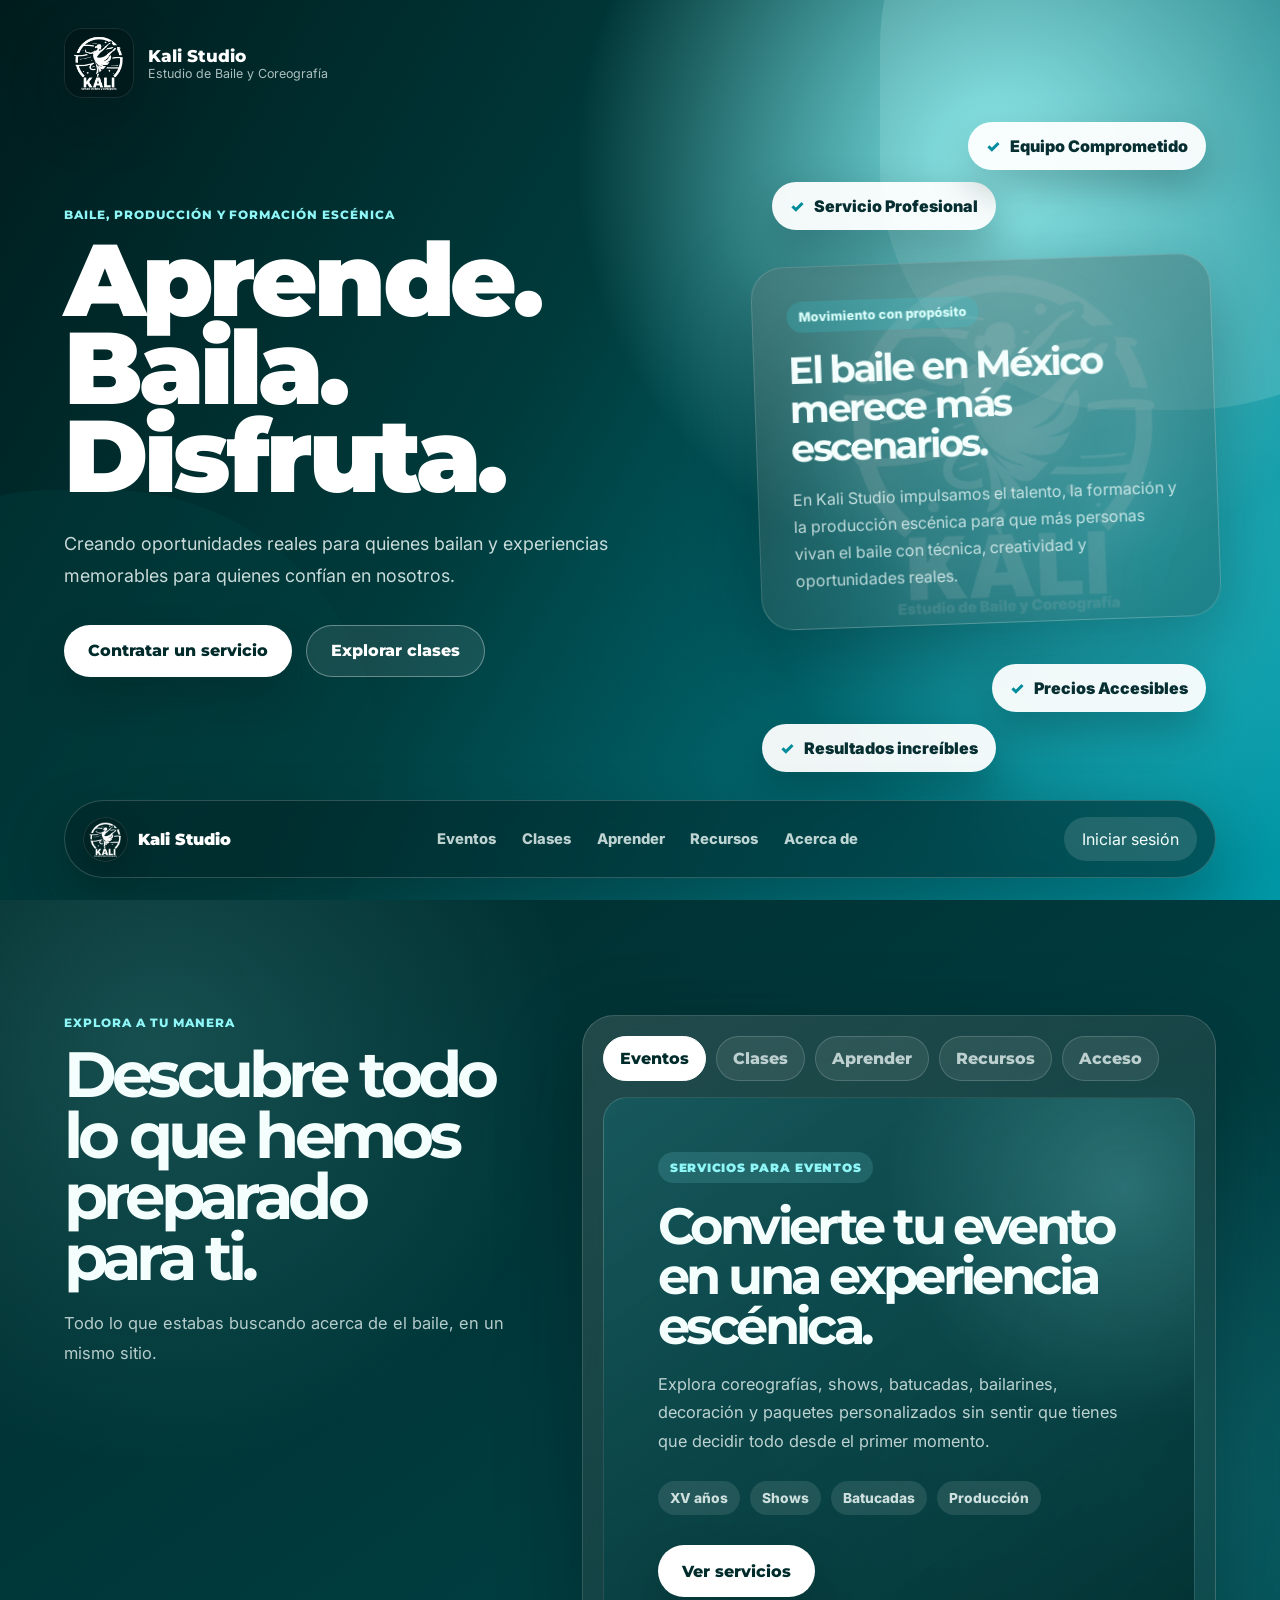
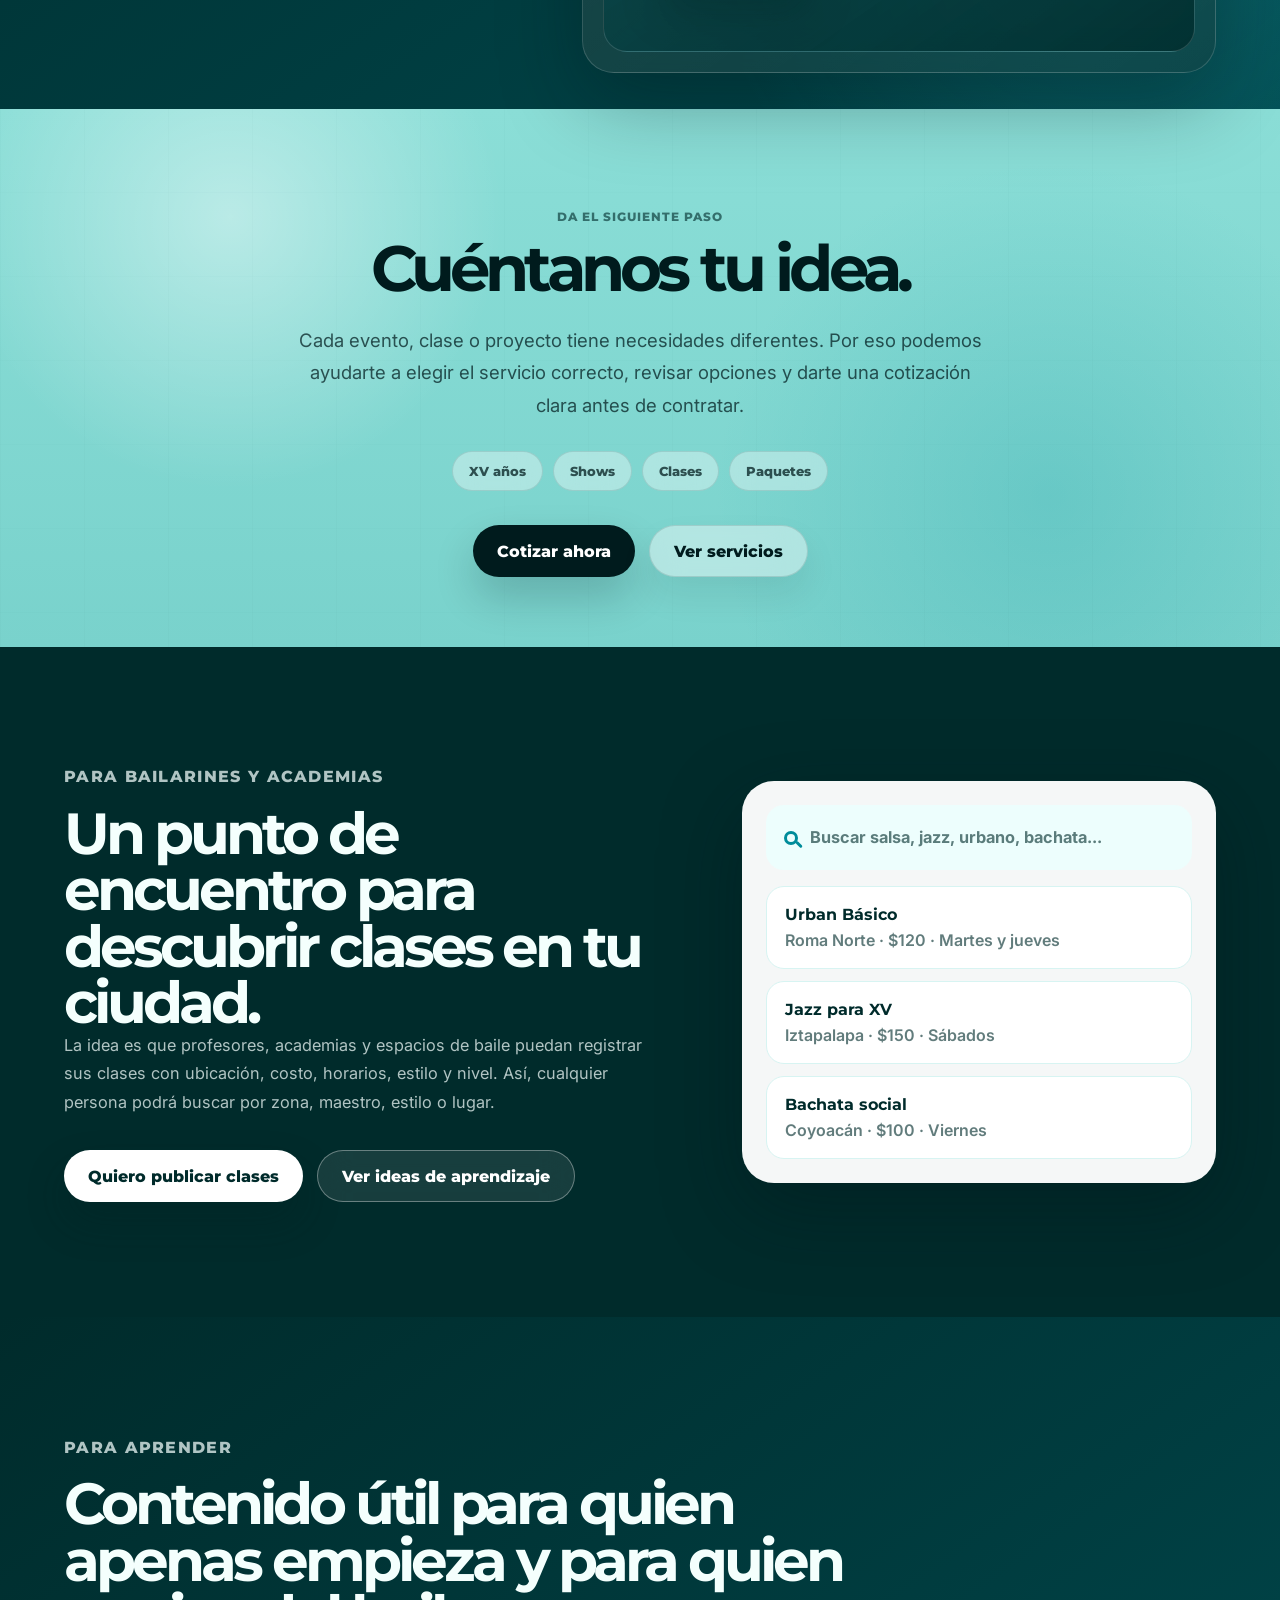
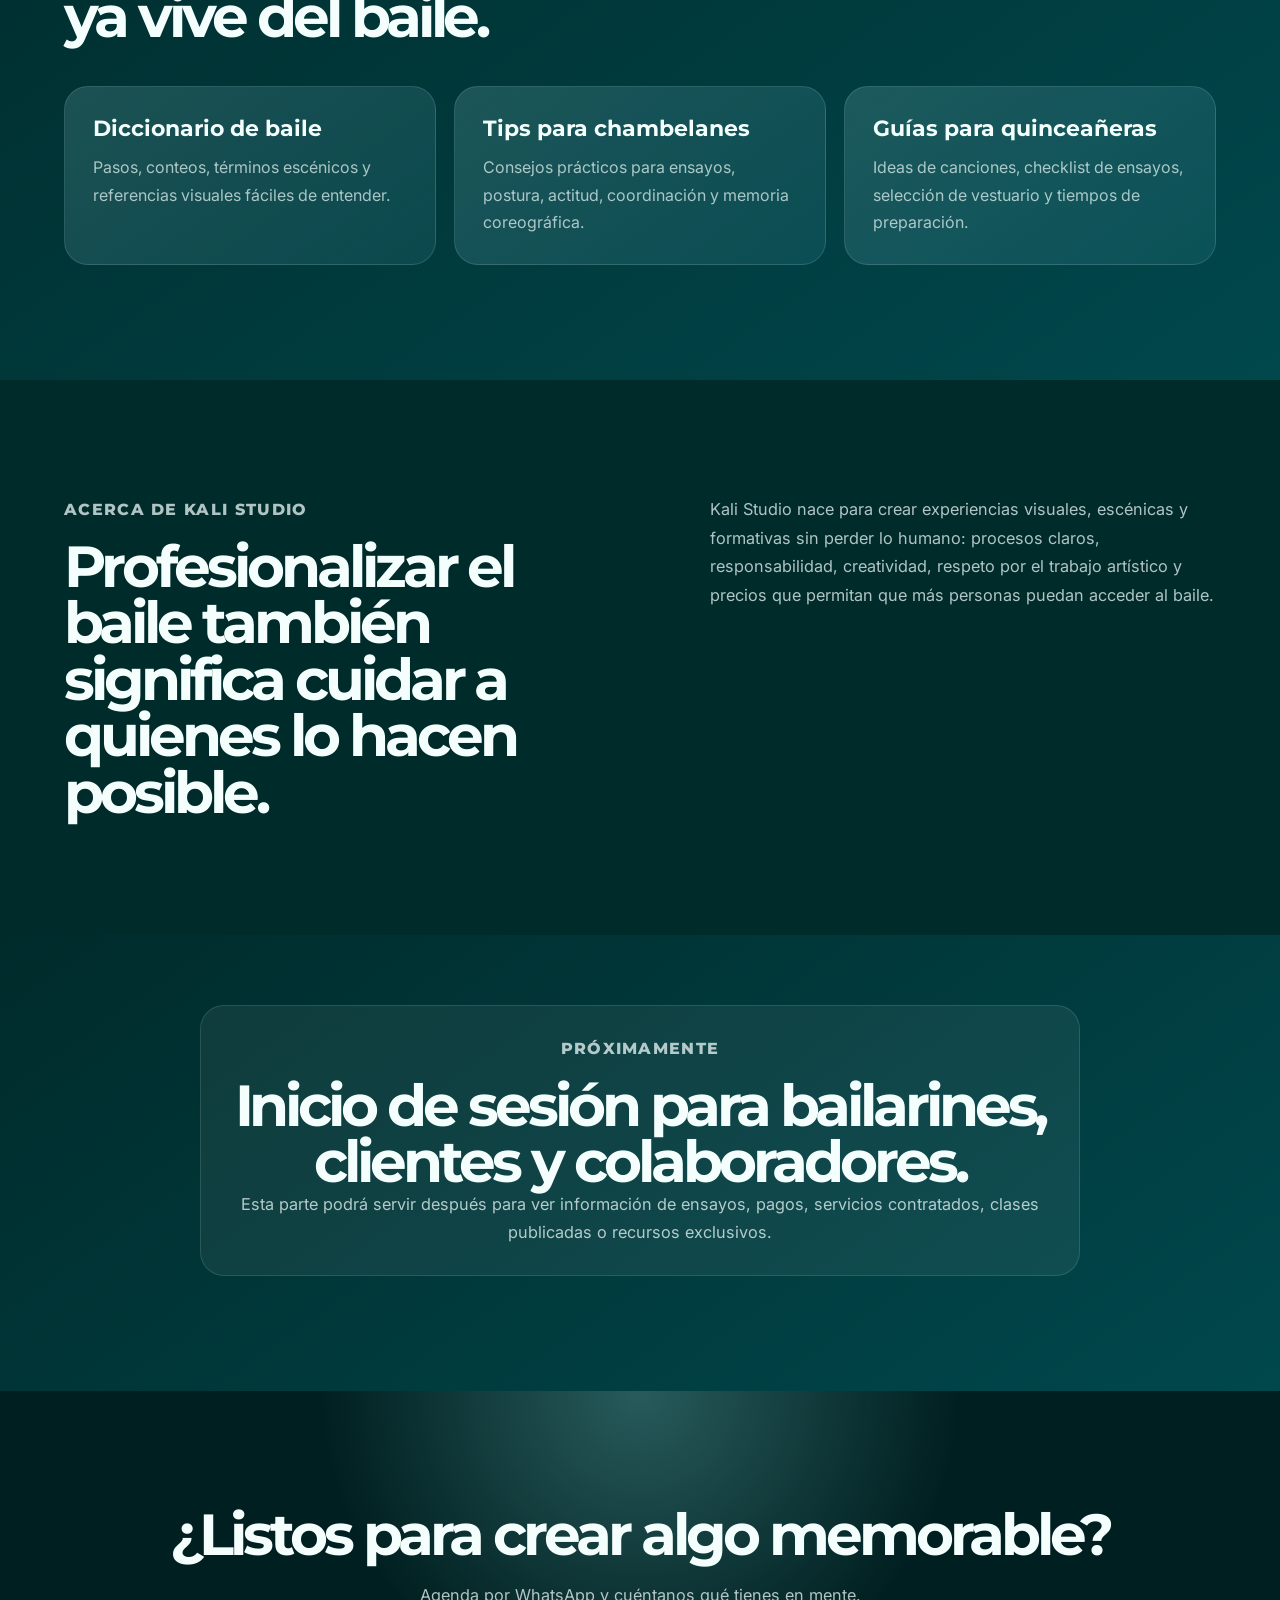
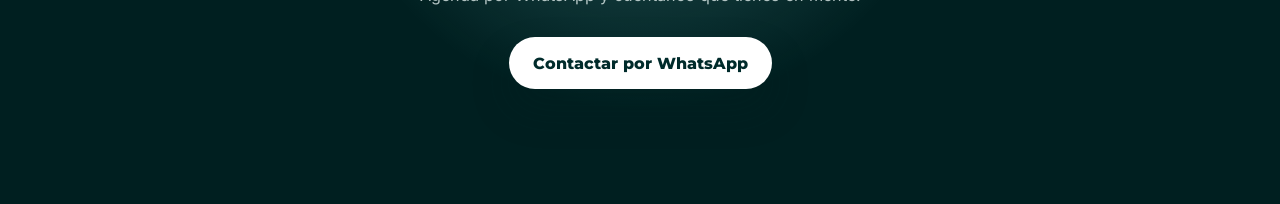
==== commit c70c5aa6: "git href fix" ====
--- a/index.html
+++ b/index.html
@@ -12,7 +12,7 @@
         href="https://fonts.googleapis.com/css2?family=Montserrat:wght@500;600;700;800;900&family=Inter:wght@400;500;600;700&display=swap"
         rel="stylesheet">
 
-    <link rel="stylesheet" href="/css/styles.css" />
+    <link rel="stylesheet" href="./css/styles.css" />
 </head>
 
 <body>
@@ -159,7 +159,7 @@
 
     <div class="pricing-bridge-actions">
       <a href="#contacto" class="btn btn-primary">Cotizar ahora</a>
-      <a href="#servicios" class="btn btn-secondary">Ver servicios</a>
+      <a href="#" class="btn btn-secondary">Ver servicios</a>
     </div>
   </div>
 </section>
@@ -268,7 +268,7 @@
         <span>WhatsApp</span>
     </a>
 
-    <script src="js/main.js"></script>
+    <script src="./js/main.js"></script>
 </body>
 
 </html>
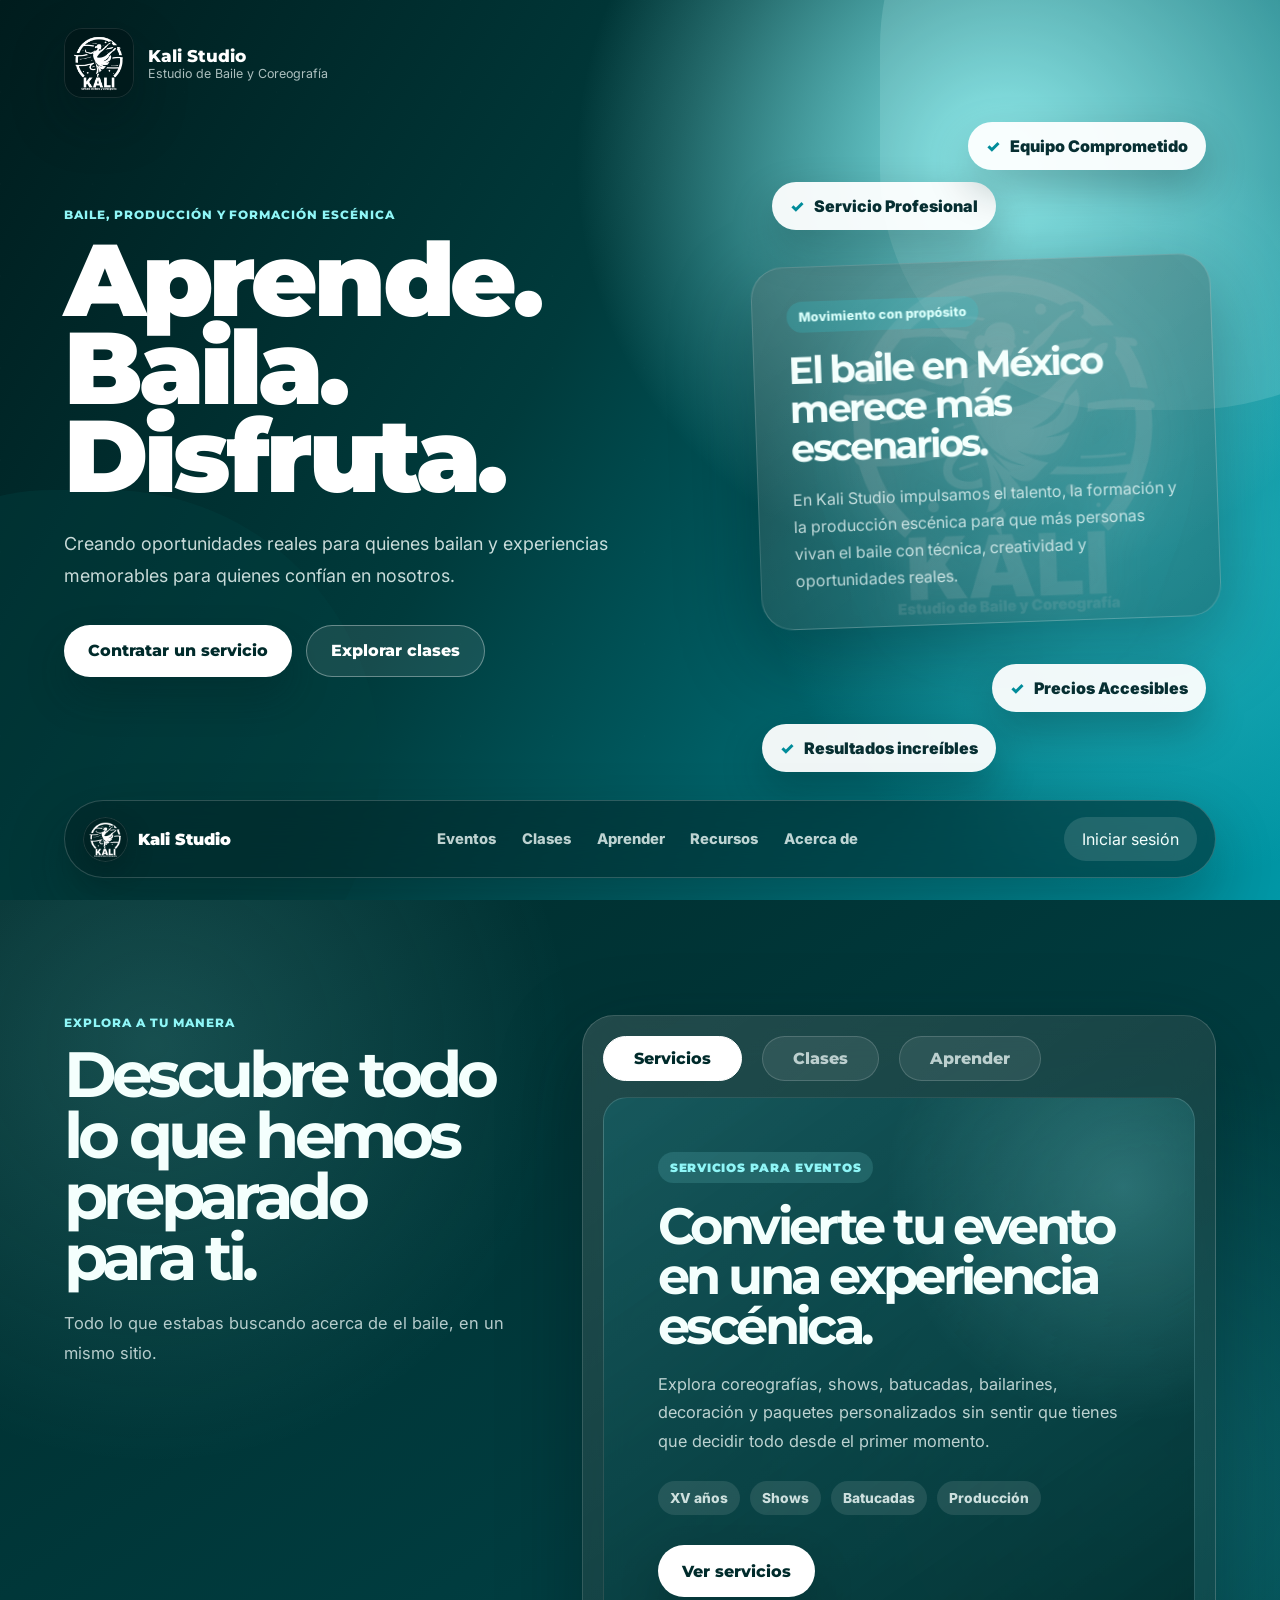
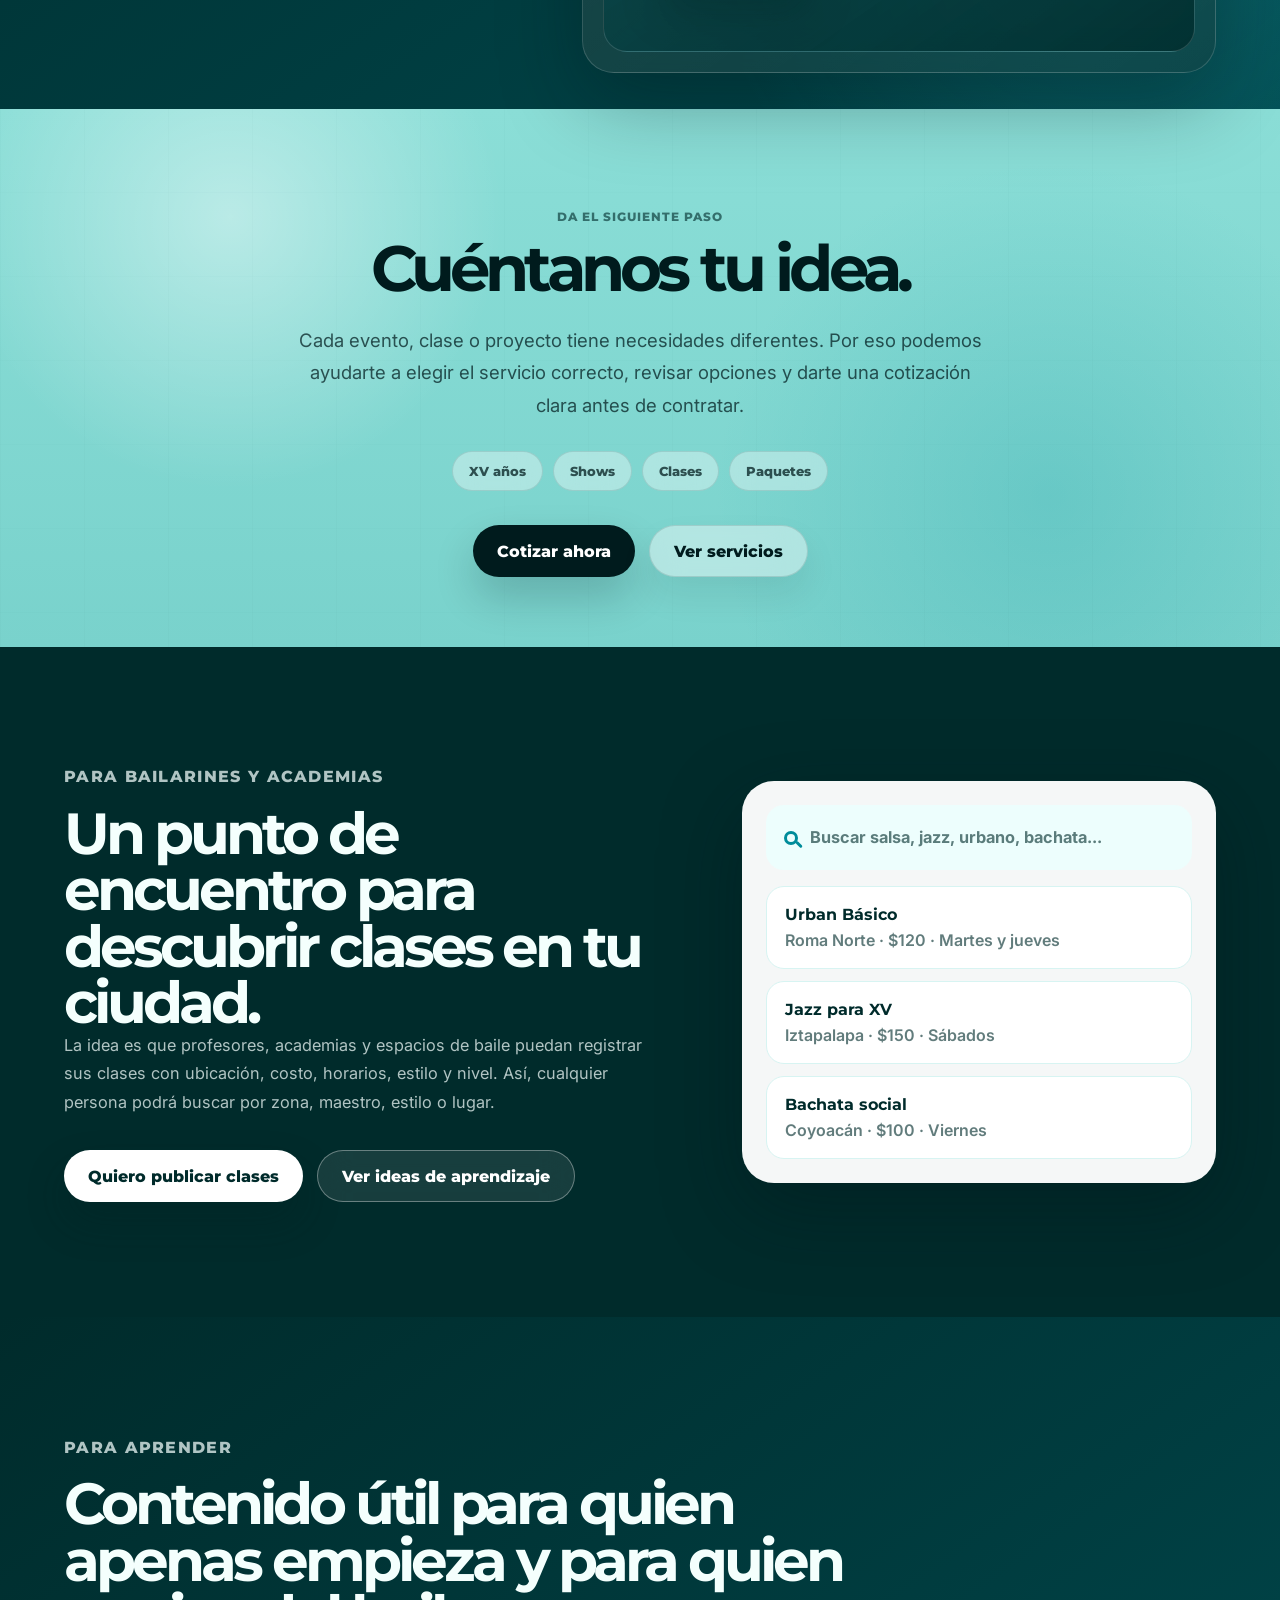
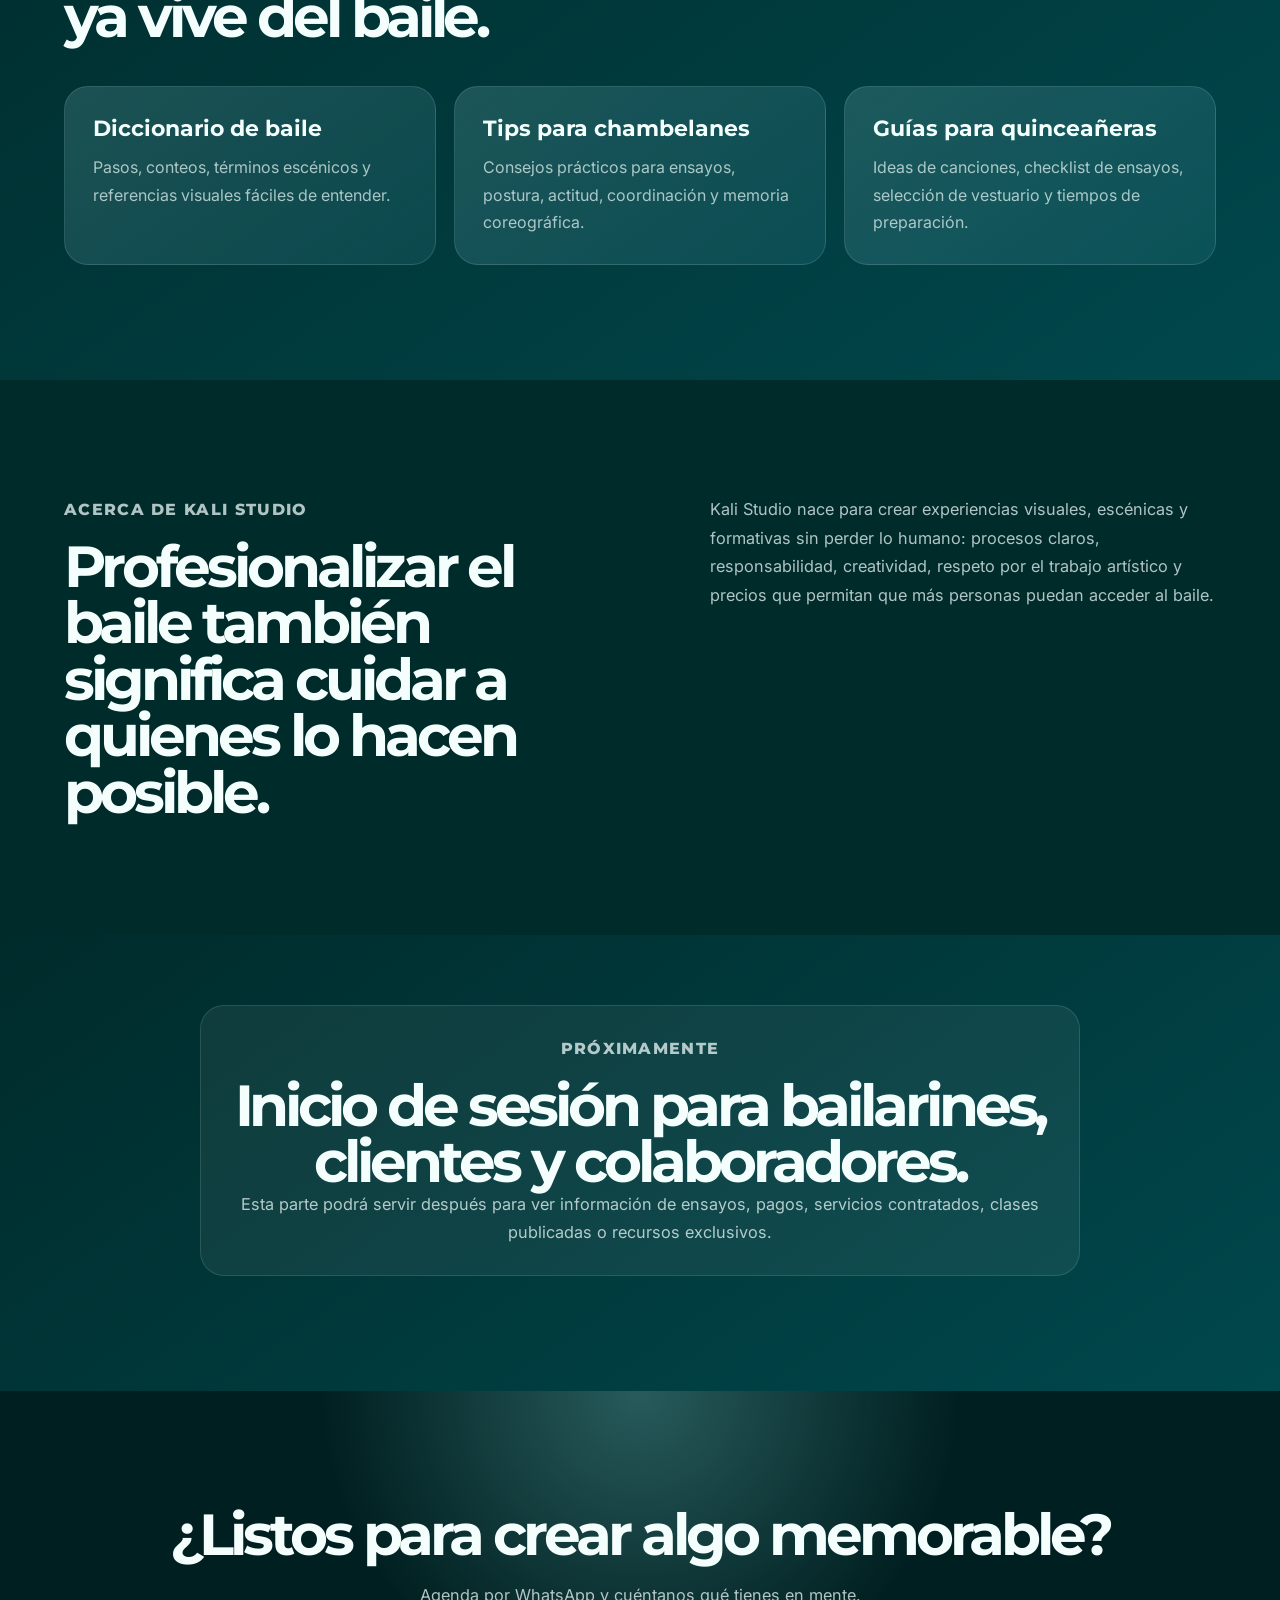
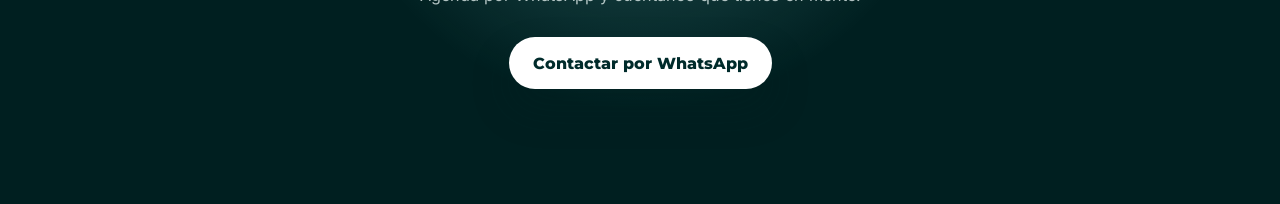
==== commit fe7481a8: "explore tabs elimination" ====
--- a/index.html
+++ b/index.html
@@ -121,19 +121,13 @@
     <div class="explore-board" data-explore-board>
       <div class="explore-tabs" role="tablist" aria-label="Opciones para explorar Kali Studio">
         <button class="explore-tab is-active" type="button" data-explore-tab="eventos" aria-selected="true">
-          Eventos
+          Servicios
         </button>
         <button class="explore-tab" type="button" data-explore-tab="clases" aria-selected="false">
           Clases
         </button>
         <button class="explore-tab" type="button" data-explore-tab="aprender" aria-selected="false">
           Aprender
-        </button>
-        <button class="explore-tab" type="button" data-explore-tab="recursos" aria-selected="false">
-          Recursos
-        </button>
-        <button class="explore-tab" type="button" data-explore-tab="acceso" aria-selected="false">
-          Acceso
         </button>
       </div>
 
--- a/css/styles.css
+++ b/css/styles.css
@@ -605,14 +605,14 @@
 .explore-tabs {
   display: flex;
   flex-wrap: wrap;
-  gap: 10px;
+  gap: 20px;
   margin-bottom: 16px;
 }
 
 .explore-tab {
   border: 1px solid rgba(255, 255, 255, 0.16);
   border-radius: 999px;
-  padding: 12px 16px;
+  padding: 12px 30px;
   background: rgba(255, 255, 255, 0.08);
   color: rgba(244, 255, 253, 0.72);
   font-family: "Montserrat", sans-serif;
@@ -853,148 +853,6 @@
 .learning-grid p {
   color: rgba(244, 255, 253, 0.68);
   line-height: 1.7;
-}
-
-.service-carousel {
-  display: grid;
-  grid-template-columns: 54px 1fr 54px;
-  align-items: center;
-  gap: 14px;
-}
-
-.service-track {
-  display: grid;
-  grid-template-columns: repeat(3, 1fr);
-  gap: 18px;
-  min-height: 340px;
-}
-
-.service-card {
-  position: relative;
-  overflow: hidden;
-  padding: 28px;
-  min-height: 340px;
-  border-radius: var(--radius-xl);
-  background:
-    radial-gradient(circle at 88% 16%, rgba(143, 246, 247, 0.2), transparent 32%),
-    linear-gradient(145deg, rgba(255, 255, 255, 0.13), rgba(255, 255, 255, 0.045));
-  border: 1px solid rgba(255, 255, 255, 0.16);
-  box-shadow: 0 26px 60px rgba(0, 20, 22, 0.24);
-  animation: cardSpinIn 0.65s ease both;
-}
-
-.service-card > * {
-  position: relative;
-  z-index: 1;
-}
-
-.service-card::before {
-  content: "";
-  position: absolute;
-  right: 18px;
-  bottom: 18px;
-  z-index: 0;
-  width: 150px;
-  aspect-ratio: 1;
-  background: var(--logo-image) center / contain no-repeat;
-  opacity: 0.045;
-  mix-blend-mode: screen;
-  pointer-events: none;
-}
-
-.service-card::after {
-  content: "";
-  position: absolute;
-  width: 180px;
-  height: 180px;
-  right: -70px;
-  bottom: -70px;
-  border-radius: 50%;
-  background: rgba(53, 208, 220, 0.16);
-}
-
-.service-icon {
-  width: 58px;
-  height: 58px;
-  display: grid;
-  place-items: center;
-  margin-bottom: 28px;
-  border-radius: 22px;
-  background: rgba(255, 255, 255, 0.94);
-  color: var(--deep);
-  font-size: 1.6rem;
-}
-
-.service-card h3 {
-  font-family: "Montserrat", sans-serif;
-  font-size: 1.58rem;
-  line-height: 1.08;
-  margin-bottom: 14px;
-}
-
-.service-card p {
-  color: rgba(244, 255, 253, 0.74);
-  line-height: 1.7;
-}
-
-.service-card strong {
-  display: inline-flex;
-  margin-top: 24px;
-  color: var(--aqua);
-}
-
-@keyframes cardSpinIn {
-  from {
-    opacity: 0;
-    transform: translateX(22px) scale(0.96) rotate(1deg);
-  }
-
-  to {
-    opacity: 1;
-    transform: translateX(0) scale(1) rotate(0);
-  }
-}
-
-.carousel-btn {
-  width: 54px;
-  height: 54px;
-  border: 0;
-  border-radius: 50%;
-  background: var(--white);
-  color: var(--deep);
-  font-size: 2rem;
-  cursor: pointer;
-  transition:
-    transform 0.2s ease,
-    opacity 0.2s ease;
-}
-
-.carousel-btn:hover {
-  transform: scale(1.08);
-}
-
-.carousel-dots {
-  display: flex;
-  justify-content: center;
-  gap: 10px;
-  margin-top: 28px;
-}
-
-.carousel-dots button {
-  width: 10px;
-  height: 10px;
-  border: 0;
-  border-radius: 999px;
-  background: rgba(255, 255, 255, 0.28);
-  cursor: pointer;
-  transition:
-    width 0.25s ease,
-    background 0.25s ease;
-}
-
-.carousel-dots button.active {
-  width: 36px;
-  background: var(--aqua);
 }
 
 .classes-content {
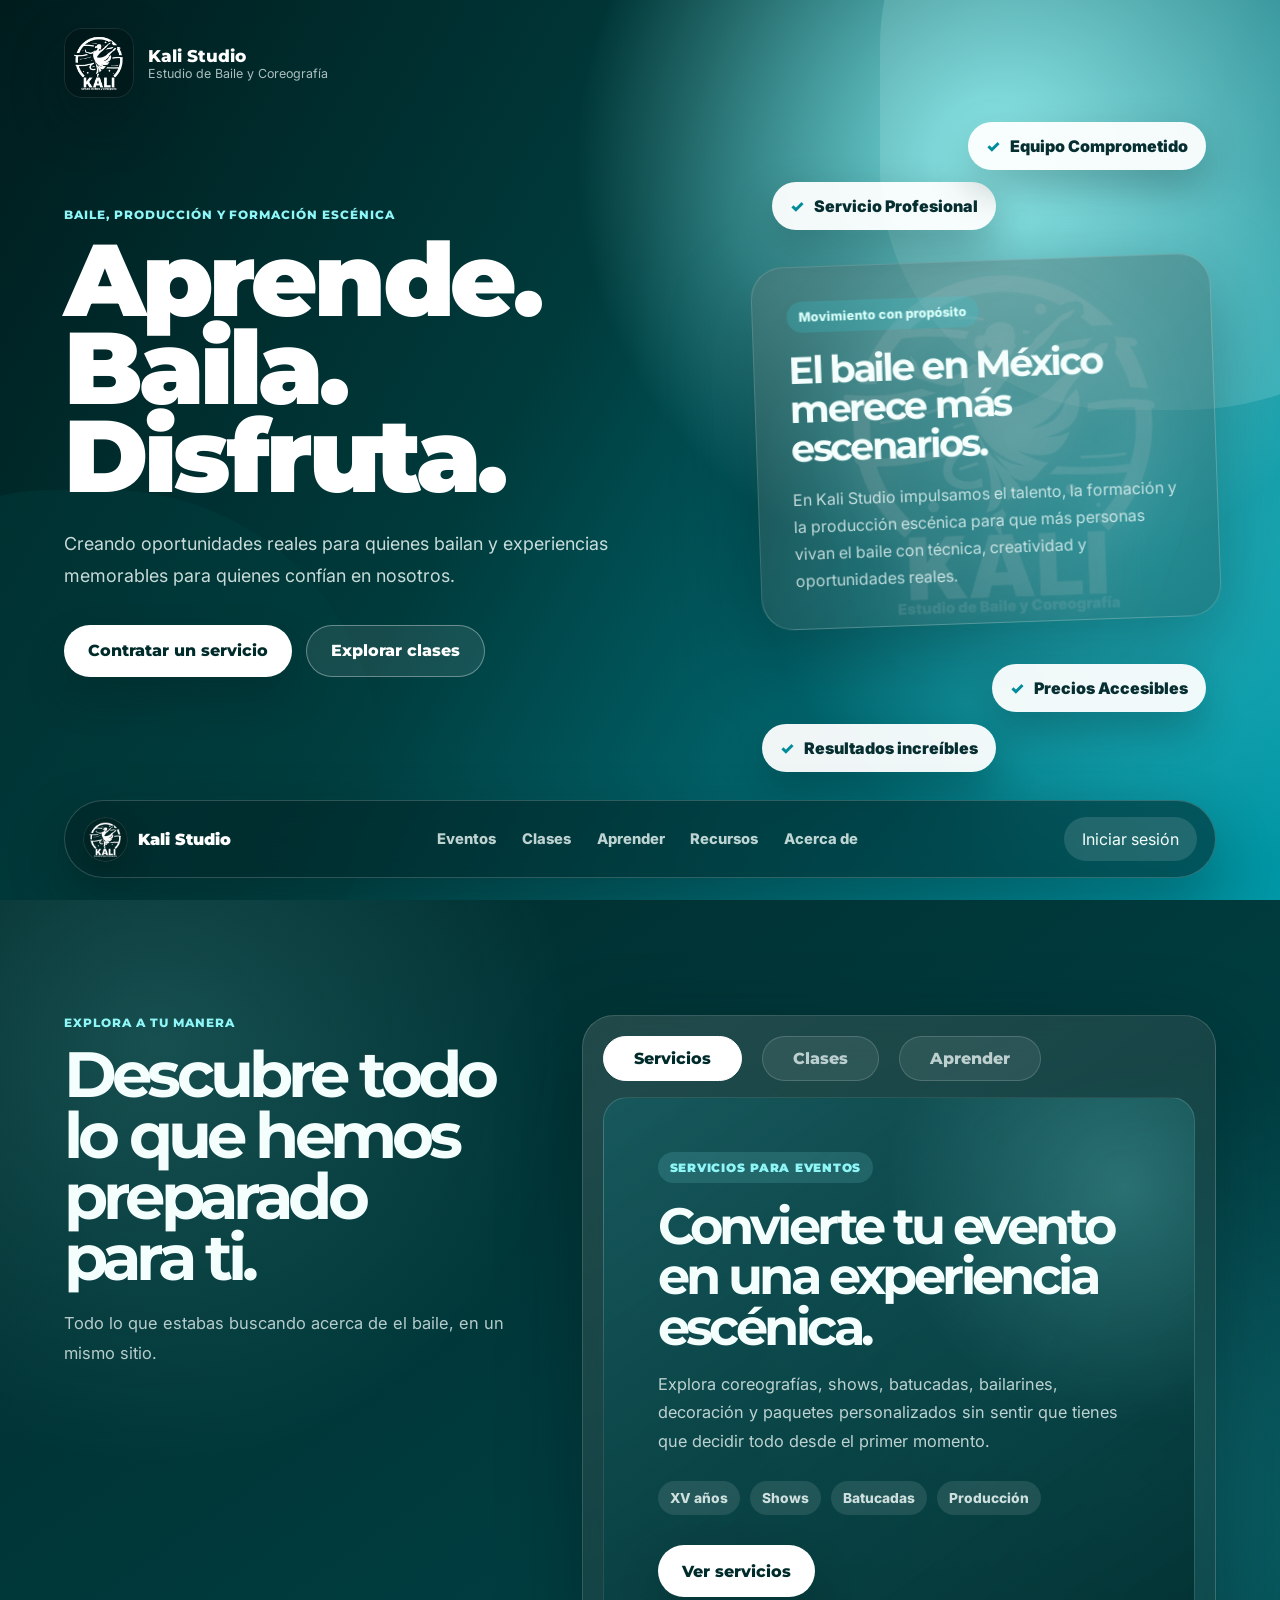
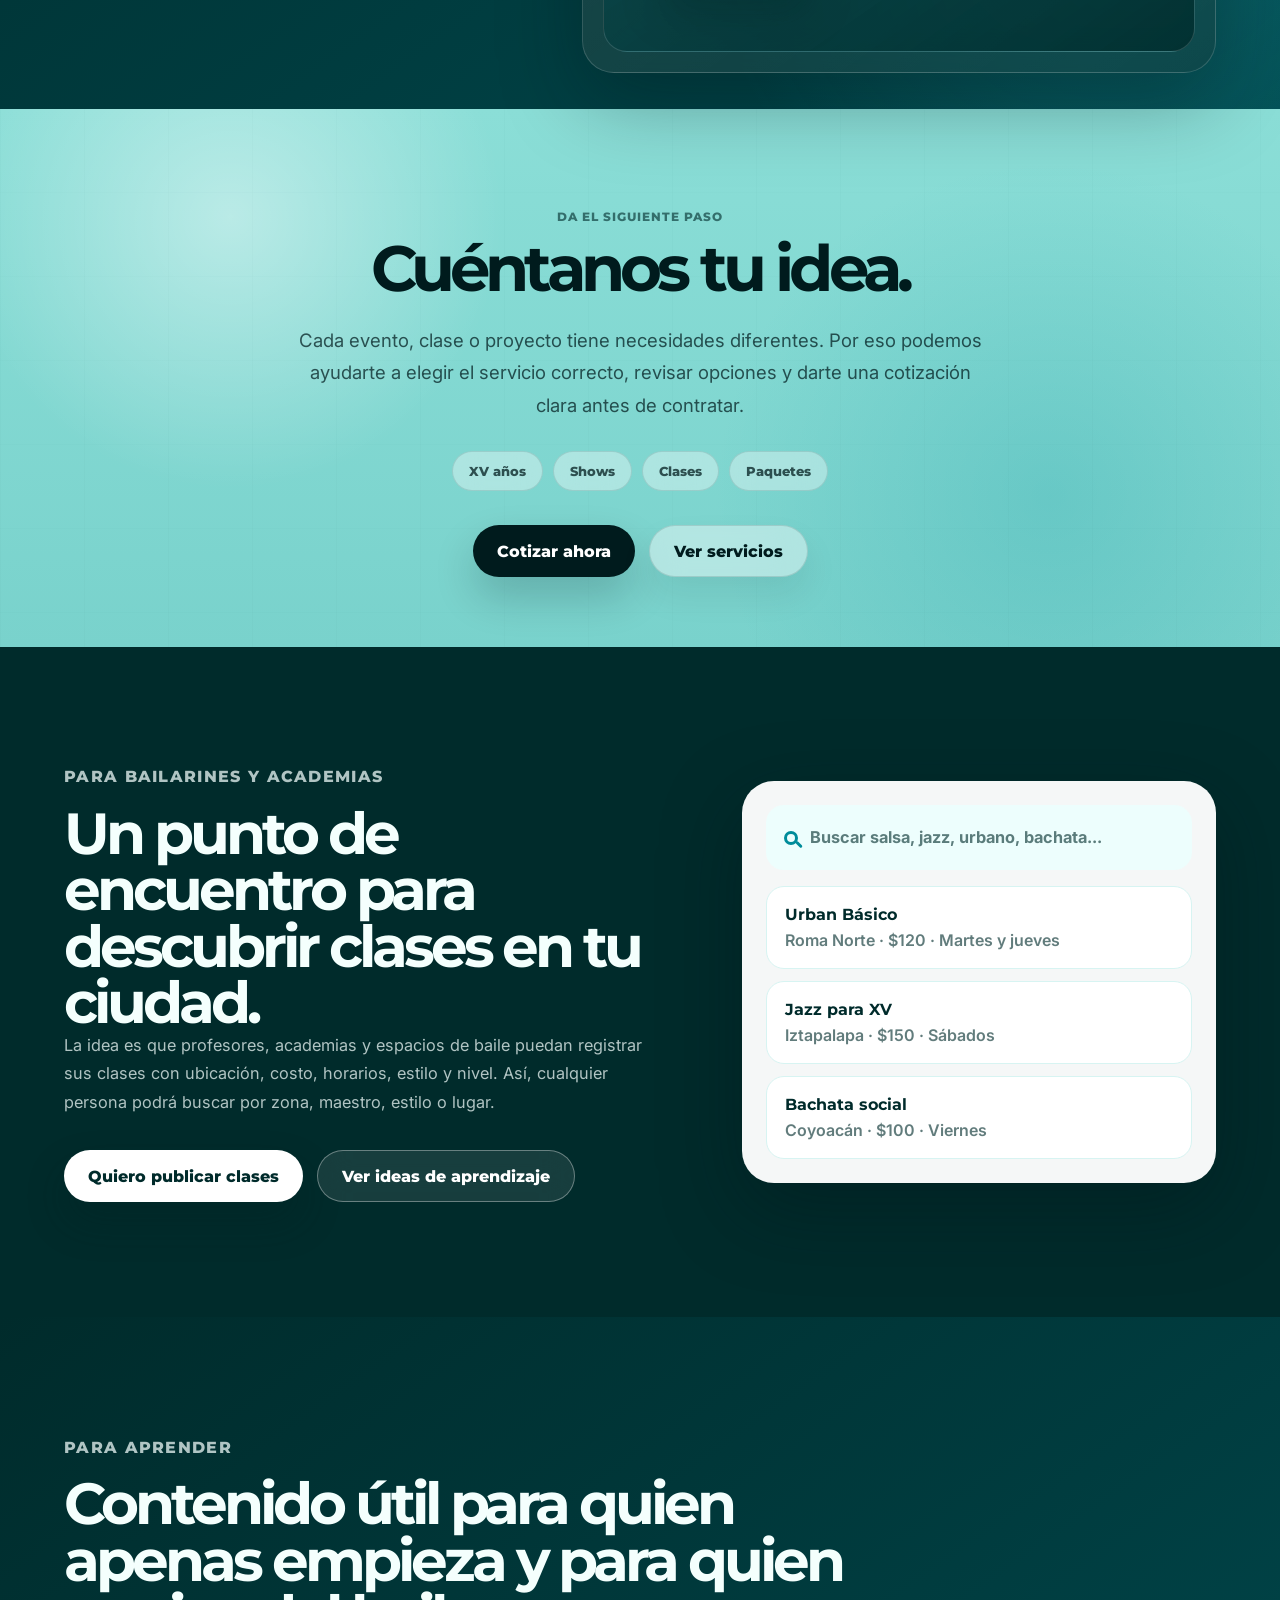
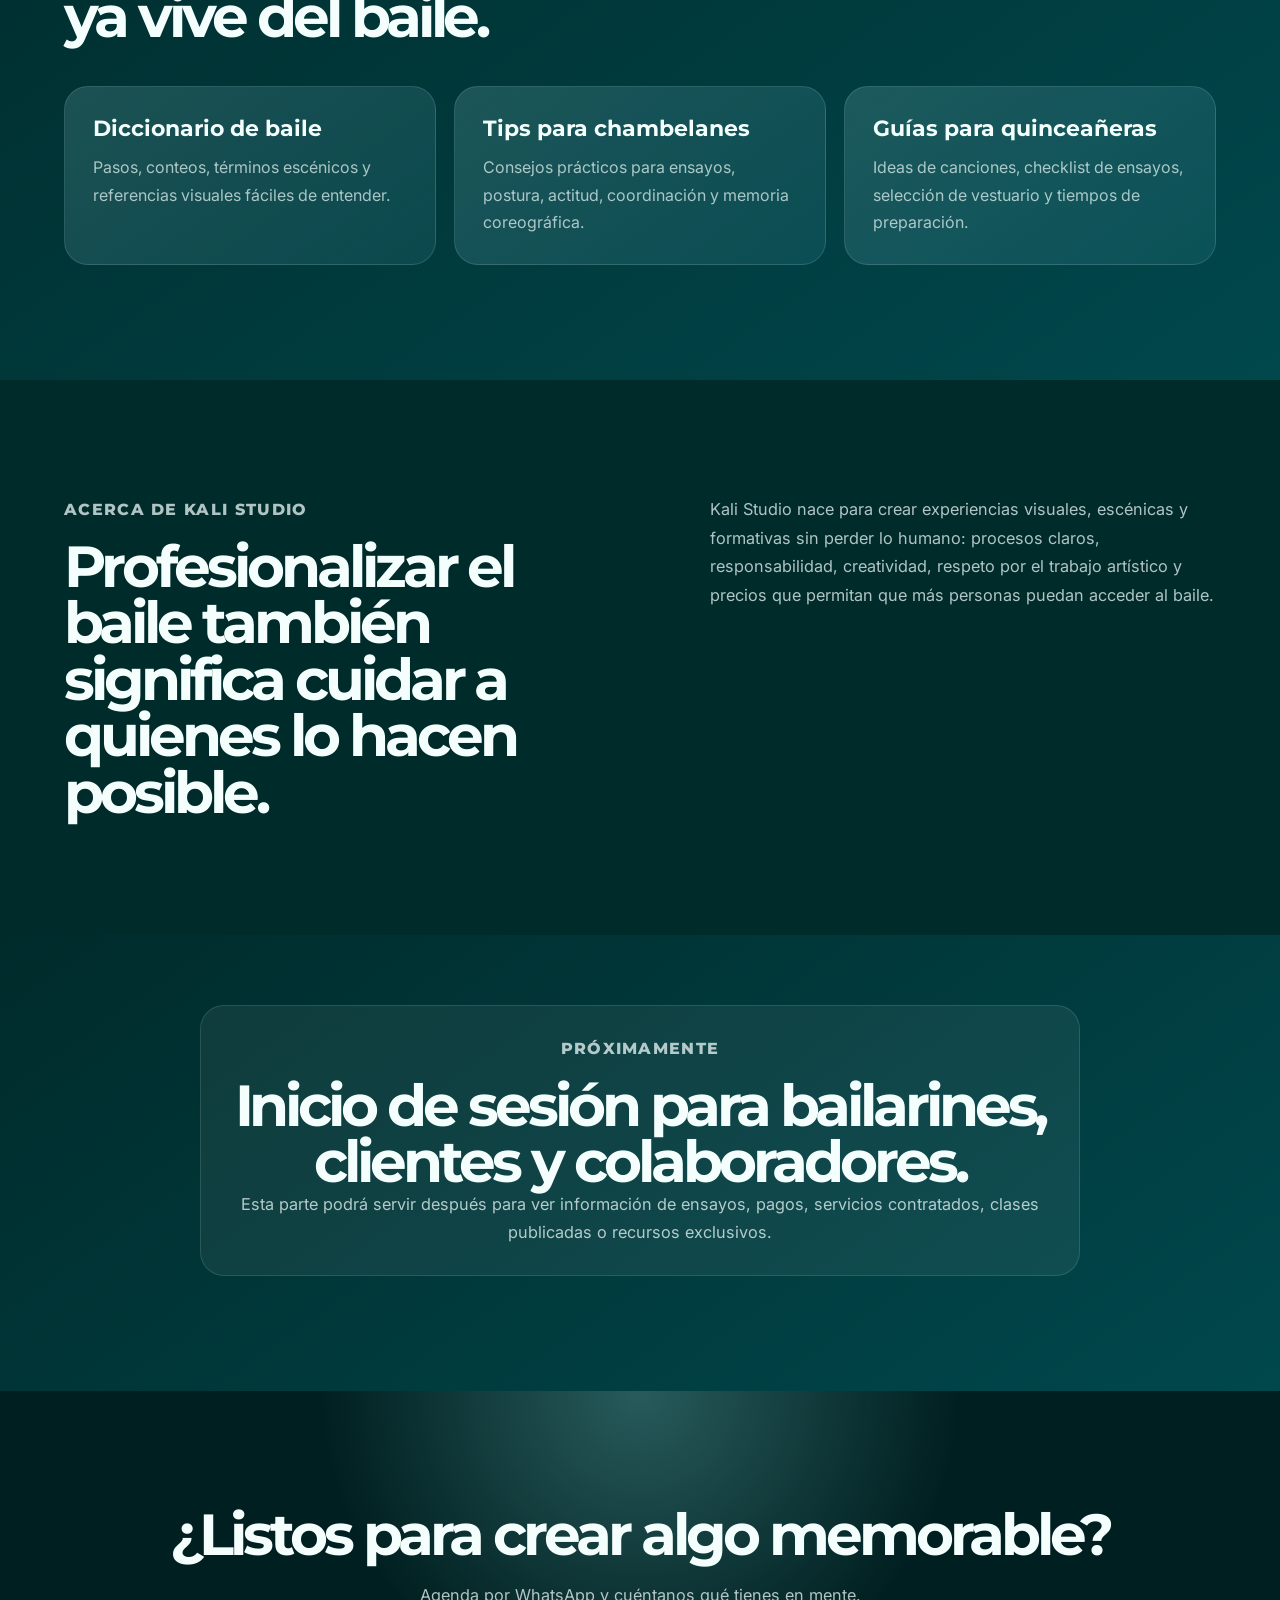
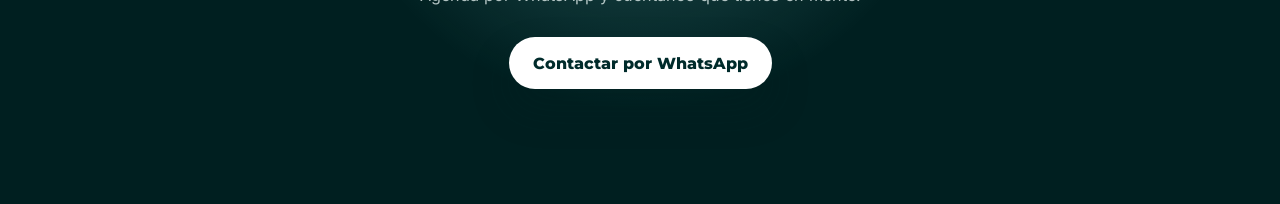
==== commit d070666f: "animations and optimization" ====
--- a/index.html
+++ b/index.html
@@ -262,7 +262,7 @@
         <span>WhatsApp</span>
     </a>
 
-    <script src="./js/main.js"></script>
+    <script src="./js/main.js" defer></script>
 </body>
 
 </html>
--- a/css/styles.css
+++ b/css/styles.css
@@ -1308,5 +1308,327 @@
 
   .whatsapp-float::before {
     margin-right: 0;
-  }
+  }/* ================================
+   Motion + performance layer
+   No cambia la estructura visual.
+================================ */
+
+/* Optimización ligera para imágenes */
+img {
+  height: auto;
+}
+
+/* Evita pintar secciones completas hasta que estén cerca del viewport */
+.classes-section,
+.learning-section,
+.about-section,
+.login-section,
+.contact-section {
+  content-visibility: auto;
+  contain-intrinsic-size: 760px;
+}
+
+/* Entrada suave inicial */
+body.is-ready .brand-mark {
+  animation: softDrop 0.65s cubic-bezier(0.2, 0.8, 0.2, 1) both;
+}
+
+body.is-ready .hero-copy .eyebrow {
+  animation: softReveal 0.65s 0.08s cubic-bezier(0.2, 0.8, 0.2, 1) both;
+}
+
+body.is-ready .hero h1 {
+  animation: heroTitleIn 0.9s 0.16s cubic-bezier(0.2, 0.8, 0.2, 1) both;
+}
+
+body.is-ready .hero-description {
+  animation: softReveal 0.7s 0.28s cubic-bezier(0.2, 0.8, 0.2, 1) both;
+}
+
+body.is-ready .hero-actions {
+  animation: softReveal 0.7s 0.38s cubic-bezier(0.2, 0.8, 0.2, 1) both;
+}
+
+body.is-ready .hero-panel {
+  animation: cardArrival 0.9s 0.28s cubic-bezier(0.2, 0.8, 0.2, 1) both;
+}
+
+/* Movimiento sutil de fondos del hero */
+.hero-shape-one {
+  animation: organicFloatOne 16s ease-in-out infinite;
+}
+
+.hero-shape-two {
+  animation: organicFloatTwo 18s ease-in-out infinite;
+}
+
+.hero-noise {
+  animation: noiseDrift 18s linear infinite;
+}
+
+.hero-logo-watermark {
+  animation: watermarkBreath 7s ease-in-out infinite;
+}
+
+/* Microinteracciones sin alterar diseño */
+.btn,
+.explore-tab,
+.nav-links a,
+.login-link,
+.class-result,
+.learning-grid article {
+  will-change: transform;
+}
+
+.btn {
+  position: relative;
+  overflow: hidden;
+}
+
+.btn::after {
+  content: "";
+  position: absolute;
+  inset: 0;
+  pointer-events: none;
+  background: linear-gradient(
+    120deg,
+    transparent 0%,
+    transparent 34%,
+    rgba(255, 255, 255, 0.28) 50%,
+    transparent 66%,
+    transparent 100%
+  );
+  transform: translateX(-130%);
+  transition: transform 0.65s ease;
+}
+
+.btn:hover::after {
+  transform: translateX(130%);
+}
+
+.explore-tab {
+  transition:
+    transform 0.25s ease,
+    background 0.25s ease,
+    color 0.25s ease,
+    border-color 0.25s ease;
+}
+
+.explore-tab:hover {
+  transform: translateY(-2px);
+}
+
+.nav-links a,
+.login-link {
+  transition:
+    color 0.25s ease,
+    background 0.25s ease,
+    transform 0.25s ease;
+}
+
+.nav-links a:hover,
+.login-link:hover {
+  transform: translateY(-1px);
+}
+
+/* Animación al cambiar tabs de la sección interactiva */
+.explore-panel.is-switching {
+  animation: panelSwitchIn 0.42s cubic-bezier(0.2, 0.8, 0.2, 1) both;
+}
+
+.explore-tags span {
+  transition:
+    transform 0.25s ease,
+    background 0.25s ease;
+}
+
+.explore-tags span:hover {
+  transform: translateY(-2px);
+}
+
+/* Aparición progresiva por scroll */
+.reveal-ready {
+  opacity: 0;
+  transform: translateY(28px);
+  transition:
+    opacity 0.72s ease,
+    transform 0.72s cubic-bezier(0.2, 0.8, 0.2, 1);
+  transition-delay: var(--reveal-delay, 0ms);
+}
+
+.reveal-ready.is-visible {
+  opacity: 1;
+  transform: translateY(0);
+}
+
+/* Da vida a resultados y cards sin cambiar layout */
+.search-preview,
+.learning-grid article,
+.login-box,
+.main-card {
+  transition:
+    transform 0.25s ease,
+    box-shadow 0.25s ease,
+    border-color 0.25s ease;
+}
+
+.class-result {
+  transition:
+    transform 0.25s ease,
+    background 0.25s ease,
+    box-shadow 0.25s ease;
+}
+
+.class-result:hover {
+  transform: translateX(6px);
+}
+
+.search-bar span {
+  animation: searchPulse 1.8s ease-in-out infinite;
+}
+
+/* Mejora accesibilidad visual al navegar con teclado */
+a:focus-visible,
+button:focus-visible {
+  outline: 3px solid rgba(255, 255, 255, 0.78);
+  outline-offset: 4px;
+}
+
+/* Keyframes */
+@keyframes softDrop {
+  from {
+    opacity: 0;
+    transform: translateY(-16px);
+  }
+
+  to {
+    opacity: 1;
+    transform: translateY(0);
+  }
+}
+
+@keyframes softReveal {
+  from {
+    opacity: 0;
+    transform: translateY(24px);
+  }
+
+  to {
+    opacity: 1;
+    transform: translateY(0);
+  }
+}
+
+@keyframes heroTitleIn {
+  from {
+    opacity: 0;
+    transform: translateY(28px) scale(0.98);
+    filter: blur(8px);
+  }
+
+  to {
+    opacity: 1;
+    transform: translateY(0) scale(1);
+    filter: blur(0);
+  }
+}
+
+@keyframes cardArrival {
+  from {
+    opacity: 0;
+    transform: translateY(26px) scale(0.97);
+  }
+
+  to {
+    opacity: 1;
+    transform: translateY(0) scale(1);
+  }
+}
+
+@keyframes organicFloatOne {
+  0%,
+  100% {
+    transform: translate3d(0, 0, 0) rotate(0deg);
+  }
+
+  50% {
+    transform: translate3d(18px, -18px, 0) rotate(5deg);
+  }
+}
+
+@keyframes organicFloatTwo {
+  0%,
+  100% {
+    transform: translate3d(0, 0, 0) rotate(0deg);
+  }
+
+  50% {
+    transform: translate3d(-20px, 16px, 0) rotate(-4deg);
+  }
+}
+
+@keyframes noiseDrift {
+  from {
+    background-position: 0 0;
+  }
+
+  to {
+    background-position: 92px 92px;
+  }
+}
+
+@keyframes watermarkBreath {
+  0%,
+  100% {
+    opacity: 0.16;
+    transform: translateY(-50%) rotate(-2deg) scale(1);
+  }
+
+  50% {
+    opacity: 0.23;
+    transform: translateY(-50%) rotate(1deg) scale(1.025);
+  }
+}
+
+@keyframes panelSwitchIn {
+  from {
+    opacity: 0;
+    transform: translateY(12px) scale(0.985);
+  }
+
+  to {
+    opacity: 1;
+    transform: translateY(0) scale(1);
+  }
+}
+
+@keyframes searchPulse {
+  0%,
+  100% {
+    opacity: 0.65;
+    transform: scale(1);
+  }
+
+  50% {
+    opacity: 1;
+    transform: scale(1.18);
+  }
+}
+
+/* Respeta usuarios que prefieren menos movimiento */
+@media (prefers-reduced-motion: reduce) {
+  *,
+  *::before,
+  *::after {
+    scroll-behavior: auto !important;
+    animation-duration: 0.01ms !important;
+    animation-iteration-count: 1 !important;
+    transition-duration: 0.01ms !important;
+  }
+
+  .reveal-ready {
+    opacity: 1;
+    transform: none;
+  }
+}
 }
